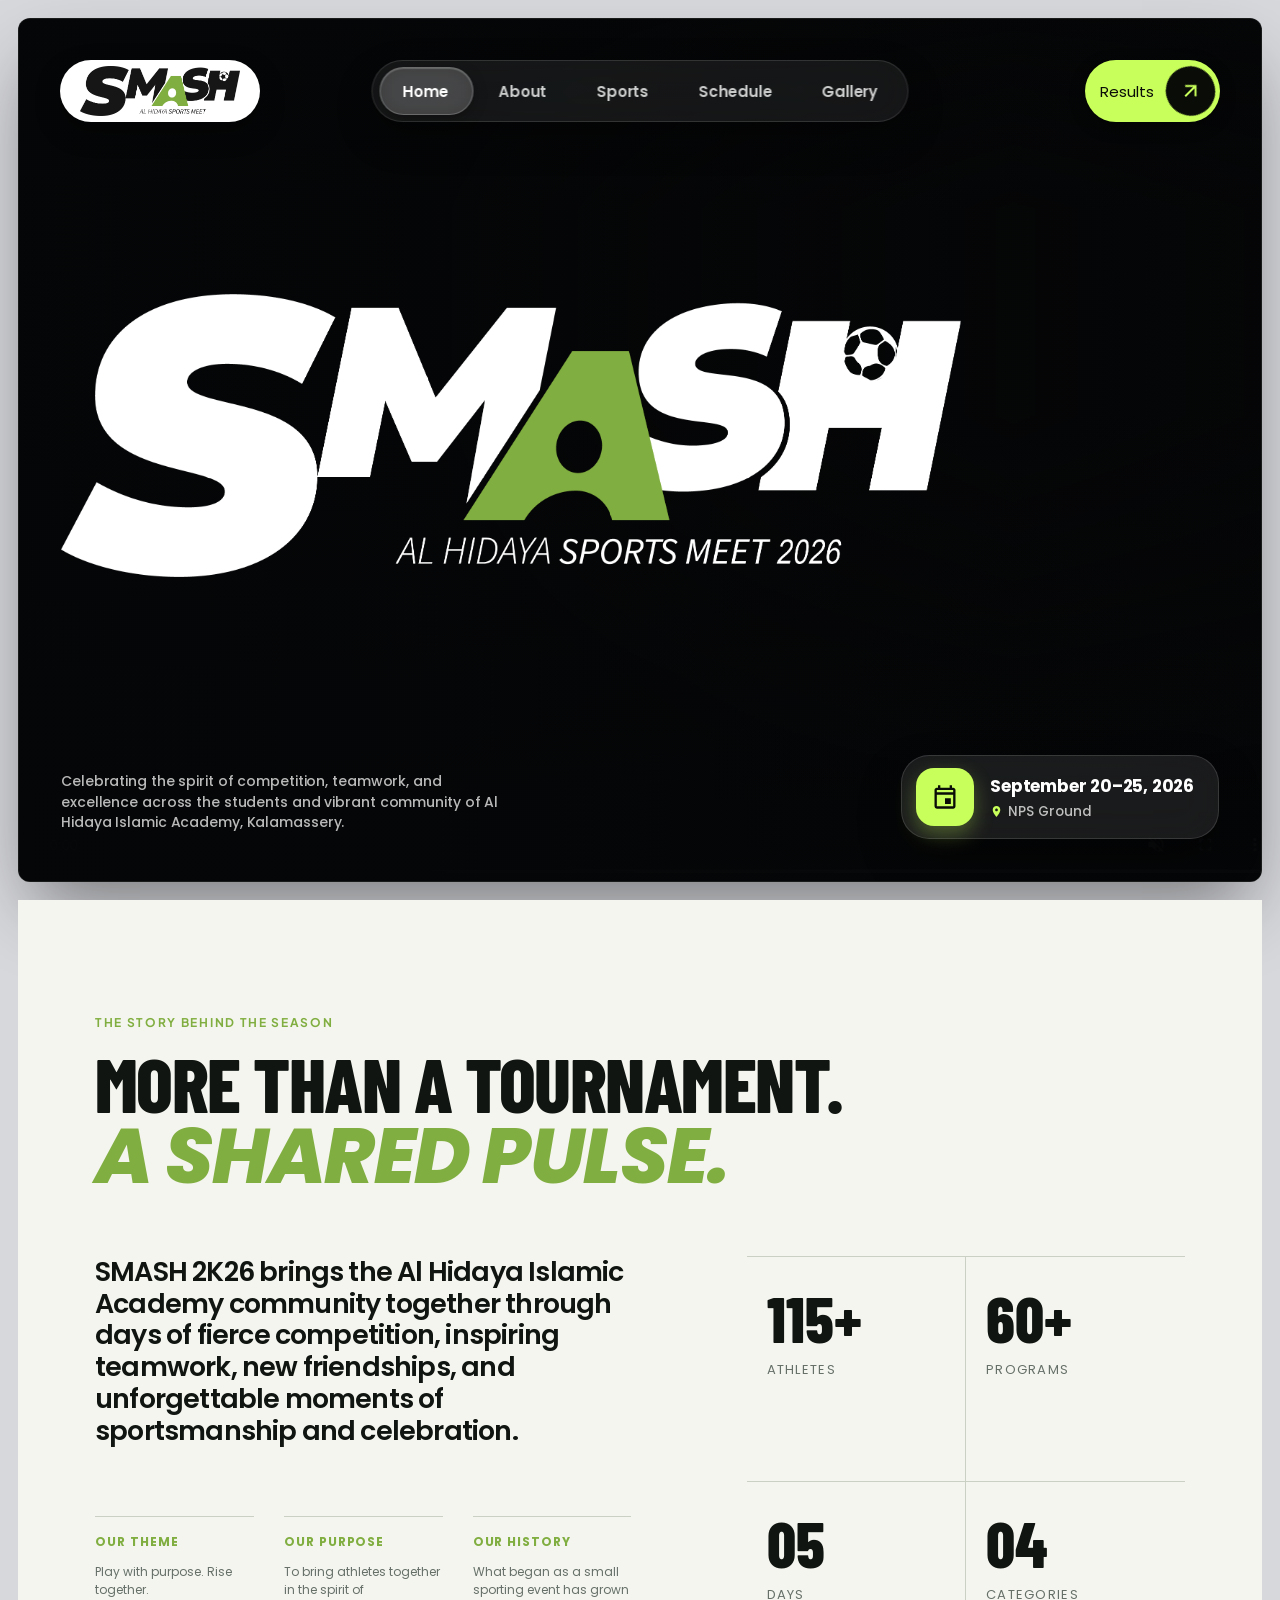
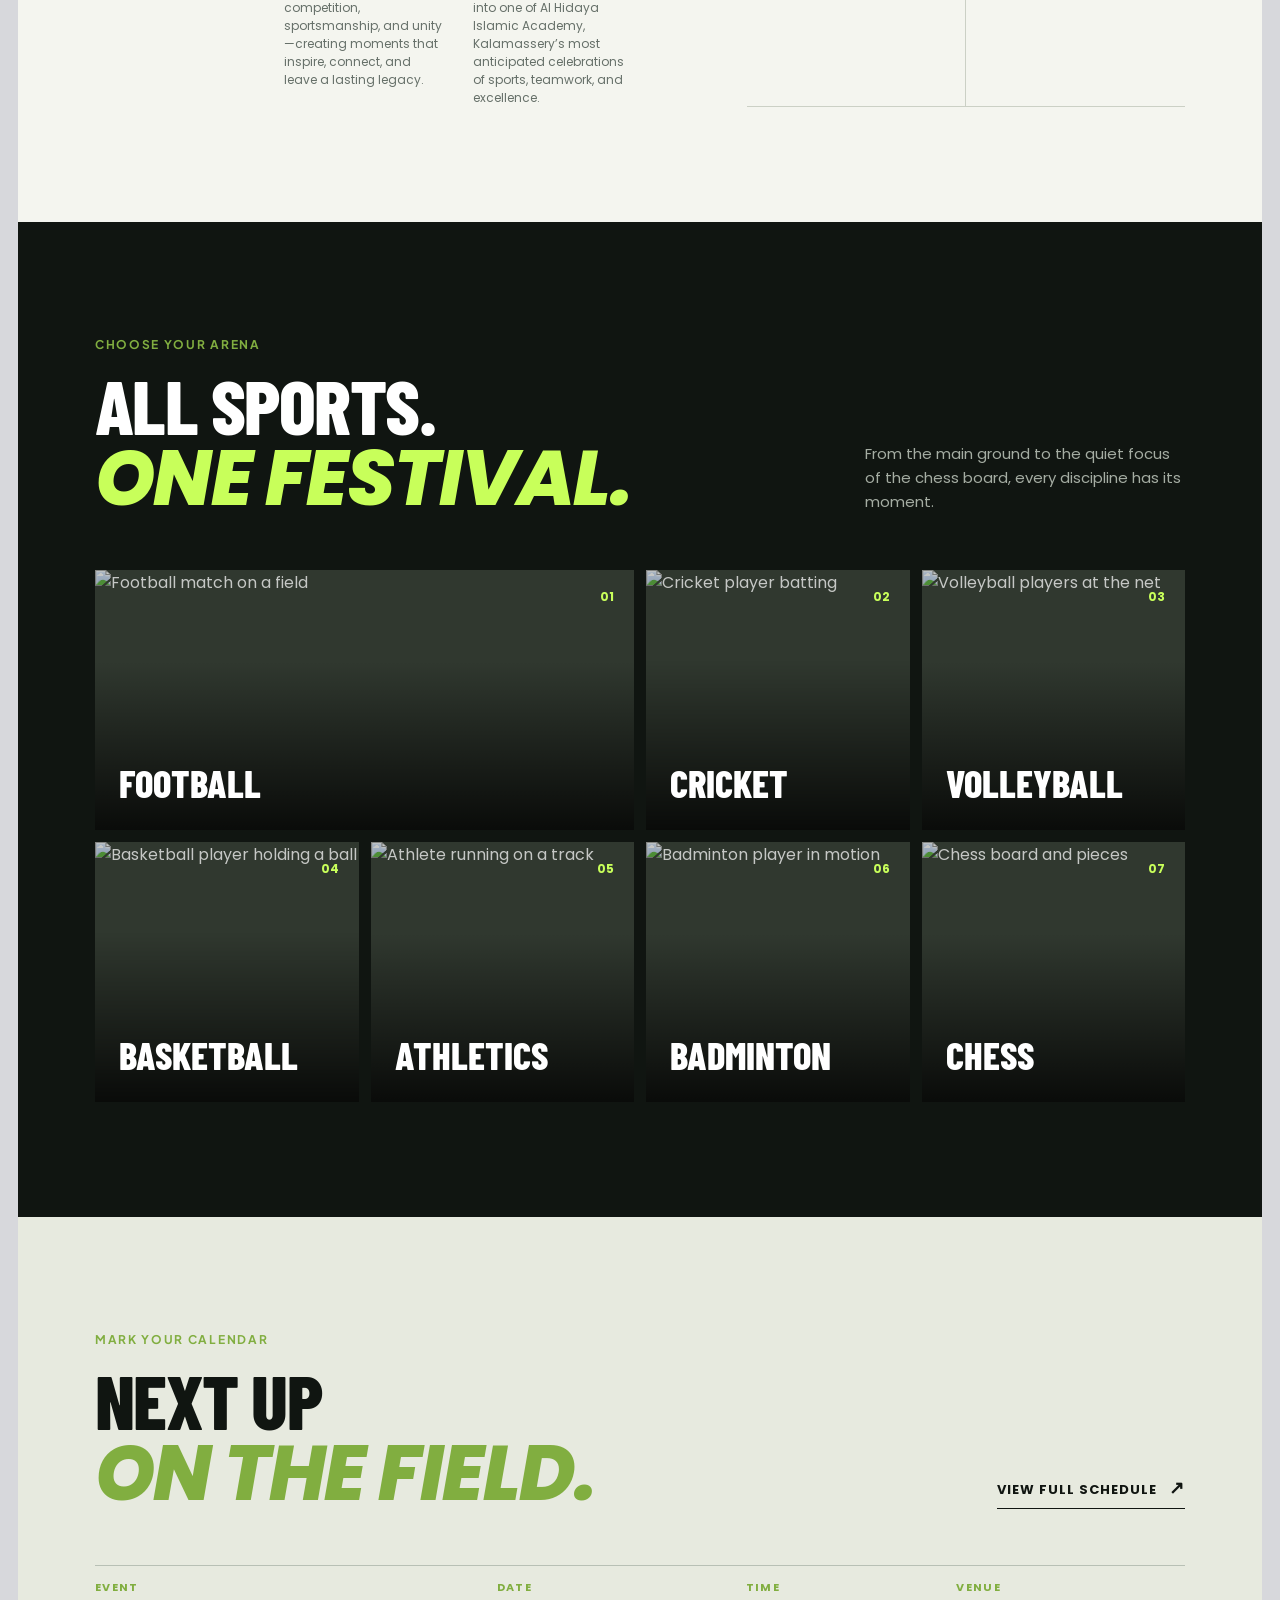
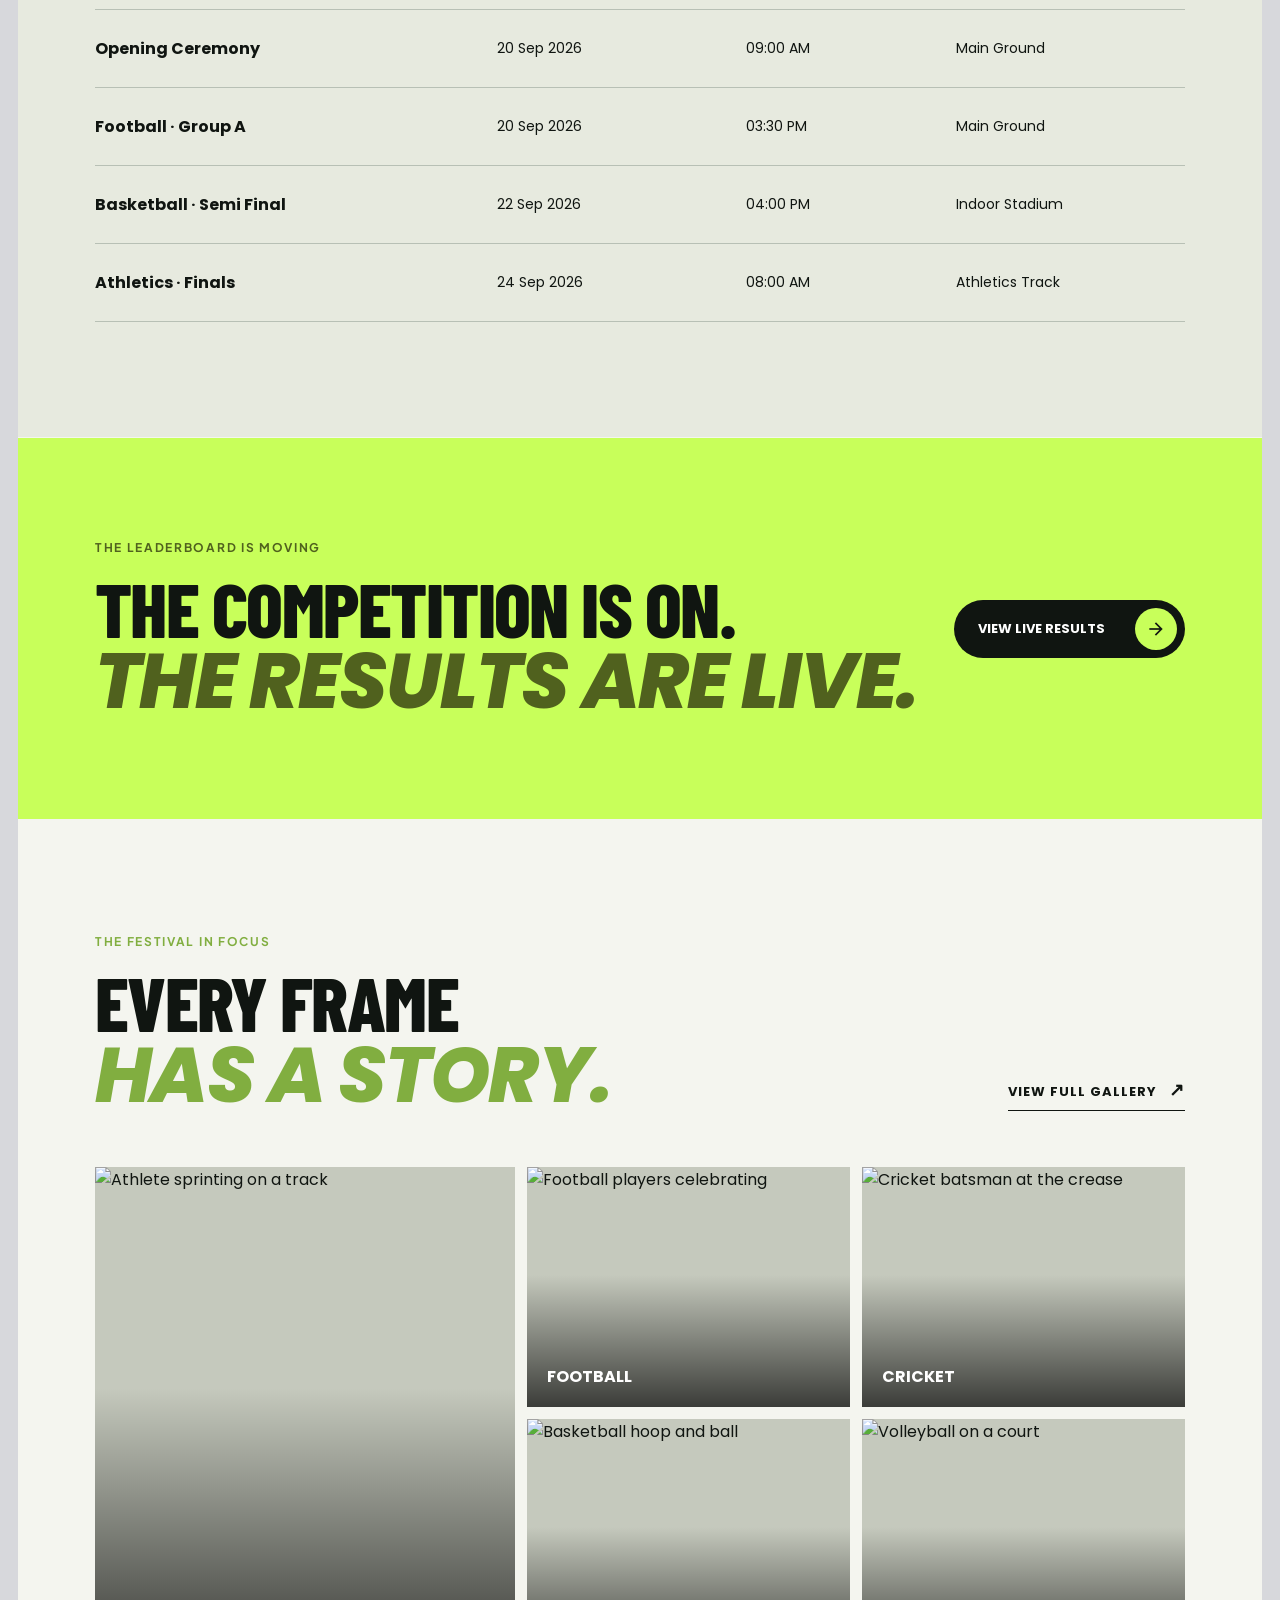
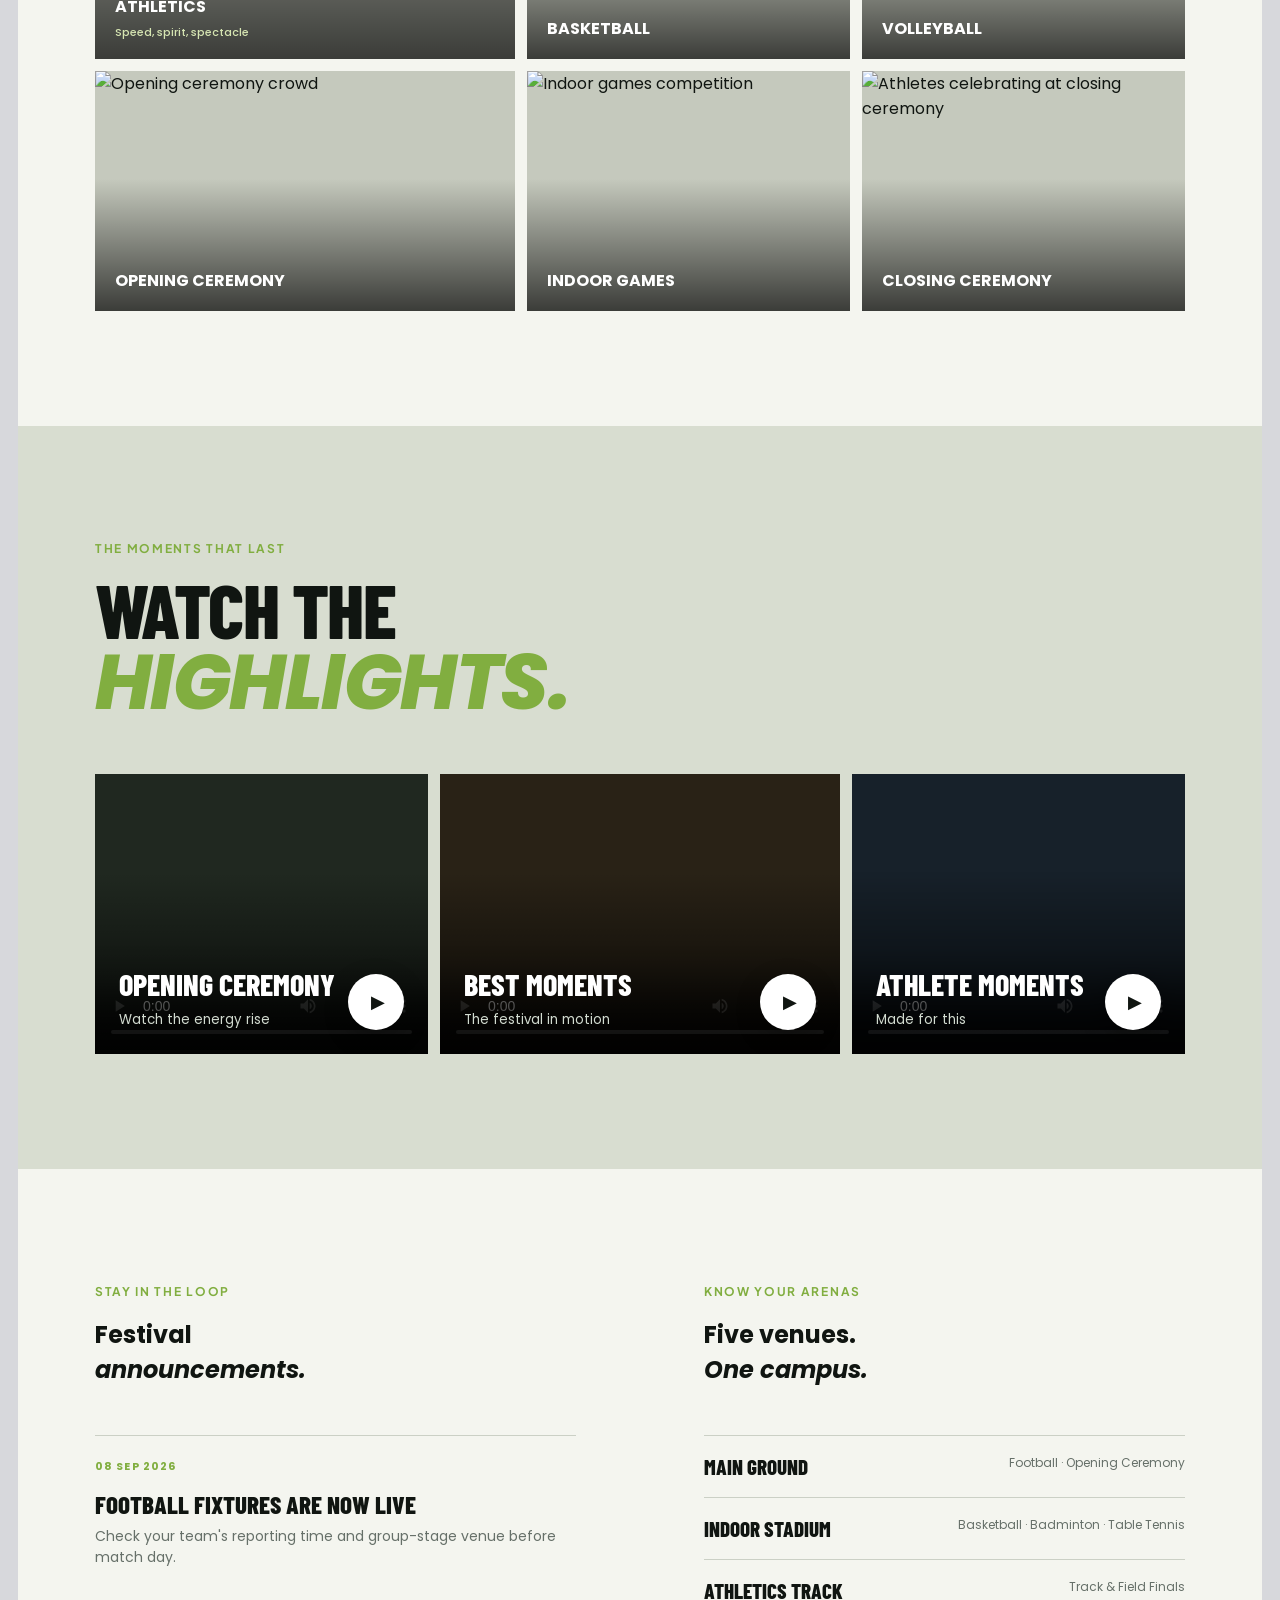
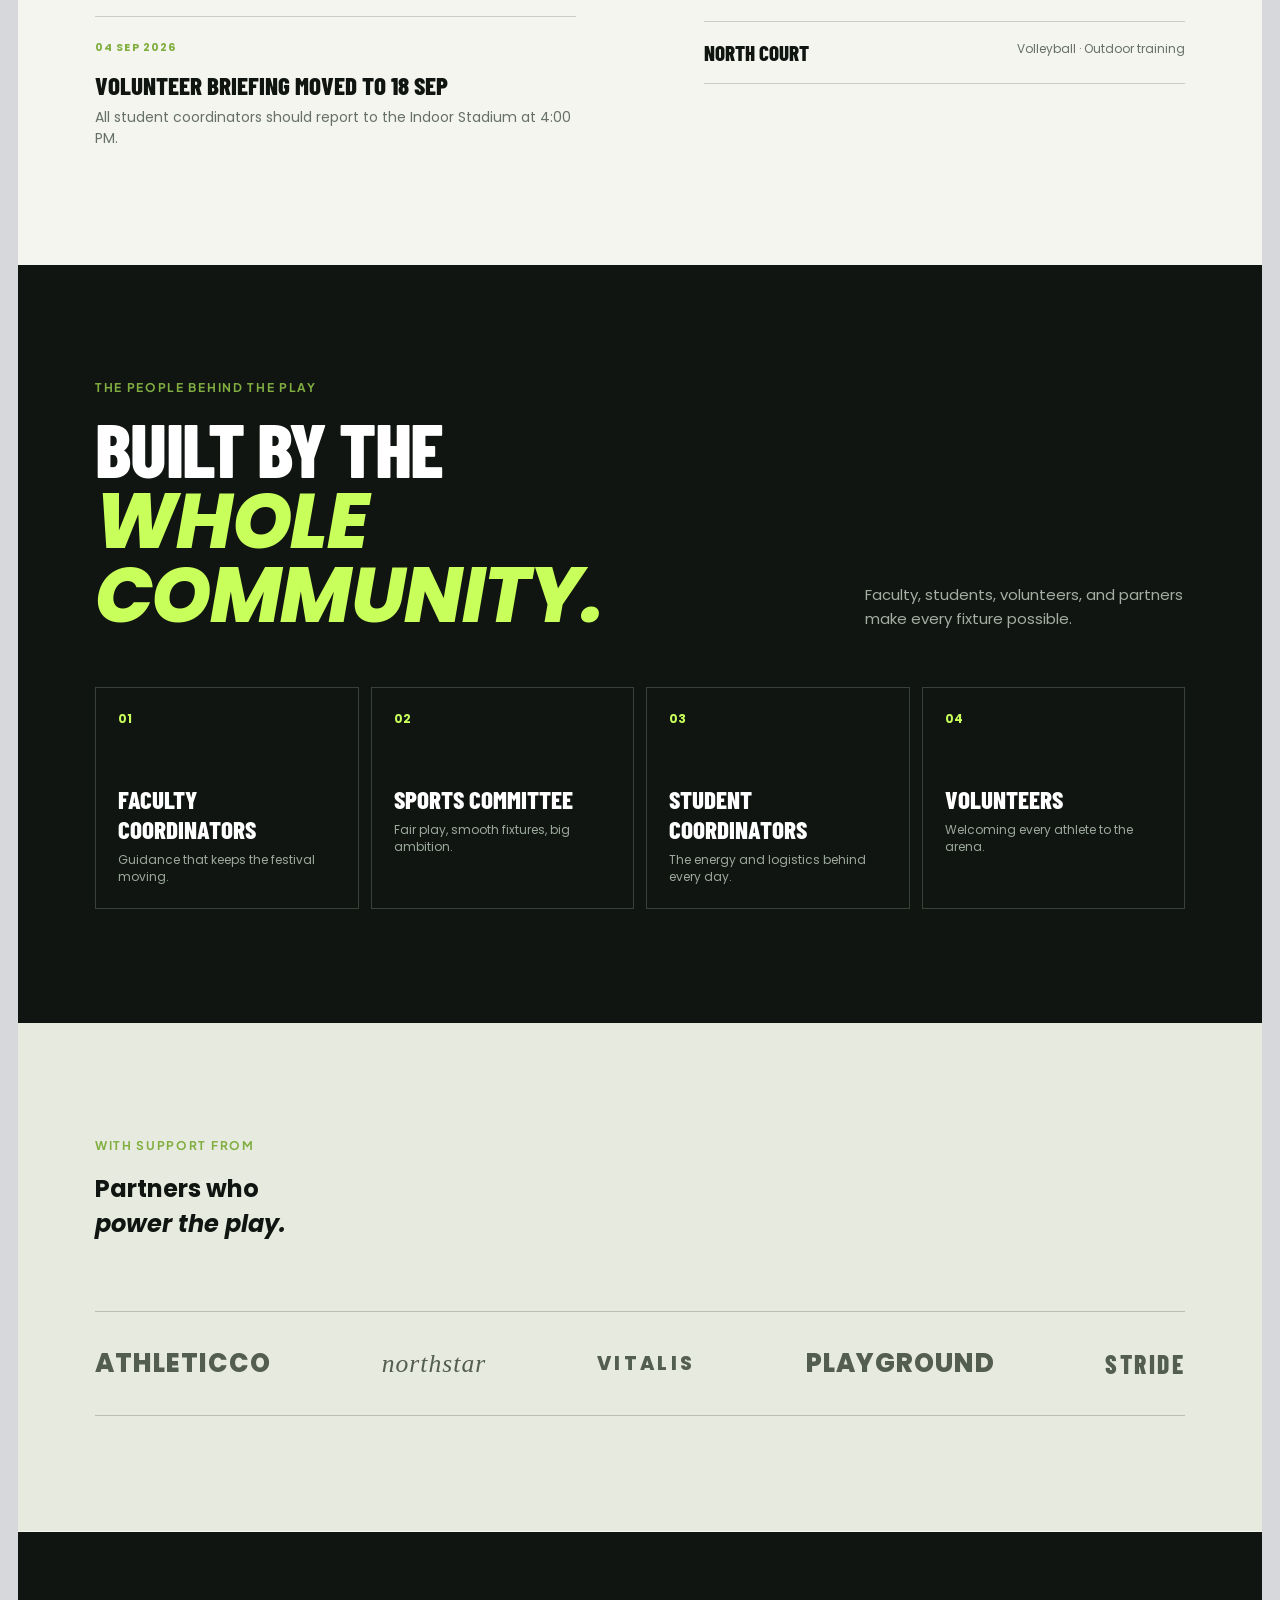
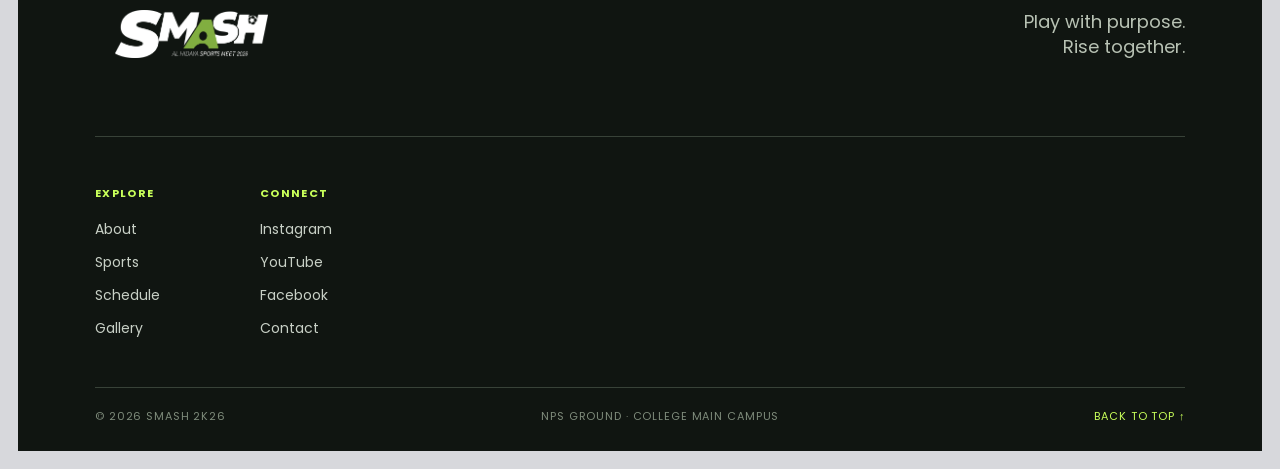
==== index.html @ e59796a3 "Add files via upload" ====
<!DOCTYPE html>
<html lang="en">
<head>
    <meta charset="UTF-8">
    <meta name="viewport" content="width=device-width, initial-scale=1.0">
    <link rel="stylesheet" href="style.css">
        <link rel="icon" type="image/x-icon" href="./favicon.ico">
    <link rel="preconnect" href="https://fonts.googleapis.com">
  <link rel="preconnect" href="https://fonts.gstatic.com" crossorigin>
  <link href="https://fonts.googleapis.com/css2?family=Barlow+Condensed:ital,wght@0,800;0,900;1,900&family=Plus+Jakarta+Sans:wght@400;500;600;700;800&display=swap" rel="stylesheet">
<link rel="preconnect" href="https://fonts.googleapis.com">
<link rel="preconnect" href="https://fonts.gstatic.com" crossorigin>
<link href="https://fonts.googleapis.com/css2?family=Poppins:ital,wght@0,100;0,200;0,300;0,400;0,500;0,600;0,700;0,800;0,900;1,100;1,200;1,300;1,400;1,500;1,600;1,700;1,800;1,900&display=swap" rel="stylesheet">


<link rel="stylesheet" href="https://fonts.googleapis.com/css2?family=Material+Symbols+Outlined:opsz,wght,FILL,GRAD@20..48,100..700,0..1,-50..200&icon_names=arrow_forward" />
    <title>Smash 2k26</title>
</head>
<body>
   <main class="hero-container" id="heroContainer" role="region" aria-label="College Sports Festival Hero">
    
    <!-- Cinematic Full-bleed Athlete Background Layer -->
    <div class="hero-visual" aria-hidden="true">
      <video 
        id="heroAthleteImg"
        class="hero-visual-media" 
        src="./increase_the_quality_of_the_vi.mp4"
        poster="#"
        aria-label="Collegiate athlete focused in competition"
        autoplay
        muted
        loop
        playsinline
        controls
      ></video>
      <div class="hero-scrim"></div>
    </div>

    <!-- Floating Top Header / Navigation -->
    <header class="site-header">
      <!-- Left: Circular Logo Mark with College Sports Badge Image -->
      <a href="#home" class="brand-logo" aria-label="College Sports Festival Home">
        <img 
          class="brand-logo-img" 
          src="./Asset 4.png" 
          alt="College Sports Festival Emblem"
          onerror="this.onerror=null; this.src='https://placehold.co/120x120/050607/c8ff5a?text=SF';"
        >
      </a>

      <!-- Center: Translucent Pill Navigation with Moving Capsule Indicator -->
      <nav class="nav-pill-wrapper" id="navPillWrapper" aria-label="Main Navigation">
        <!-- The capsule indicator that slides smoothly to clicked & hovered links -->
        <div class="nav-slider-indicator" id="navSliderIndicator"></div>
        <ul class="nav-pill-list" id="navPillList">
          <li><a href="#home" class="nav-pill-link active" data-index="0">Home</a></li>
          <li><a href="#about" class="nav-pill-link" data-index="1">About</a></li>
          <li><a href="#sports" class="nav-pill-link" data-index="2">Sports</a></li>
          <li><a href="schedule.html" class="nav-pill-link" data-index="3">Schedule</a></li>
          <li><a href="#gallery" class="nav-pill-link" data-index="4">Gallery</a></li>
        </ul>
      </nav>

      <!-- Right: Action Buttons -->
      <div class="header-actions">
        <!-- Live Results Pill Button -->
 <a href="https://ahiafestsresultengine.vercel.app/" class="results" id="liveResultsBtn" target="_blank" rel="noopener noreferrer">
    Results <div class="icon"> <span class="material-symbols-outlined">
arrow_forward
</span></div>
 </a>

        <!-- Mobile Hamburger Trigger -->
        <button id="mobileMenuBtn" class="mobile-nav-toggle" type="button" aria-label="Open mobile navigation menu" aria-expanded="false" aria-controls="mobileDrawer">
          <svg class="mobile-nav-icon mobile-nav-icon-menu" width="24" height="24" viewBox="0 0 24 24" fill="none" stroke="currentColor" stroke-width="2.2" stroke-linecap="round" aria-hidden="true">
            <line x1="4" y1="7" x2="20" y2="7"></line>
            <line x1="4" y1="12" x2="20" y2="12"></line>
            <line x1="4" y1="17" x2="20" y2="17"></line>
          </svg>
          <svg class="mobile-nav-icon mobile-nav-icon-close" width="24" height="24" viewBox="0 0 24 24" fill="none" stroke="currentColor" stroke-width="2.2" stroke-linecap="round" aria-hidden="true">
            <line x1="5" y1="5" x2="19" y2="19"></line>
            <line x1="19" y1="5" x2="5" y2="19"></line>
          </svg>
        </button>
      </div>
    </header>

    <!-- Middle Hero Content (Dominant Title without eyebrow) -->
    <div class="hero-body">
      <h1 class="hero-title animate-in delay-1" id="heroHeadline">
        <img src="./Asset 3.png" alt="" class="herotitlelogo">
      </h1>
    </div>

    <!-- Bottom Row: Editorial Narrative & Event Card (without countdown) -->
    <footer class="hero-footer">
      <!-- Editorial Narrative -->
      <p class="hero-narrative animate-in delay-2">
         Celebrating the spirit of competition, teamwork, and excellence across the students and vibrant community of Al Hidaya Islamic Academy, Kalamassery.
      </p>

      <!-- Event Date & Location Card -->
      <a href="#schedule" class="event-info-card animate-in delay-3" aria-label="Event Details: September 20 to 25, 2026 at College Main Campus">
        <div class="event-icon-badge" aria-hidden="true">
          <svg viewBox="0 0 24 24">
            <path d="M19 4h-1V2h-2v2H8V2H6v2H5c-1.11 0-1.99.9-1.99 2L3 20a2 2 0 0 0 2 2h14c1.1 0 2-.9 2-2V6c0-1.1-.9-2-2-2zm0 16H5V10h14v10zm0-12H5V6h14v2zm-7 5h5v5h-5z"/>
          </svg>
        </div>
        <div class="event-meta">
          <span class="event-meta-dates">September 20–25, 2026</span>
          <span class="event-meta-venue">
            <svg viewBox="0 0 24 24" aria-hidden="true">
              <path d="M12 2C8.13 2 5 5.13 5 9c0 5.25 7 13 7 13s7-7.75 7-13c0-3.87-3.13-7-7-7zm0 9.5c-1.38 0-2.5-1.12-2.5-2.5s1.12-2.5 2.5-2.5 2.5 1.12 2.5 2.5-1.12 2.5-2.5 2.5z"/>
            </svg>
            NPS Ground
          </span>
        </div>
      </a>
    </footer>
  </main>

  <div class="site-content">
    <section class="about-section content-section" id="about">
      <div class="section-heading"><span class="section-kicker">The story behind the season</span><h2>More than a tournament.<br><em>A shared pulse.</em></h2></div>
      <div class="about-grid"><div class="about-copy"><p class="intro-copy">
        SMASH 2K26 brings the Al Hidaya Islamic Academy community together through days of fierce competition, inspiring teamwork, new friendships, and unforgettable moments of sportsmanship and celebration.</p><div class="about-details"><div><strong>Our theme</strong><p>Play with purpose. Rise together.</p></div><div><strong>Our purpose</strong><p>To bring athletes together in the spirit of competition, sportsmanship, and unity—creating moments that inspire, connect, and leave a lasting legacy.</p></div><div><strong>Our history</strong><p>What began as a small sporting event has grown into one of Al Hidaya Islamic Academy, Kalamassery’s most anticipated celebrations of sports, teamwork, and excellence.</p></div></div></div><div class="stat-grid"><div class="stat-card"><strong>115+</strong><span>Athletes</span></div><div class="stat-card"><strong>60+</strong><span>Programs</span></div><div class="stat-card"><strong>05</strong><span>Days</span></div><div class="stat-card"><strong>04</strong><span>Categories</span></div></div></div>
    </section>

    <section class="sports-section content-section" id="sports"><div class="section-heading section-heading-row"><div><span class="section-kicker">Choose your arena</span><h2>All sports.<br><em>One festival.</em></h2></div><p>From the main ground to the quiet focus of the chess board, every discipline has its moment.</p></div><div class="sports-grid">
      <a class="sport-card sport-card-wide" href="#schedule"><img src="https://images.unsplash.com/photo-1579952363873-27f3bade9f55?q=80&w=1200&auto=format&fit=crop" alt="Football match on a field"><span>Football</span><b>01</b></a><a class="sport-card" href="#schedule"><img src="https://images.unsplash.com/photo-1540747913346-19e32dc3e97e?q=80&w=900&auto=format&fit=crop" alt="Cricket player batting"><span>Cricket</span><b>02</b></a><a class="sport-card" href="#schedule"><img src="https://images.unsplash.com/photo-1547347298-4074fc3086f0?q=80&w=900&auto=format&fit=crop" alt="Volleyball players at the net"><span>Volleyball</span><b>03</b></a><a class="sport-card" href="#schedule"><img src="https://images.unsplash.com/photo-1546519638-68e109498ffc?q=80&w=900&auto=format&fit=crop" alt="Basketball player holding a ball"><span>Basketball</span><b>04</b></a><a class="sport-card" href="#schedule"><img src="https://images.unsplash.com/photo-1552674605-db6ffd4facb5?q=80&w=900&auto=format&fit=crop" alt="Athlete running on a track"><span>Athletics</span><b>05</b></a><a class="sport-card" href="#schedule"><img src="https://images.unsplash.com/photo-1626224583764-f87db24ac4ea?q=80&w=900&auto=format&fit=crop" alt="Badminton player in motion"><span>Badminton</span><b>06</b></a><a class="sport-card" href="#schedule"><img src="https://images.unsplash.com/photo-1586165368502-1bad197a6461?q=80&w=900&auto=format&fit=crop" alt="Chess board and pieces"><span>Chess</span><b>07</b></a></a>
    </div></section>

    <section class="schedule-section content-section" id="schedule"><div class="section-heading section-heading-row"><div><span class="section-kicker">Mark your calendar</span><h2>Next up<br><em>on the field.</em></h2></div><a class="text-link" href="schedule.html">View full schedule <span>↗</span></a></div><div class="schedule-table" id="schedule-table"><div class="schedule-row schedule-head"><span>Event</span><span>Date</span><span>Time</span><span>Venue</span></div><div class="schedule-row"><strong>Opening Ceremony</strong><span>20 Sep 2026</span><span>09:00 AM</span><span>Main Ground</span></div><div class="schedule-row"><strong>Football · Group A</strong><span>20 Sep 2026</span><span>03:30 PM</span><span>Main Ground</span></div><div class="schedule-row"><strong>Basketball · Semi Final</strong><span>22 Sep 2026</span><span>04:00 PM</span><span>Indoor Stadium</span></div><div class="schedule-row"><strong>Athletics · Finals</strong><span>24 Sep 2026</span><span>08:00 AM</span><span>Athletics Track</span></div></div></section>

    <section class="results-cta" id="results"><div><span class="section-kicker">The leaderboard is moving</span><h2>The competition is on.<br><em>The results are live.</em></h2></div><a class="lime-button" href="https://ahiafestsresultengine.vercel.app/" target="_blank" rel="noopener noreferrer">View live results <span class="material-symbols-outlined">
arrow_forward</a></section>

    <section class="gallery-section content-section" id="gallery"><div class="section-heading section-heading-row"><div><span class="section-kicker">The festival in focus</span><h2>Every frame<br><em>has a story.</em></h2></div><a class="text-link" href="#gallery">View full gallery <span>↗</span></a></div><div class="gallery-grid"><figure class="gallery-item gallery-feature"><img src="https://images.unsplash.com/photo-1461896836934-ffe607ba8211?q=80&w=1400&auto=format&fit=crop" alt="Athlete sprinting on a track"><figcaption>Athletics <small>Speed, spirit, spectacle</small></figcaption></figure><figure class="gallery-item"><img src="https://images.unsplash.com/photo-1518609878373-06d740f60d8b?q=80&w=900&auto=format&fit=crop" alt="Football players celebrating"><figcaption>Football</figcaption></figure><figure class="gallery-item"><img src="https://images.unsplash.com/photo-1531415074968-036ba1b575da?q=80&w=900&auto=format&fit=crop" alt="Cricket batsman at the crease"><figcaption>Cricket</figcaption></figure><figure class="gallery-item"><img src="https://images.unsplash.com/photo-1519861531473-9200262188bf?q=80&w=900&auto=format&fit=crop" alt="Basketball hoop and ball"><figcaption>Basketball</figcaption></figure><figure class="gallery-item"><img src="https://images.unsplash.com/photo-1612872087720-bb876e2e67d1?q=80&w=900&auto=format&fit=crop" alt="Volleyball on a court"><figcaption>Volleyball</figcaption></figure><figure class="gallery-item"><img src="https://images.unsplash.com/photo-1546519638-68e109498ffc?q=80&w=900&auto=format&fit=crop" alt="Opening ceremony crowd"><figcaption>Opening Ceremony</figcaption></figure><figure class="gallery-item"><img src="https://images.unsplash.com/photo-1540747913346-19e32dc3e97e?q=80&w=900&auto=format&fit=crop" alt="Indoor games competition"><figcaption>Indoor Games</figcaption></figure><figure class="gallery-item"><img src="https://images.unsplash.com/photo-1521412644187-c49fa049e84d?q=80&w=900&auto=format&fit=crop" alt="Athletes celebrating at closing ceremony"><figcaption>Closing Ceremony</figcaption></figure></div></section>

    <section class="highlights-section content-section" id="highlights"><div class="section-heading"><span class="section-kicker">The moments that last</span><h2>Watch the<br><em>highlights.</em></h2></div><div class="highlight-grid"><article class="highlight-card"><video controls preload="metadata" playsinline poster="https://images.unsplash.com/photo-1461896836934-ffe607ba8211?q=80&w=900&auto=format&fit=crop" aria-label="Opening ceremony highlight video"><source src="https://storage.googleapis.com/coverr-main/mp4/Mt_Baker.mp4" type="video/mp4"></video><button class="highlight-play" type="button" aria-label="Play opening ceremony highlight">▶</button><strong>Opening ceremony</strong><small>Watch the energy rise</small></article><article class="highlight-card highlight-card-tall"><video controls preload="metadata" playsinline poster="https://images.unsplash.com/photo-1579952363873-27f3bade9f55?q=80&w=900&auto=format&fit=crop" aria-label="Best moments highlight video"><source src="https://storage.googleapis.com/coverr-main/mp4/Footboys.mp4" type="video/mp4"></video><button class="highlight-play" type="button" aria-label="Play best moments highlight">▶</button><strong>Best moments</strong><small>The festival in motion</small></article><article class="highlight-card"><video controls preload="metadata" playsinline poster="https://images.unsplash.com/photo-1552674605-db6ffd4facb5?q=80&w=900&auto=format&fit=crop" aria-label="Athlete moments highlight video"><source src="https://storage.googleapis.com/coverr-main/mp4/Footage-of-a-sportsman-running-on-a-treadmill.mp4" type="video/mp4"></video><button class="highlight-play" type="button" aria-label="Play athlete moments highlight">▶</button><strong>Athlete moments</strong><small>Made for this</small></article></div></section>

    <section class="info-section content-section" id="announcements"><div class="info-column"><span class="section-kicker">Stay in the loop</span><h2>Festival<br><em>announcements.</em></h2><div class="announcement"><time>08 SEP 2026</time><strong>Football fixtures are now live</strong><p>Check your team's reporting time and group-stage venue before match day.</p></div><div class="announcement"><time>04 SEP 2026</time><strong>Volunteer briefing moved to 18 Sep</strong><p>All student coordinators should report to the Indoor Stadium at 4:00 PM.</p></div></div><div class="info-column venue-column" id="venues"><span class="section-kicker">Know your arenas</span><h2>Five venues.<br><em>One campus.</em></h2><div class="venue-list"><div><strong>Main Ground</strong><span>Football · Opening Ceremony</span></div><div><strong>Indoor Stadium</strong><span>Basketball · Badminton · Table Tennis</span></div><div><strong>Athletics Track</strong><span>Track & Field Finals</span></div><div><strong>North Court</strong><span>Volleyball · Outdoor training</span></div></div></div></section>

    <section class="community-section content-section" id="committee"><div class="section-heading section-heading-row"><div><span class="section-kicker">The people behind the play</span><h2>Built by the<br><em>whole community.</em></h2></div><p>Faculty, students, volunteers, and partners make every fixture possible.</p></div><div class="people-grid"><div><b>01</b><strong>Faculty coordinators</strong><span>Guidance that keeps the festival moving.</span></div><div><b>02</b><strong>Sports committee</strong><span>Fair play, smooth fixtures, big ambition.</span></div><div><b>03</b><strong>Student coordinators</strong><span>The energy and logistics behind every day.</span></div><div><b>04</b><strong>Volunteers</strong><span>Welcoming every athlete to the arena.</span></div></div></section>

    <section class="partners-section content-section" id="partners"><span class="section-kicker">With support from</span><h2>Partners who<br><em>power the play.</em></h2><div class="partner-row"><span>ATHLETIC<span>CO</span></span><span>northstar</span><span>VITALIS</span><span>PLAYGROUND</span><span>STRIDE</span></div></section>

    <footer class="site-footer" id="contact"><div class="footer-brand"><img src="./Asset 3.png" alt="SMASH 2K26 festival logo"><p>Play with purpose.<br>Rise together.</p></div><div class="footer-links"><div><strong>Explore</strong><a href="#about">About</a><a href="#sports">Sports</a><a href="schedule.html">Schedule</a><a href="#gallery">Gallery</a></div><div><strong>Connect</strong><a href="https://instagram.com" target="_blank" rel="noopener noreferrer">Instagram</a><a href="https://youtube.com" target="_blank" rel="noopener noreferrer">YouTube</a><a href="https://facebook.com" target="_blank" rel="noopener noreferrer">Facebook</a><a href="mailto:hello@smash2k26.edu">Contact</a></div></div><div class="footer-bottom"><span>© 2026 SMASH 2K26</span><span>NPS Ground · College Main Campus</span><a href="#home">Back to top ↑</a></div></footer>
  </div>

  <!-- Mobile Drawer Overlay -->
  <div class="mobile-drawer" id="mobileDrawer" role="dialog" aria-modal="true" aria-label="Mobile Navigation">
    <button class="mobile-drawer-close" id="mobileDrawerClose" aria-label="Close menu">&times;</button>
    <a href="#home" class="mobile-drawer-link">Home</a>
    <a href="#about" class="mobile-drawer-link">About</a>
    <a href="#sports" class="mobile-drawer-link">Sports</a>
    <a href="schedule.html" class="mobile-drawer-link">Schedule</a>
    <a href="#gallery" class="mobile-drawer-link">Gallery</a>
  </div>

  <div class="index-media-modal" id="indexMediaModal" role="dialog" aria-modal="true" aria-label="Media preview" aria-hidden="true">
    <button class="index-media-modal-close" id="indexMediaModalClose" type="button" aria-label="Close media preview">&times;</button>
    <img id="indexMediaModalImage" src="" alt="">
    <video id="indexMediaModalVideo" controls playsinline hidden></video>
  </div>

  <script>


    document.addEventListener('DOMContentLoaded', () => {
      // 1. Fluid Sliding Capsule Navigation Pill
      const navWrapper = document.getElementById('navPillWrapper');
      const navIndicator = document.getElementById('navSliderIndicator');
      const navLinks = document.querySelectorAll('.nav-pill-link');
      let currentActiveLink = document.querySelector('.nav-pill-link.active') || navLinks[0];

      function updateIndicatorPosition(targetEl) {
        if (!navWrapper || !navIndicator || !targetEl) return;
        const wrapperRect = navWrapper.getBoundingClientRect();
        const targetRect = targetEl.getBoundingClientRect();

        const offsetLeft = targetRect.left - wrapperRect.left;
        const targetWidth = targetRect.width;

        navIndicator.style.opacity = '1';
        navIndicator.style.width = `${targetWidth}px`;
        navIndicator.style.transform = `translateX(${offsetLeft}px)`;
      }

      function updateNavSurface() {
        if (!navWrapper) return;

        const navRect = navWrapper.getBoundingClientRect();
        const sections = document.elementsFromPoint(navRect.left + navRect.width / 2, navRect.bottom + 8)
          .map((element) => element.closest('.content-section, .results-cta'))
          .find(Boolean);

        if (!sections) {
          navWrapper.classList.remove('is-light-surface');
          return;
        }

        const background = getComputedStyle(sections).backgroundColor.match(/\d+(?:\.\d+)?/g);
        const luminance = background
          ? (0.2126 * Number(background[0]) + 0.7152 * Number(background[1]) + 0.0722 * Number(background[2])) / 255
          : 0;

        navWrapper.classList.toggle('is-light-surface', luminance > 0.58);
      }

      function updateActiveLinkOnScroll() {
        const scrollAnchor = window.scrollY + window.innerHeight * 0.35;
        let visibleLink = navLinks[0];

        navLinks.forEach((link) => {
          const targetId = link.getAttribute('href');
          if (!targetId || !targetId.startsWith('#')) return;

          const section = document.querySelector(targetId);
          if (section && section.offsetTop <= scrollAnchor) {
            visibleLink = link;
          }
        });

        if (visibleLink === currentActiveLink) return;

        navLinks.forEach((item) => item.classList.remove('active'));
        visibleLink.classList.add('active');
        currentActiveLink = visibleLink;
        updateIndicatorPosition(visibleLink);
      }

      // Initial alignment on page load
      if (currentActiveLink) {
        requestAnimationFrame(() => {
          updateIndicatorPosition(currentActiveLink);
        });
      }

      // Handle click on nav link: moves the hover/capsule indicator to clicked item
      navLinks.forEach(link => {
        link.addEventListener('click', (e) => {
          navLinks.forEach(item => item.classList.remove('active'));
          link.classList.add('active');
          currentActiveLink = link;
          updateIndicatorPosition(link);
        });

        // Interactive hover preview gliding
        link.addEventListener('mouseenter', () => {
          updateIndicatorPosition(link);
        });
      });

      // Smoothly return indicator to clicked active item when mouse leaves the navbar
      if (navWrapper) {
        navWrapper.addEventListener('mouseleave', () => {
          if (currentActiveLink) {
            updateIndicatorPosition(currentActiveLink);
          }
        });
      }

      // Re-calculate on window resize
      window.addEventListener('resize', () => {
        if (currentActiveLink) {
          updateIndicatorPosition(currentActiveLink);
        }
        updateNavSurface();
      });

      window.addEventListener('scroll', () => {
        updateActiveLinkOnScroll();
        updateNavSurface();
      }, { passive: true });
      updateActiveLinkOnScroll();
      updateNavSurface();

      // 2. Subtle Cinematic Mouse Parallax
      const heroContainer = document.getElementById('heroContainer');
      const athleteImg = document.getElementById('heroAthleteImg');
      const headline = document.getElementById('heroHeadline');

      let mouseX = 0, mouseY = 0, targetX = 0, targetY = 0;
      const isReducedMotion = window.matchMedia('(prefers-reduced-motion: reduce)').matches;
      const isTouch = ('ontouchstart' in window) || (navigator.maxTouchPoints > 0);

      if (!isReducedMotion && !isTouch && heroContainer && athleteImg) {
        heroContainer.addEventListener('mousemove', (e) => {
          const rect = heroContainer.getBoundingClientRect();
          targetX = (e.clientX - rect.left) / rect.width - 0.5;
          targetY = (e.clientY - rect.top) / rect.height - 0.5;
        });

        heroContainer.addEventListener('mouseleave', () => {
          targetX = 0;
          targetY = 0;
        });

        function renderParallax() {
          mouseX += (targetX - mouseX) * 0.06;
          mouseY += (targetY - mouseY) * 0.06;

          athleteImg.style.transform = `scale(1.03) translate(${mouseX * 14}px, ${mouseY * 10}px)`;
          if (headline) {
            headline.style.transform = `translate(${-mouseX * 5}px, ${-mouseY * 3}px)`;
          }

          requestAnimationFrame(renderParallax);
        }
        requestAnimationFrame(renderParallax);
      }

      // 3. Action Buttons
      const liveResultsBtn = document.getElementById('liveResultsBtn');
      const arrowActionBtn = document.getElementById('arrowActionBtn');

      function openLiveResults() {
        if (festivalConfig.resultsUrl && festivalConfig.resultsUrl.startsWith('http')) {
          window.open(festivalConfig.resultsUrl, '_blank', 'noopener,noreferrer');
        } else {
          const textSpan = liveResultsBtn.querySelector('span:last-child');
          const original = textSpan.textContent;
          textSpan.textContent = 'Connecting...';
          setTimeout(() => { textSpan.textContent = original; }, 1200);
        }
      }

      if (liveResultsBtn) liveResultsBtn.addEventListener('click', openLiveResults);
      if (arrowActionBtn) arrowActionBtn.addEventListener('click', openLiveResults);

      // 4. Mobile Drawer Toggle
      const mobileBtn = document.getElementById('mobileMenuBtn');
      const mobileDrawer = document.getElementById('mobileDrawer');
      const mobileClose = document.getElementById('mobileDrawerClose');
      const drawerLinks = document.querySelectorAll('.mobile-drawer-link');

      function toggleMobileDrawer(open) {
        if (!mobileDrawer) return;
        mobileBtn?.classList.toggle('is-open', open);
        mobileBtn?.setAttribute('aria-expanded', String(open));
        mobileBtn?.setAttribute('aria-label', open ? 'Close mobile navigation menu' : 'Open mobile navigation menu');
        if (open) {
          mobileDrawer.classList.add('is-open');
          document.body.style.overflow = 'hidden';
        } else {
          mobileDrawer.classList.remove('is-open');
          document.body.style.overflow = '';
        }
      }

      if (mobileBtn) mobileBtn.addEventListener('click', () => toggleMobileDrawer(!mobileDrawer.classList.contains('is-open')));
      if (mobileClose) mobileClose.addEventListener('click', () => toggleMobileDrawer(false));
      drawerLinks.forEach(link => link.addEventListener('click', () => toggleMobileDrawer(false)));

      // 5. Smooth Scroll for anchors
      let scrollAnimationFrame;
      const prefersReducedMotion = window.matchMedia('(prefers-reduced-motion: reduce)').matches;

      function slowlyScrollTo(targetTop, duration = 1400) {
        if (prefersReducedMotion) {
          window.scrollTo(0, targetTop);
          return;
        }

        cancelAnimationFrame(scrollAnimationFrame);
        const startTop = window.scrollY;
        const distance = targetTop - startTop;
        const startTime = performance.now();

        function animateScroll(currentTime) {
          const progress = Math.min((currentTime - startTime) / duration, 1);
          const easedProgress = progress < 0.5
            ? 2 * progress * progress
            : 1 - Math.pow(-2 * progress + 2, 2) / 2;

          window.scrollTo(0, startTop + distance * easedProgress);
          if (progress < 1) {
            scrollAnimationFrame = requestAnimationFrame(animateScroll);
          } else {
            scrollAnimationFrame = null;
          }
        }

        scrollAnimationFrame = requestAnimationFrame(animateScroll);
      }

      class PremiumSmoothScroll {
        constructor() {
          this.current = window.scrollY;
          this.target = window.scrollY;
          this.ease = 0.075;
          this.wheelMultiplier = 0.8;
          this.lastFramePosition = window.scrollY;

          if (!prefersReducedMotion) {
            window.addEventListener('wheel', (event) => {
              if (event.ctrlKey) return;

              event.preventDefault();
              const maxScroll = document.documentElement.scrollHeight - window.innerHeight;
              this.target += event.deltaY * this.wheelMultiplier;
              this.target = Math.max(0, Math.min(this.target, maxScroll));
            }, { passive: false });

            this.animate();
          }
        }

        animate() {
          const actualPosition = window.scrollY;
          if (Math.abs(actualPosition - this.lastFramePosition) > 1) {
            this.current = actualPosition;
            this.target = actualPosition;
          }

          this.current += (this.target - this.current) * this.ease;
          if (Math.abs(this.target - this.current) < 0.1) {
            this.current = this.target;
          }

          window.scrollTo(0, this.current);
          this.lastFramePosition = this.current;
          requestAnimationFrame(() => this.animate());
        }
      }

      new PremiumSmoothScroll();

      const revealSections = document.querySelectorAll('.site-content > section, .site-footer');
      const revealImmediately = window.matchMedia('(prefers-reduced-motion: reduce)').matches;

      revealSections.forEach((section) => {
        section.classList.add('scroll-reveal');
        [...section.children].forEach((child, index) => {
          child.style.setProperty('--reveal-delay', `${index * 90}ms`);
        });
      });

      if (revealImmediately || !('IntersectionObserver' in window)) {
        revealSections.forEach((section) => section.classList.add('is-visible'));
      } else {
        const sectionObserver = new IntersectionObserver((entries, observer) => {
          entries.forEach((entry) => {
            if (!entry.isIntersecting) return;
            entry.target.classList.add('is-visible');
            observer.unobserve(entry.target);
          });
        }, { threshold: 0.12, rootMargin: '0px 0px -8% 0px' });

        revealSections.forEach((section) => sectionObserver.observe(section));
      }

      const fullGalleryLink = document.querySelector('.gallery-section .text-link');
      if (fullGalleryLink) fullGalleryLink.href = 'gallery.html';

      document.querySelectorAll('a[href^="#"]').forEach(anchor => {
        anchor.addEventListener('click', function(e) {
          const targetId = this.getAttribute('href');
          if (!targetId || targetId === '#') return;

          if (targetId === '#home') {
            e.preventDefault();
            cancelAnimationFrame(scrollAnimationFrame);
            scrollAnimationFrame = null;
            slowlyScrollTo(0);
            return;
          }

          const target = document.querySelector(targetId);
          if (!target) return;

          e.preventDefault();
          const targetTop = target.getBoundingClientRect().top + window.scrollY - 104;
          slowlyScrollTo(targetTop);
        });
      });

      const indexMediaModal = document.getElementById('indexMediaModal');
      const indexMediaModalImage = document.getElementById('indexMediaModalImage');
      const indexMediaModalVideo = document.getElementById('indexMediaModalVideo');
      const indexMediaModalClose = document.getElementById('indexMediaModalClose');

      function closeIndexMediaModal() {
        indexMediaModal.classList.remove('is-open');
        indexMediaModal.setAttribute('aria-hidden', 'true');
        indexMediaModalImage.removeAttribute('src');
        indexMediaModalImage.hidden = false;
        indexMediaModalVideo.pause();
        indexMediaModalVideo.removeAttribute('src');
        indexMediaModalVideo.removeAttribute('poster');
        indexMediaModalVideo.load();
        indexMediaModalVideo.hidden = true;
        document.body.style.overflow = '';
      }

      function openIndexMediaModal() {
        indexMediaModal.classList.add('is-open');
        indexMediaModal.setAttribute('aria-hidden', 'false');
        document.body.style.overflow = 'hidden';
      }

      document.querySelectorAll('.gallery-section .gallery-item').forEach((item) => {
        item.addEventListener('click', () => {
          const image = item.querySelector('img');
          if (!image) return;

          indexMediaModalVideo.hidden = true;
          indexMediaModalImage.hidden = false;
          indexMediaModalImage.src = image.currentSrc || image.src;
          indexMediaModalImage.alt = image.alt;
          openIndexMediaModal();
        });
      });

      document.querySelectorAll('.highlight-card').forEach((card) => {
        card.addEventListener('click', (event) => {
          if (event.target.closest('video')) return;
          const video = card.querySelector('video');
          const source = video?.querySelector('source');
          if (!video || !source) return;

          indexMediaModalImage.hidden = true;
          indexMediaModalImage.removeAttribute('src');
          indexMediaModalVideo.hidden = false;
          indexMediaModalVideo.src = source.src;
          indexMediaModalVideo.poster = video.poster;
          openIndexMediaModal();
          indexMediaModalVideo.play().catch(() => {});
        });
      });

      indexMediaModalClose.addEventListener('click', closeIndexMediaModal);
      indexMediaModal.addEventListener('click', (event) => {
        if (event.target === indexMediaModal) closeIndexMediaModal();
      });
      document.addEventListener('keydown', (event) => {
        if (event.key === 'Escape' && indexMediaModal.classList.contains('is-open')) {
          closeIndexMediaModal();
        }
      });
    });
  </script>
</body>
</html>
---- style.css ----
*{
    outline: none;
    font-family: "Poppins", sans-serif;
    border: none;
    padding: 0;
    margin: 0;
    box-sizing: border-box;
    text-decoration: none;
}


:root {
      --canvas-bg: #d7d8dc;
      --hero-bg: #050607;
      --hero-border: rgba(255, 255, 255, 0.08);
      
      --white: #ffffff;
      --text-main: #ffffff;
      --text-muted: rgba(255, 255, 255, 0.72);
      --text-subtle: rgba(255, 255, 255, 0.48);
      
      --glass-nav: rgba(255, 255, 255, 0.07);
      --glass-nav-border: rgba(255, 255, 255, 0.12);
      --nav-pill-active: rgba(255, 255, 255, 0.16);
      --nav-pill-active-border: rgba(255, 255, 255, 0.22);
      
      --glass-card: rgba(255, 255, 255, 0.09);
      --glass-card-border: rgba(255, 255, 255, 0.13);
      --glass-blur: 24px;
      
      --accent-lime: #c8ff5a;
      --accent-lime-hover: #d8ff72;
      --accent-dark: #0a0c08;

      --font-display: 'Barlow Condensed', -apple-system, sans-serif;
      --font-ui: 'Plus Jakarta Sans', -apple-system, BlinkMacSystemFont, 'Segoe UI', Roboto, sans-serif;
      
      --ease-cinematic: cubic-bezier(0.16, 1, 0.3, 1);
      --ease-spring: cubic-bezier(0.34, 1.35, 0.64, 1);
    }

    *, *::before, *::after {
      box-sizing: border-box;
      margin: 0;
      padding: 0;
      -webkit-font-smoothing: antialiased;
      -moz-osx-font-smoothing: grayscale;
    }

    html, body {
      width: 100%;
      min-height: 100vh;
      background-color: var(--canvas-bg);
      font-family: var(--font-ui);
      color: var(--text-main);
      overflow-x: hidden;
    }

    html,
    body,
    .schedule-table {
      scrollbar-width: none;
    }

    html::-webkit-scrollbar,
    body::-webkit-scrollbar,
    .schedule-table::-webkit-scrollbar {
      display: none;
      width: 0;
      height: 0;
    }

    html {
      scroll-behavior: auto;
      scroll-padding-top: 104px;
    }

    body {
      padding: 12px;
      display: flex;
      flex-direction: column;
      align-items: center;
      justify-content: flex-start;
      gap: 18px;
    }

    @media (min-width: 1024px) {
      body {
        padding: 18px;
        min-height: 100vh;
      }
    }

    .hero-container {
      position: relative;
      width: 100%;
      max-width: 1720px;
      min-height: calc(100vh - 24px);
      background-color: var(--hero-bg);
      border-radius: 8px;
      border: 1px solid var(--hero-border);
      overflow: hidden;
      display: flex;
      flex-direction: column;
      justify-content: space-between;
      box-shadow: 0 35px 70px -15px rgba(0, 0, 0, 0.45);
    }

    @media (min-width: 1024px) {
      .hero-container {
        height: calc(100vh - 36px);
        min-height: 720px;
        max-height: 1080px;
        border-radius: 12px;
      }
    }

    /* Background athlete imagery */
    .hero-visual {
      position: absolute;
      inset: 0;
      z-index: 1;
      pointer-events: none;
      overflow: hidden;
    }

    .hero-visual-media {
      width: 100%;
      height: 100%;
      object-fit: cover;
      object-position: 72% 38%;
      transform: scale(1.03);
      transition: transform 1.2s var(--ease-cinematic);
      will-change: transform;
      filter: contrast(1.08) saturate(1.04) brightness(0.92);
    }

    @media (min-width: 1280px) {
      .hero-visual-media {
        object-position: 70% 32%;
      }
    }

    /* Multi-stage cinematic gradients for readability */
    .hero-scrim {
      position: absolute;
      inset: 0;
      z-index: 2;
      pointer-events: none;
      background:
        linear-gradient(90deg, 
          rgba(5, 6, 7, 0.95) 0%, 
          rgba(5, 6, 7, 0.85) 34%, 
          rgba(5, 6, 7, 0.42) 60%, 
          rgba(5, 6, 7, 0.15) 80%,
          rgba(5, 6, 7, 0.35) 100%
        ),
        linear-gradient(0deg, 
          rgba(5, 6, 7, 0.95) 0%, 
          rgba(5, 6, 7, 0.65) 24%, 
          transparent 54%
        ),
        linear-gradient(180deg, 
          rgba(5, 6, 7, 0.65) 0%, 
          transparent 22%
        );
    }

    .site-header {
      position: fixed;
      top: 18px;
      left: 18px;
      right: 18px;
      z-index: 1000;
      display: flex;
      align-items: center;
      justify-content: space-between;
      padding: 0;
      width: auto;
    }

    @media (min-width: 1024px) {
      .site-header {
        top: 60px;
        left: max(60px, calc((100vw - 1720px) / 2 + 42px));
        right: max(60px, calc((100vw - 1720px) / 2 + 42px));
        z-index: 1000;
      }
    }

    /* Left circular brand logo with image */
    .brand-logo {
      display: flex;
      align-items: center;
      justify-content: center;
      width: 200px;
      height: 62px;
      border-radius: 300px;
      background: var(--white);
      text-decoration: none;
      box-shadow: 0 10px 25px rgba(0, 0, 0, 0.35);
      transition: transform 0.35s var(--ease-spring), box-shadow 0.35s ease;
      flex-shrink: 0;
      position: relative;
      z-index: 12;
      overflow: hidden;
      padding: 15px 20px 15px 20px;
    }

    .brand-logo:hover {
      transform: scale(1.06);
      box-shadow: 0 14px 30px rgba(0, 0, 0, 0.45);
    }

    .brand-logo-img {
      width: 180px;
      height: 50px;
      display: block;
    }

    .nav-pill-wrapper {
      display: none;
      position: relative;
    }

    @media (min-width: 900px) {
      .nav-pill-wrapper {
        display: flex;
        align-items: center;
        background: var(--glass-nav);
        backdrop-filter: blur(var(--glass-blur));
        -webkit-backdrop-filter: blur(var(--glass-blur));
        border: 1px solid var(--glass-nav-border);
        border-radius: 9999px;
        padding: 6px;
        height: 62px;
        box-shadow: 0 16px 36px rgba(0, 0, 0, 0.3);
        position: relative;
        isolation: isolate;
      }

      .nav-pill-wrapper {
        position: fixed;
        top: 60px;
        left: 50%;
        z-index: 1000;
        transform: translateX(-50%);
      }
    }

    /* Fluid sliding capsule pill that glides on click/hover */
    .nav-slider-indicator {
      position: absolute;
      top: 6px;
      bottom: 6px;
      left: 0;
      border-radius: 9999px;
      background: var(--nav-pill-active);
      border: 1px solid var(--nav-pill-active-border);
      backdrop-filter: blur(14px);
      box-shadow: 0 4px 14px rgba(0, 0, 0, 0.3), inset 0 1px 1px rgba(255, 255, 255, 0.2);
      transition: transform 0.36s cubic-bezier(0.22, 1, 0.36, 1), 
                  width 0.36s cubic-bezier(0.22, 1, 0.36, 1), 
                  opacity 0.2s ease;
      pointer-events: none;
      z-index: 1;
      opacity: 0;
      transform: translateX(0);
    }

    .nav-pill-list {
      display: flex;
      align-items: center;
      list-style: none;
      gap: 2px;
      position: relative;
      z-index: 2;
    }

    .nav-pill-link {
      display: inline-flex;
      align-items: center;
      justify-content: center;
      padding: 10px 24px;
      color: rgba(255, 255, 255, 0.78);
      font-size: 15px;
      font-weight: 600;
      letter-spacing: -0.2px;
      text-decoration: none;
      border-radius: 9999px;
      transition: color 0.25s ease;
      position: relative;
      cursor: pointer;
      user-select: none;
    }

    .nav-pill-link:hover {
      color: var(--white);
    }

    .nav-pill-link.active {
      color: var(--white);
    }

    .nav-pill-wrapper.is-light-surface .nav-pill-link {
      color: rgba(16, 21, 17, 0.72);
    }

    .nav-pill-wrapper.is-light-surface .nav-pill-link:hover,
    .nav-pill-wrapper.is-light-surface .nav-pill-link.active {
      color: #101511;
    }

    .nav-pill-wrapper.is-light-surface .nav-slider-indicator {
      background: rgba(16, 21, 17, 0.1);
      border-color: rgba(16, 21, 17, 0.18);
      box-shadow: 0 4px 14px rgba(16, 21, 17, 0.12), inset 0 1px 1px rgba(255, 255, 255, 0.45);
    }

    .header-actions {
      display: flex;
      align-items: center;
      gap: 12px;
      z-index: 12;
    }

   .results{
    display: flex;
    align-items: center;
    justify-content: center;
    gap: 12px;
    padding: 5px 5px 5px 15px;
    background: var(--accent-lime);
    border:none;
    height: 62px;
    width: 135px;
    border-radius: 9999px;
    font-size: 15px;
    font-weight: 400;
    color: var(--accent-dark);
    transition:  0.6s ease, transform 0.6s ease;
    cursor: pointer;
    box-shadow: rgba(0, 0, 0, 0.35) 0px 5px 15px;
   }

   .icon{
    display: flex;
    align-items: center;
    justify-content: center;
    width: 50px;
    height: 50px;
    border-radius: 50%;
    background: var(--accent-dark);
    color: var(--accent-lime);
    transform: rotate(-45deg);
    transition: 0.4s ease, transform 0.4s ease;
   }

   .hero-body{
    position: relative;
    z-index: 5;
    top: 230px;
    margin-top: auto;   
    margin-bottom: auto;
   }

   .results:hover{
    background: var(--accent-lime-hover);
   }

   .results:hover .icon{
    transform: rotate(0deg);
   }


.material-symbols-outlined {
  font-variation-settings:
  'FILL' 0,
  'wght' 400,
  'GRAD' 0,
  'opsz' 24
  
}


    .mobile-nav-toggle {
      display: flex;
      align-items: center;
      justify-content: center;
      width: 54px;
      height: 54px;
      border-radius: 50%;
      background: var(--glass-nav);
      backdrop-filter: blur(var(--glass-blur));
      border: 1px solid var(--glass-nav-border);
      color: var(--white);
      cursor: pointer;
      border: none;
      outline: none;
      transition: background 0.2s ease;
    }

    .mobile-nav-icon {
      transition: opacity 0.2s ease, transform 0.2s ease;
    }

    .mobile-nav-icon-close {
      position: absolute;
      opacity: 0;
      transform: rotate(-90deg) scale(.7);
    }

    .mobile-nav-toggle.is-open .mobile-nav-icon-menu {
      opacity: 0;
      transform: rotate(90deg) scale(.7);
    }

    .mobile-nav-toggle.is-open .mobile-nav-icon-close {
      opacity: 1;
      transform: rotate(0) scale(1);
    }

    @media (min-width: 900px) {
      .mobile-nav-toggle {
        display: none;
      }
    }

    .hero-body {
      position: relative;
      z-index: 5;
      padding: 30px 24px 30px 24px;
      width: 100%;
      display: flex;
      flex-direction: column;
      justify-content: center;
      margin-top: auto;
      margin-bottom: auto;
    }

    @media (min-width: 1024px) {
      .hero-body {
        padding: 0 42px;
        margin-top: 5vh;
        margin-bottom: auto;
      }
    }



    .herotitlelogo{
      width: min(900px, 100%);
      height: auto;
        margin-bottom: 10px;
    }



    @media (min-width: 768px) {
      .hero-title span.highlight-italic {
        -webkit-text-stroke: 2.5px rgba(255, 255, 255, 0.95);
      }
    }

    .hero-footer {
      position: relative;
      z-index: 10;
      display: flex;
      flex-direction: column;
      gap: 24px;
      padding: 24px;
      width: 100%;
      align-items: flex-start;
    }

    @media (min-width: 1024px) {
      .hero-footer {
        flex-direction: row;
        align-items: flex-end;
        justify-content: space-between;
        padding: 0 42px 42px 42px;
        gap: 32px;
      }
    }

    .hero-narrative {
      max-width: 440px;
      font-size: clamp(14px, 1.05vw, 17px);
      line-height: 1.48;
      color: var(--text-muted);
      font-weight: 500;
      letter-spacing: -0.1px;
    }

    @media (min-width: 1024px) {
      .hero-narrative {
        margin-bottom: 6px;
      }
    }

    .event-info-card {
      background: var(--glass-card);
      backdrop-filter: blur(var(--glass-blur));
      -webkit-backdrop-filter: blur(var(--glass-blur));
      border: 1px solid var(--glass-card-border);
      border-radius: 28px;
      padding: 12px 24px 12px 14px;
      display: flex;
      align-items: center;
      gap: 16px;
      box-shadow: 0 20px 40px rgba(0, 0, 0, 0.35);
      transition: border-color 0.3s ease, transform 0.3s ease;
      text-decoration: none;
      color: inherit;
    }

    .event-info-card:hover {
      border-color: rgba(200, 255, 90, 0.4);
      transform: translateY(-2px);
    }

    .event-icon-badge {
      width: 58px;
      height: 58px;
      border-radius: 18px;
      background-color: var(--accent-lime);
      color: var(--accent-dark);
      display: flex;
      align-items: center;
      justify-content: center;
      flex-shrink: 0;
      box-shadow: 0 8px 20px rgba(200, 255, 90, 0.3);
      transition: transform 0.3s var(--ease-spring);
    }

    .event-info-card:hover .event-icon-badge {
      transform: scale(1.06) rotate(3deg);
    }

    .event-icon-badge svg {
      width: 28px;
      height: 28px;
      fill: currentColor;
    }

    .event-meta {
      display: flex;
      flex-direction: column;
      gap: 3px;
    }

    .event-meta-dates {
      font-size: 17px;
      font-weight: 700;
      color: var(--white);
      letter-spacing: -0.2px;
    }

    .event-meta-venue {
      font-size: 13.5px;
      color: var(--text-muted);
      font-weight: 500;
      display: flex;
      align-items: center;
      gap: 5px;
    }

    .event-meta-venue svg {
      width: 13px;
      height: 13px;
      fill: var(--accent-lime);
      flex-shrink: 0;
    }

    @keyframes heroFadeIn {
      from {
        opacity: 0;
        transform: translateY(18px);
      }
      to {
        opacity: 1;
        transform: translateY(0);
      }
    }

    .animate-in {
      animation: heroFadeIn 0.9s var(--ease-cinematic) forwards;
    }

    .delay-1 { animation-delay: 0.1s; }
    .delay-2 { animation-delay: 0.25s; }
    .delay-3 { animation-delay: 0.4s; }

    .scroll-reveal {
      opacity: 0;
      filter: blur(4px);
      transform: translate3d(0, 64px, 0) scale(.975);
      transform-origin: center bottom;
      transition: opacity 0.9s var(--ease-cinematic), transform 0.9s var(--ease-cinematic), filter 0.9s ease;
      will-change: opacity, transform, filter;
    }

    .scroll-reveal > * {
      opacity: 0;
      transform: translate3d(0, 26px, 0);
      transition: opacity 0.7s var(--ease-cinematic), transform 0.7s var(--ease-cinematic);
      transition-delay: var(--reveal-delay, 0ms);
      will-change: opacity, transform;
    }

    .scroll-reveal.is-visible {
      opacity: 1;
      filter: blur(0);
      transform: translate3d(0, 0, 0) scale(1);
    }

    .scroll-reveal.is-visible > * {
      opacity: 1;
      transform: translate3d(0, 0, 0);
    }

    /* Mobile Drawer */
    .mobile-drawer {
      position: fixed;
      inset: 0;
      background: rgba(5, 6, 7, 0.96);
      backdrop-filter: blur(28px);
      z-index: 99;
      display: flex;
      flex-direction: column;
      justify-content: center;
      align-items: center;
      gap: 28px;
      opacity: 0;
      pointer-events: none;
      transition: opacity 0.35s var(--ease-cinematic);
    }

    .mobile-drawer.is-open {
      opacity: 1;
      pointer-events: auto;
    }

    .mobile-drawer-close {
      position: absolute;
      top: 32px;
      right: 32px;
      width: 52px;
      height: 52px;
      border-radius: 50%;
      background: rgba(255, 255, 255, 0.1);
      border: 1px solid rgba(255, 255, 255, 0.2);
      color: var(--white);
      font-size: 28px;
      cursor: pointer;
      display: flex;
      align-items: center;
      justify-content: center;
    }

    .mobile-drawer a {
      color: var(--white);
      text-decoration: none;
      font-size: 28px;
      font-weight: 800;
      letter-spacing: -0.5px;
      text-transform: uppercase;
      transition: color 0.2s ease;
    }

    .mobile-drawer a:hover {
      color: var(--accent-lime);
    }

    @media (max-width: 899px) {
      .header-actions .btn-pill-live {
        height: 52px;
        padding: 0 20px;
        font-size: 14px;
      }
      .header-actions .btn-circle-arrow {
        width: 52px;
        height: 52px;
      }
      .brand-logo {
        width: 145px;
        height: 63px;
      }
      .herotitlelogo{
        margin-bottom: -60px;
      }
      .brand-logo-img {
        width: 100%;
        height: auto;
        max-height: 42px;
        object-fit: contain;
      }
      .hero-container {
        min-height: 94vh;
      }
      .hero-body {
        top: 0;
      }
    }

    @media (max-width: 640px) {
      body {
        padding: 8px;
      }
      .hero-container {
        border-radius: 8px;
        min-height: auto;
        padding-bottom: 24px;
        height: 650px;
      }
      .site-header {
        padding: 0;
      }
      .hero-body {
        padding: 42px 18px 24px 18px;
      }
      .hero-title {
        font-size: clamp(54px, 14.5vw, 82px);
        letter-spacing: -0.04em;
      }
      .hero-footer {
        padding: 12px 18px 0 18px;
        gap: 20px;
      }
      .event-info-card {
        width: 100%;
      }
      .hero-visual-media {
        object-position: 78% 28%;
        opacity: 0.88;
      }
    }

    @media (prefers-reduced-motion: reduce) {
      *, *::before, *::after {
        animation-duration: 0.01ms !important;
        transition-duration: 0.01ms !important;
      }

      .scroll-reveal {
        opacity: 1;
        filter: none;
        transform: none;
      }

      .scroll-reveal > * {
        opacity: 1;
        transform: none;
        transition: none;
      }
    }

    .site-content { width: 100%; max-width: 1720px; color: #101511; background: #f4f5ef; }
    .content-section { padding: clamp(72px, 9vw, 150px) clamp(24px, 6vw, 100px); }
    .section-kicker { display: block; margin-bottom: 18px; color: #81ae40; font: 700 12px var(--font-ui); letter-spacing: .14em; text-transform: uppercase; }
    .section-heading h2, .results-cta h2 { font: 800 clamp(42px, 6vw, 88px)/.91 var(--font-display); letter-spacing: -.02em; text-transform: uppercase; }
    .section-heading h2 em, .results-cta h2 em { color: #81ae40; font-style: italic; }
    .section-heading-row { display: flex; align-items: end; justify-content: space-between; gap: 32px; margin-bottom: 56px; }
    .section-heading-row > p { max-width: 320px; color: #667069; font-size: 15px; line-height: 1.6; }
    .about-section { background: #f4f5ef; }
    .about-grid { display: grid; grid-template-columns: 1.1fr .9fr; gap: 9vw; margin-top: 64px; }
    .intro-copy { max-width: 620px; font-size: clamp(22px, 2.1vw, 36px); line-height: 1.18; font-weight: 600; letter-spacing: -.03em; }
    .about-details { display: grid; grid-template-columns: repeat(3, 1fr); gap: 30px; margin-top: 70px; }
    .about-details div { border-top: 1px solid #cbd0c5; padding-top: 16px; }.about-details strong, .about-details p { display: block; font-size: 12px; }.about-details strong { color: #81ae40; text-transform: uppercase; letter-spacing: .08em; }.about-details p { margin-top: 12px; line-height: 1.5; color: #667069; }
    .stat-grid { display: grid; grid-template-columns: 1fr 1fr; border-top: 1px solid #cbd0c5; }.stat-card { min-height: 150px; padding: 22px 20px; border-bottom: 1px solid #cbd0c5; }.stat-card:nth-child(odd) { border-right: 1px solid #cbd0c5; }.stat-card strong { display: block; font: 800 clamp(42px, 5vw, 74px) var(--font-display); }.stat-card span { color: #667069; font-size: 13px; text-transform: uppercase; letter-spacing: .1em; }
    .sports-section { background: #101511; color: white; }.sports-section .section-heading h2 { color: white; }.sports-section .section-heading h2 em { color: var(--accent-lime); }.sports-section .section-heading-row > p { color: #a5ada3; }.sports-grid { display: grid; grid-template-columns: repeat(4, 1fr); gap: 12px; }.sport-card { position: relative; display: flex; align-items: end; min-height: 260px; overflow: hidden; color: white; background: #30382f; }.sport-card-wide { grid-column: span 2; }.sport-card img { position: absolute; inset: 0; width: 100%; height: 100%; object-fit: cover; opacity: .72; transition: transform .6s ease, opacity .4s ease; }.sport-card::after { content: ''; position: absolute; inset: 35% 0 0; background: linear-gradient(transparent, rgba(0,0,0,.8)); }.sport-card:hover img { transform: scale(1.07); opacity: .95; }.sport-card span { position: relative; z-index: 1; padding: 24px; font: 800 clamp(24px, 3vw, 40px) var(--font-display); text-transform: uppercase; }.sport-card b { position: absolute; z-index: 1; top: 18px; right: 20px; color: var(--accent-lime); font-size: 12px; }
    .schedule-section { background: #e7eadf; }.schedule-table { border-top: 1px solid #b8c0b5; }.schedule-row { display: grid; grid-template-columns: 2fr 1.2fr 1fr 1.2fr; gap: 20px; align-items: center; min-height: 78px; border-bottom: 1px solid #b8c0b5; font-size: 14px; }.schedule-row strong { font-size: 16px; }.schedule-head { min-height: 44px; color: #81ae40; font-size: 11px; font-weight: 700; letter-spacing: .12em; text-transform: uppercase; }.text-link { color: #101511; border-bottom: 1px solid #101511; padding-bottom: 7px; font-size: 13px; font-weight: 700; text-transform: uppercase; letter-spacing: .08em; }.text-link span { font-size: 18px; margin-left: 8px; }
    .results-cta { display: flex; align-items: center; justify-content: space-between; gap: 32px; padding: clamp(64px, 8vw, 120px) clamp(24px, 6vw, 100px); background: #c8ff5a; }.results-cta .section-kicker { color: #50611e; }.results-cta h2 em { color: #50611e; }.lime-button { display: inline-flex; align-items: center; gap: 30px; padding: 8px 8px 8px 24px; color: white; background: #101511; border-radius: 999px; font-size: 13px; font-weight: 700; text-transform: uppercase; white-space: nowrap; }.lime-button span { display: grid; width: 42px; height: 42px; place-items: center; border-radius: 50%; color: #101511; background: #c8ff5a; font-size: 20px; }
    .gallery-section { background: #f4f5ef; }.gallery-grid { display: grid; grid-template-columns: 1.3fr 1fr 1fr; grid-auto-rows: 240px; gap: 12px; }.gallery-item { position: relative; overflow: hidden; margin: 0; background: #c5c9bd; cursor: zoom-in; }.gallery-feature { grid-row: span 2; }.gallery-item img { width: 100%; height: 100%; object-fit: cover; transition: transform .6s ease; }.gallery-item:hover img { transform: scale(1.06); }.gallery-item::after { content: ''; position: absolute; inset: 45% 0 0; background: linear-gradient(transparent, rgba(0,0,0,.7)); }.gallery-item figcaption { position: absolute; z-index: 1; right: 20px; bottom: 18px; left: 20px; color: white; font-weight: 700; text-transform: uppercase; }.gallery-item small { display: block; margin-top: 5px; color: #d6e5b2; font-size: 11px; font-weight: 500; text-transform: none; }
    .index-media-modal { position: fixed; inset: 0; z-index: 2000; display: grid; place-items: center; padding: 70px 24px 24px; background: rgba(5, 6, 7, .94); opacity: 0; pointer-events: none; transition: opacity .3s ease; }
    .index-media-modal.is-open { opacity: 1; pointer-events: auto; }
    .index-media-modal img, .index-media-modal video { display: block; width: min(1100px, 100%); max-height: 82vh; object-fit: contain; box-shadow: 0 25px 80px rgba(0,0,0,.55); }
    .index-media-modal [hidden] { display: none !important; }
    .index-media-modal-close { position: absolute; top: 26px; right: 30px; display: grid; width: 48px; height: 48px; place-items: center; border: 1px solid rgba(255,255,255,.25); border-radius: 50%; color: #fff; background: rgba(255,255,255,.08); font-size: 30px; cursor: pointer; }
    .highlights-section { background: #d8ddd0; }.highlight-grid { display: grid; grid-template-columns: 1fr 1.2fr 1fr; gap: 12px; margin-top: 56px; }.highlight-card { position: relative; display: flex; min-height: 280px; padding: 24px; flex-direction: column; justify-content: flex-end; color: white; background: #202820; overflow: hidden; cursor: pointer; }.highlight-card:nth-child(2) { background: #292216; }.highlight-card:nth-child(3) { background: #17212a; }.highlight-card video { position: absolute; inset: 0; z-index: 0; width: 100%; height: 100%; object-fit: cover; opacity: .78; pointer-events: none; }.highlight-card::after { content: ''; position: absolute; inset: 35% 0 0; z-index: 1; background: linear-gradient(transparent, rgba(0,0,0,.82)); pointer-events: none; }.highlight-play { position: absolute; bottom: 24px; right: 24px; z-index: 3; display: grid; width: 56px; height: 56px; place-items: center; padding: 0 0 0 3px; border: 0; border-radius: 50%; color: #101511; background: #fff; font-size: 18px; line-height: 1; cursor: pointer; box-shadow: 0 8px 24px rgba(0,0,0,.3); transition: transform .3s var(--ease-spring), background .3s ease; }.highlight-card:hover .highlight-play, .highlight-play:focus-visible { transform: scale(1.1); background: var(--accent-lime); }.highlight-card strong, .highlight-card small { position: relative; z-index: 2; }.highlight-card strong { font: 800 30px var(--font-display); text-transform: uppercase; }.highlight-card small { margin-top: 8px; color: #d2dbd0; }
    .info-section { display: grid; grid-template-columns: 1fr 1fr; gap: 10vw; background: #f4f5ef; }.announcement { margin-top: 48px; padding-top: 16px; border-top: 1px solid #cbd0c5; }.announcement time { color: #81ae40; font-size: 11px; font-weight: 700; letter-spacing: .1em; }.announcement strong { display: block; margin-top: 12px; font: 800 25px var(--font-display); text-transform: uppercase; }.announcement p { margin-top: 7px; color: #667069; font-size: 14px; line-height: 1.5; }.venue-list { margin-top: 48px; border-top: 1px solid #cbd0c5; }.venue-list div { display: flex; justify-content: space-between; gap: 16px; padding: 18px 0; border-bottom: 1px solid #cbd0c5; }.venue-list strong { font: 800 21px var(--font-display); text-transform: uppercase; }.venue-list span { color: #667069; font-size: 12px; text-align: right; }
    .community-section { background: #101511; color: white; }.community-section .section-heading h2 { color: white; }.community-section .section-heading h2 em { color: var(--accent-lime); }.community-section .section-heading-row > p { color: #a5ada3; }.people-grid { display: grid; grid-template-columns: repeat(4, 1fr); gap: 12px; margin-top: 56px; }.people-grid div { min-height: 190px; padding: 22px; border: 1px solid #384238; }.people-grid b { display: block; color: var(--accent-lime); font-size: 12px; }.people-grid strong { display: block; margin-top: 56px; font: 800 25px var(--font-display); text-transform: uppercase; }.people-grid span { display: block; margin-top: 8px; color: #9da89d; font-size: 12px; line-height: 1.4; }
    .partners-section { background: #e7eadf; }.partner-row { display: flex; justify-content: space-between; align-items: center; gap: 30px; margin-top: 70px; padding: 32px 0; border-top: 1px solid #b8c0b5; border-bottom: 1px solid #b8c0b5; color: #535e51; font-size: clamp(18px, 2vw, 30px); font-weight: 800; letter-spacing: .04em; }.partner-row span:nth-child(2) { font-family: Georgia, serif; font-style: italic; font-weight: 400; }.partner-row span:nth-child(3) { font-size: .75em; letter-spacing: .18em; }.partner-row span:nth-child(5) { font-family: var(--font-display); letter-spacing: .1em; }
    .site-footer { padding: 70px clamp(24px, 6vw, 100px) 26px; color: white; background: #101511; }.footer-brand { display: flex; align-items: center; justify-content: space-between; padding-bottom: 70px; border-bottom: 1px solid #384238; }.footer-brand img { max-width: 240px; height: 64px; object-fit: contain; padding: 8px 20px; }.footer-brand p { color: #b8c2b4; font-size: 18px; line-height: 1.4; text-align: right; }.footer-links { display: flex; gap: 100px; padding: 48px 0; }.footer-links div { display: flex; flex-direction: column; gap: 12px; }.footer-links strong { margin-bottom: 5px; color: var(--accent-lime); font-size: 11px; letter-spacing: .12em; text-transform: uppercase; }.footer-links a { color: #c8d0c6; font-size: 14px; }.footer-bottom { display: flex; justify-content: space-between; gap: 20px; padding-top: 20px; color: #7e8b7b; border-top: 1px solid #384238; font-size: 11px; text-transform: uppercase; letter-spacing: .08em; }.footer-bottom a { color: var(--accent-lime); }
    @media (min-width: 761px) and (max-width: 1023px) { .content-section { padding: 88px 44px; }.sports-grid, .gallery-grid { grid-template-columns: 1fr 1fr; }.sport-card-wide { grid-column: span 2; }.gallery-feature { grid-row: span 2; }.highlight-grid, .people-grid { grid-template-columns: 1fr 1fr; }.highlight-card-tall { grid-row: span 2; }.info-section { grid-template-columns: 1fr; gap: 64px; }.partner-row { align-items: flex-start; flex-wrap: wrap; justify-content: flex-start; } }
    @media (max-width: 760px) { .content-section { padding: 74px 18px; }.about-grid, .info-section { grid-template-columns: 1fr; gap: 54px; }.about-details { grid-template-columns: 1fr; gap: 22px; margin-top: 42px; }.section-heading-row, .results-cta, .footer-brand { align-items: flex-start; flex-direction: column; }.sports-grid { grid-template-columns: 1fr 1fr; }.sport-card-wide { grid-column: span 2; }.sport-card { min-height: 190px; }.gallery-grid { grid-template-columns: 1fr 1fr; grid-auto-rows: 180px; }.gallery-feature { grid-row: span 2; }.highlight-grid, .people-grid { grid-template-columns: 1fr; }.highlight-card, .highlight-card-tall { min-height: 220px; }.schedule-table { overflow-x: auto; }.schedule-row { min-width: 650px; }.schedule-head { min-height: 42px; }.partner-row { align-items: flex-start; flex-wrap: wrap; justify-content: flex-start; }.footer-brand p { text-align: left; }.footer-links { gap: 54px; }.footer-bottom { align-items: flex-start; flex-direction: column; } }
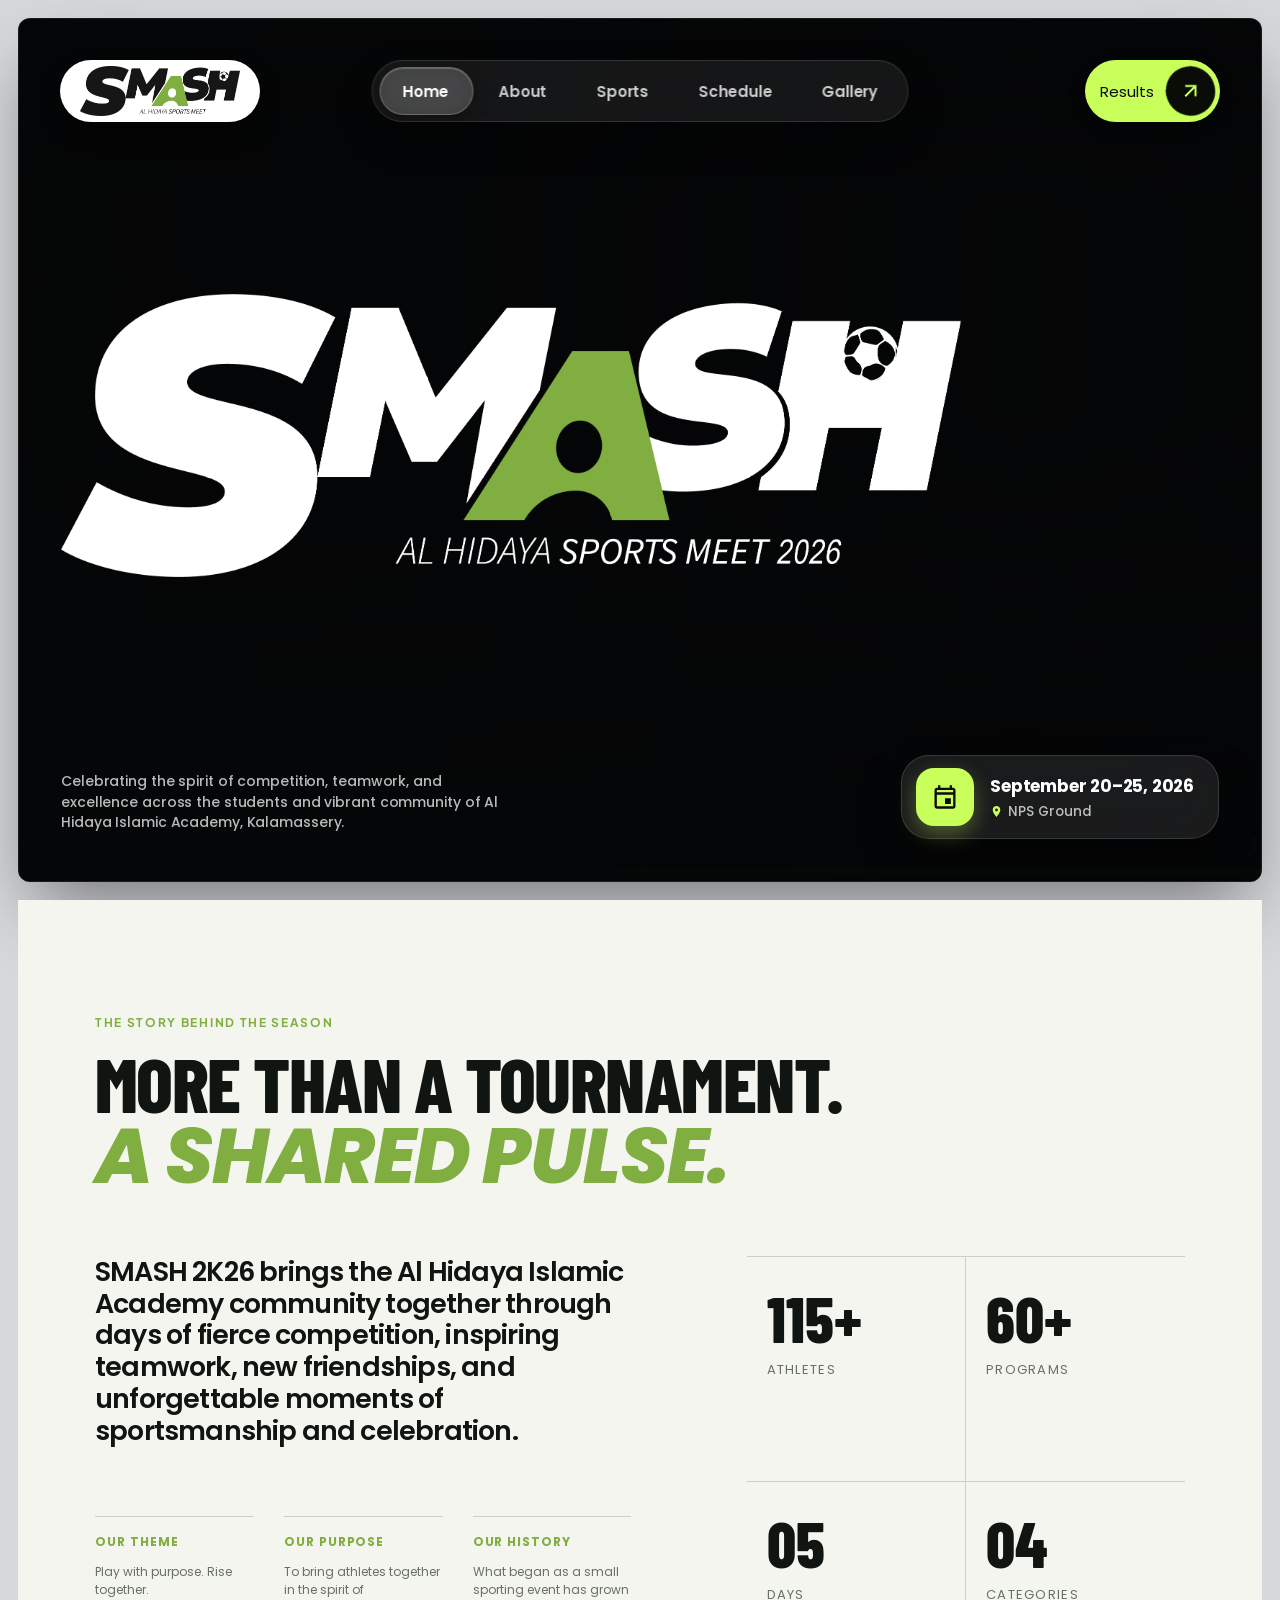
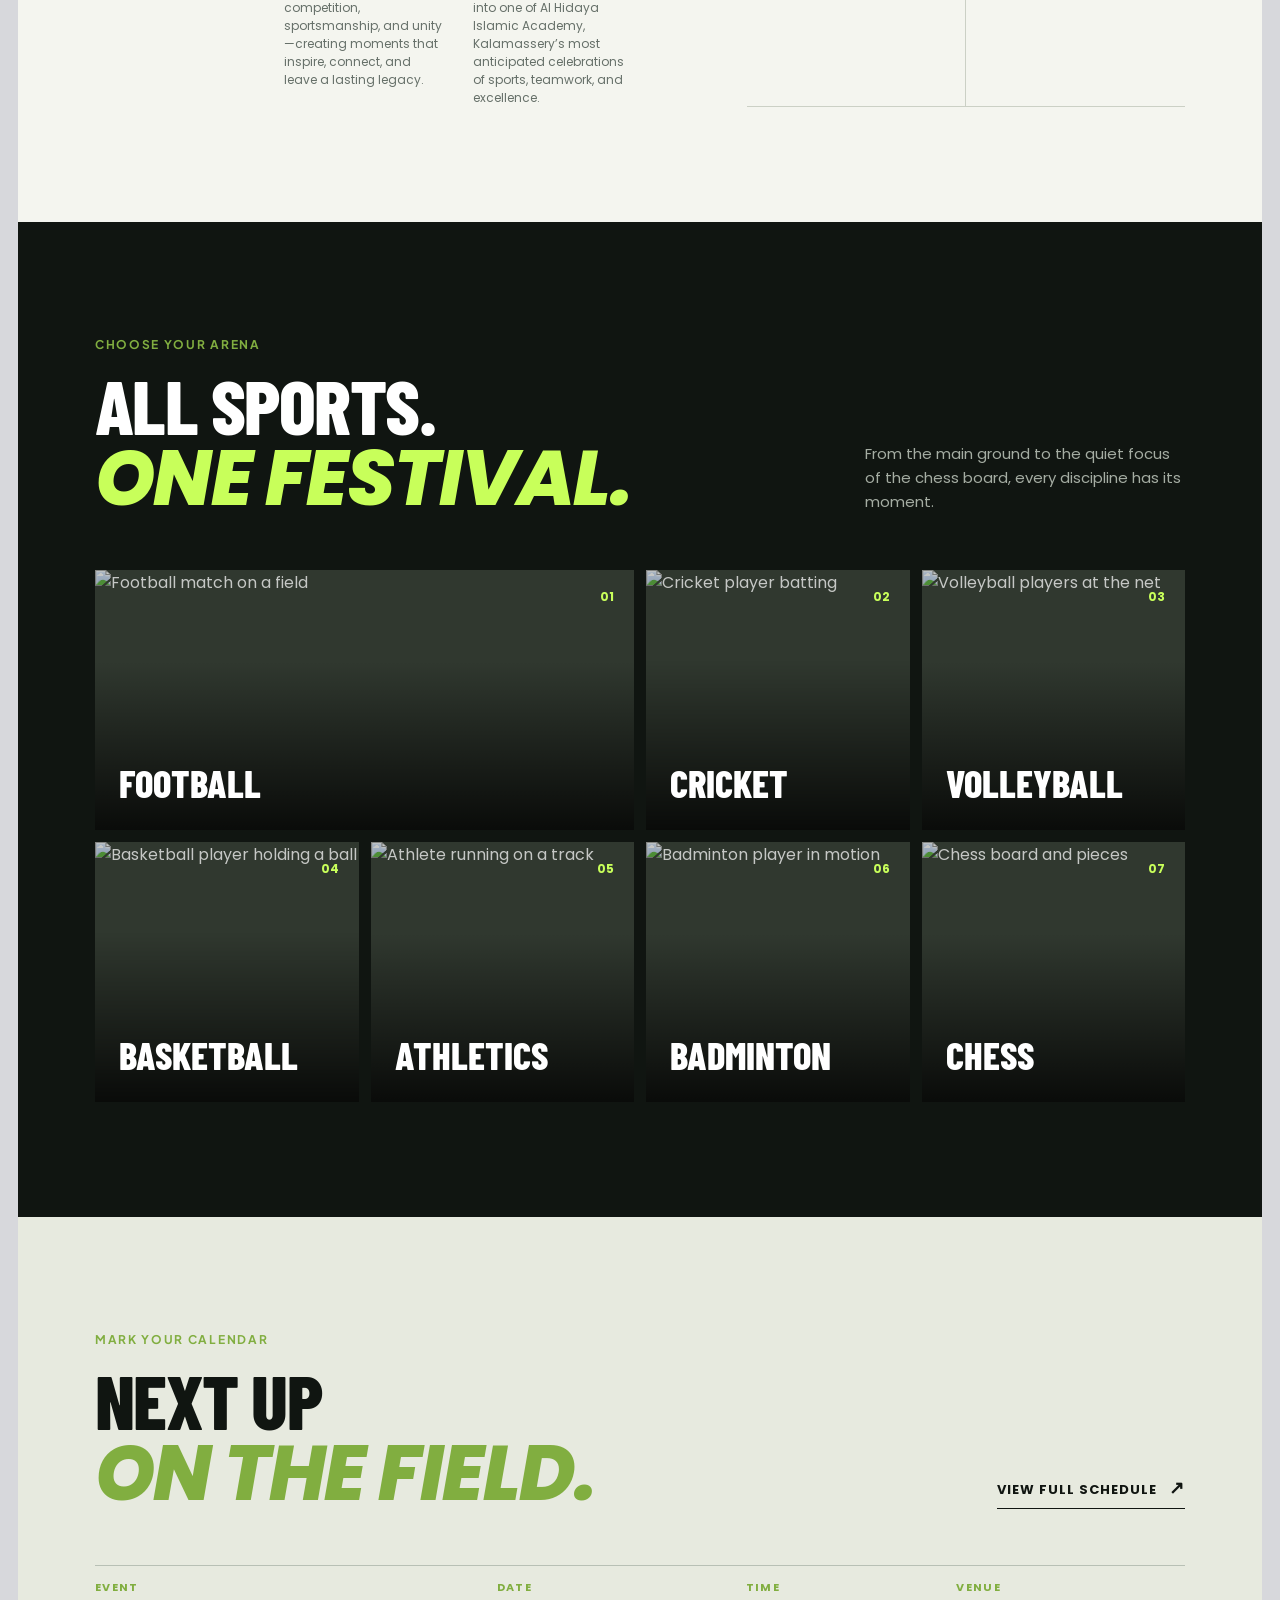
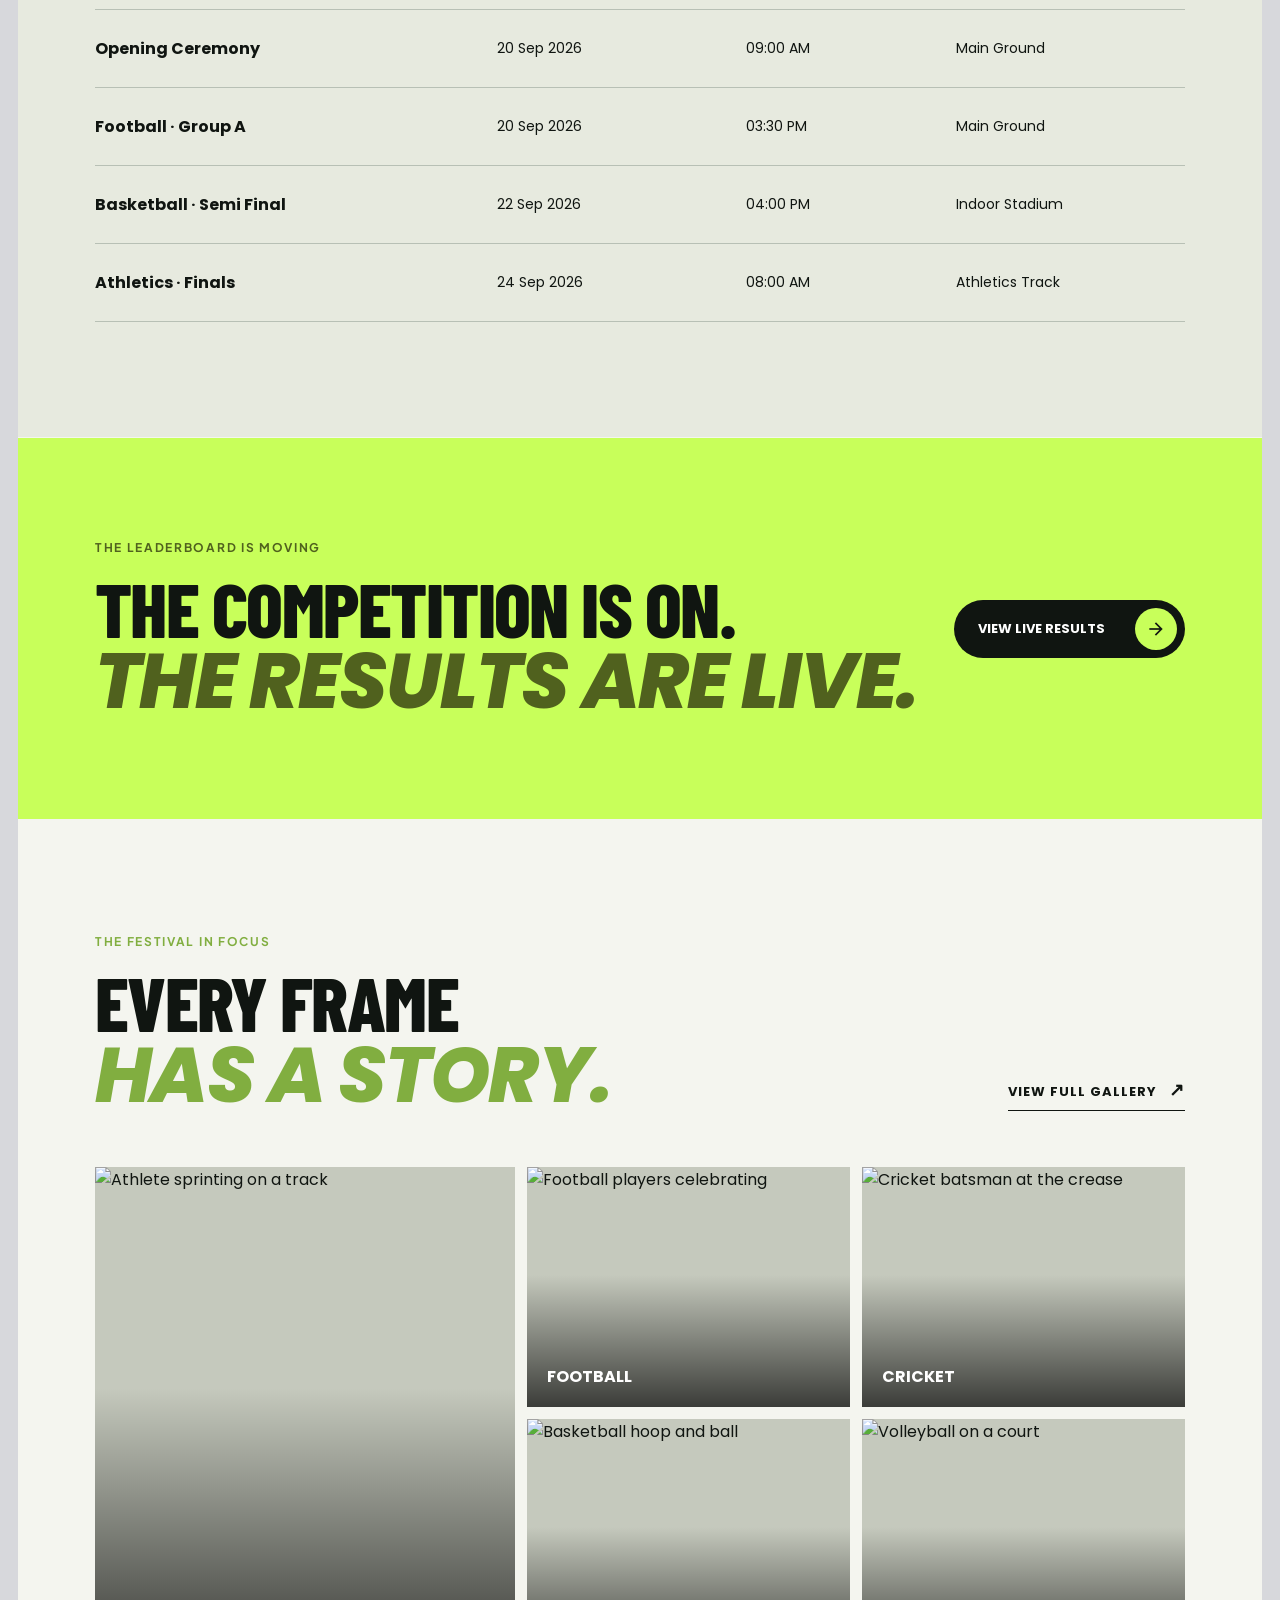
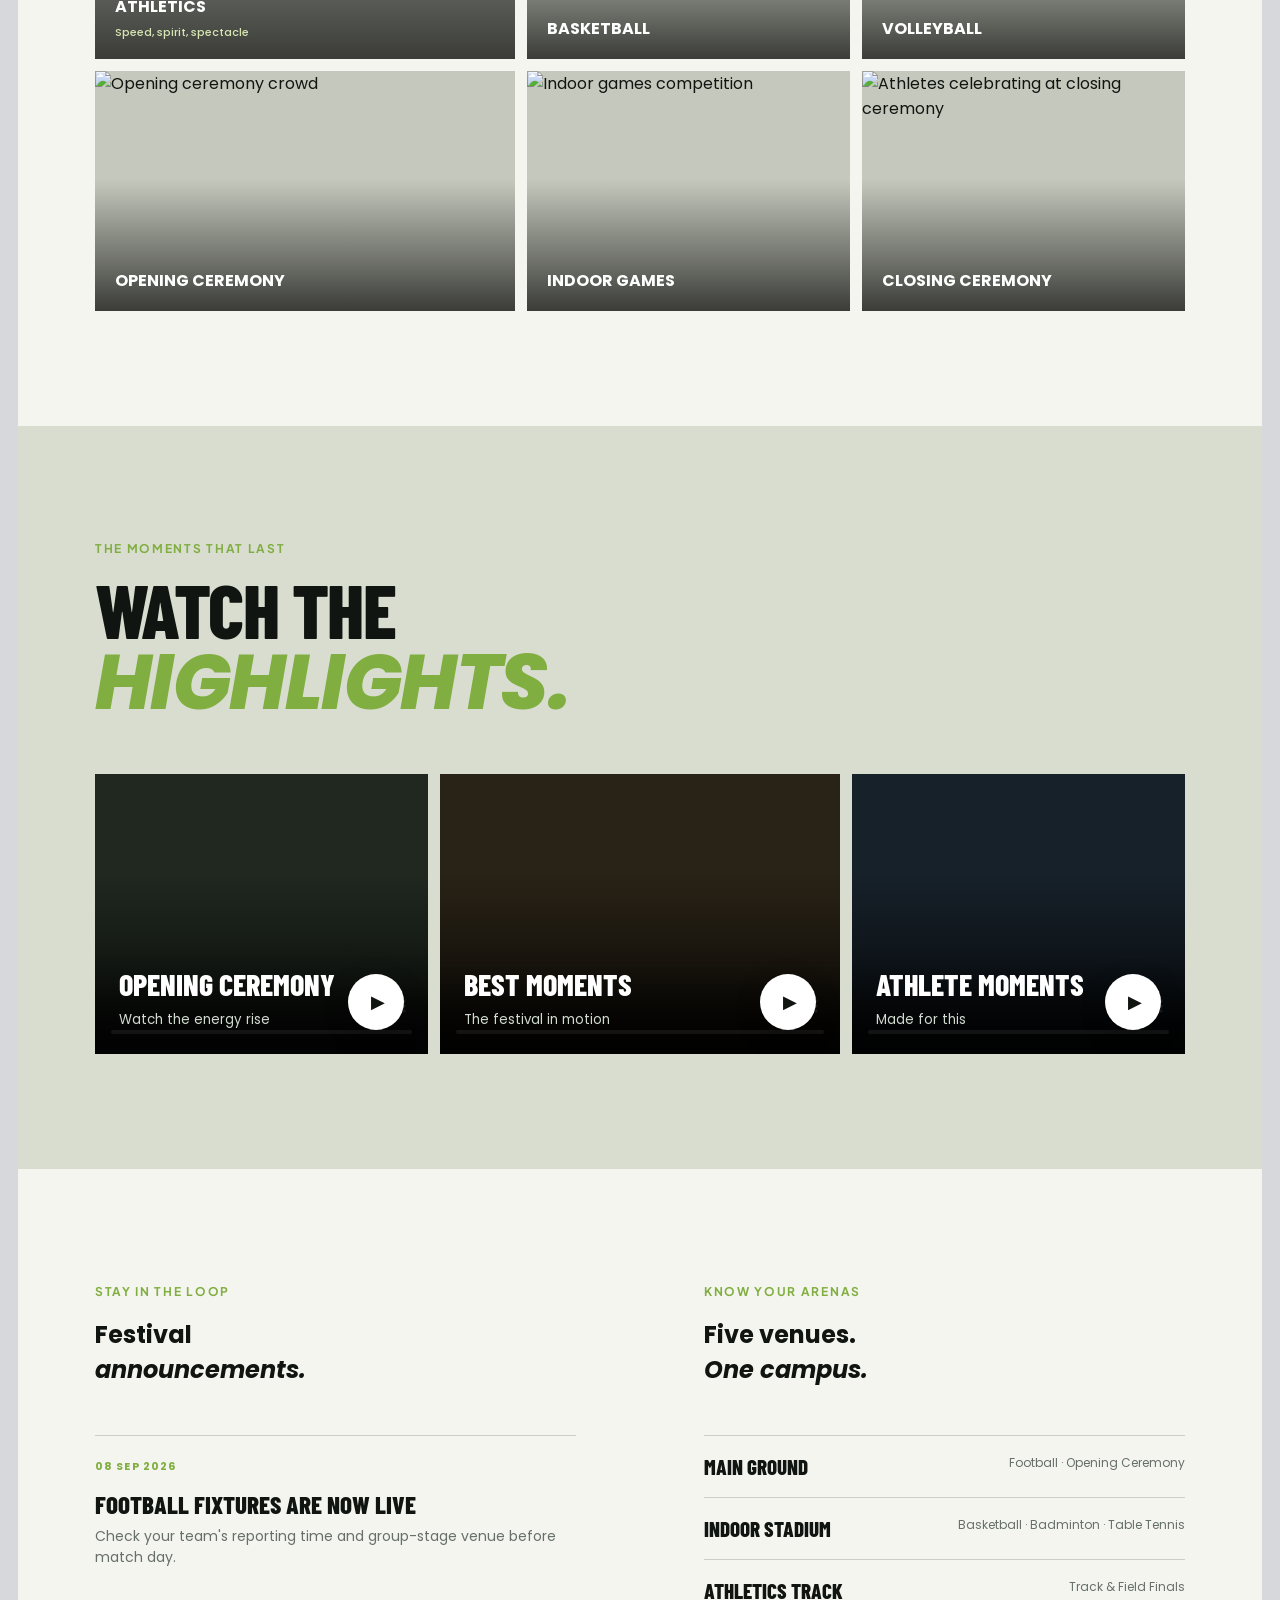
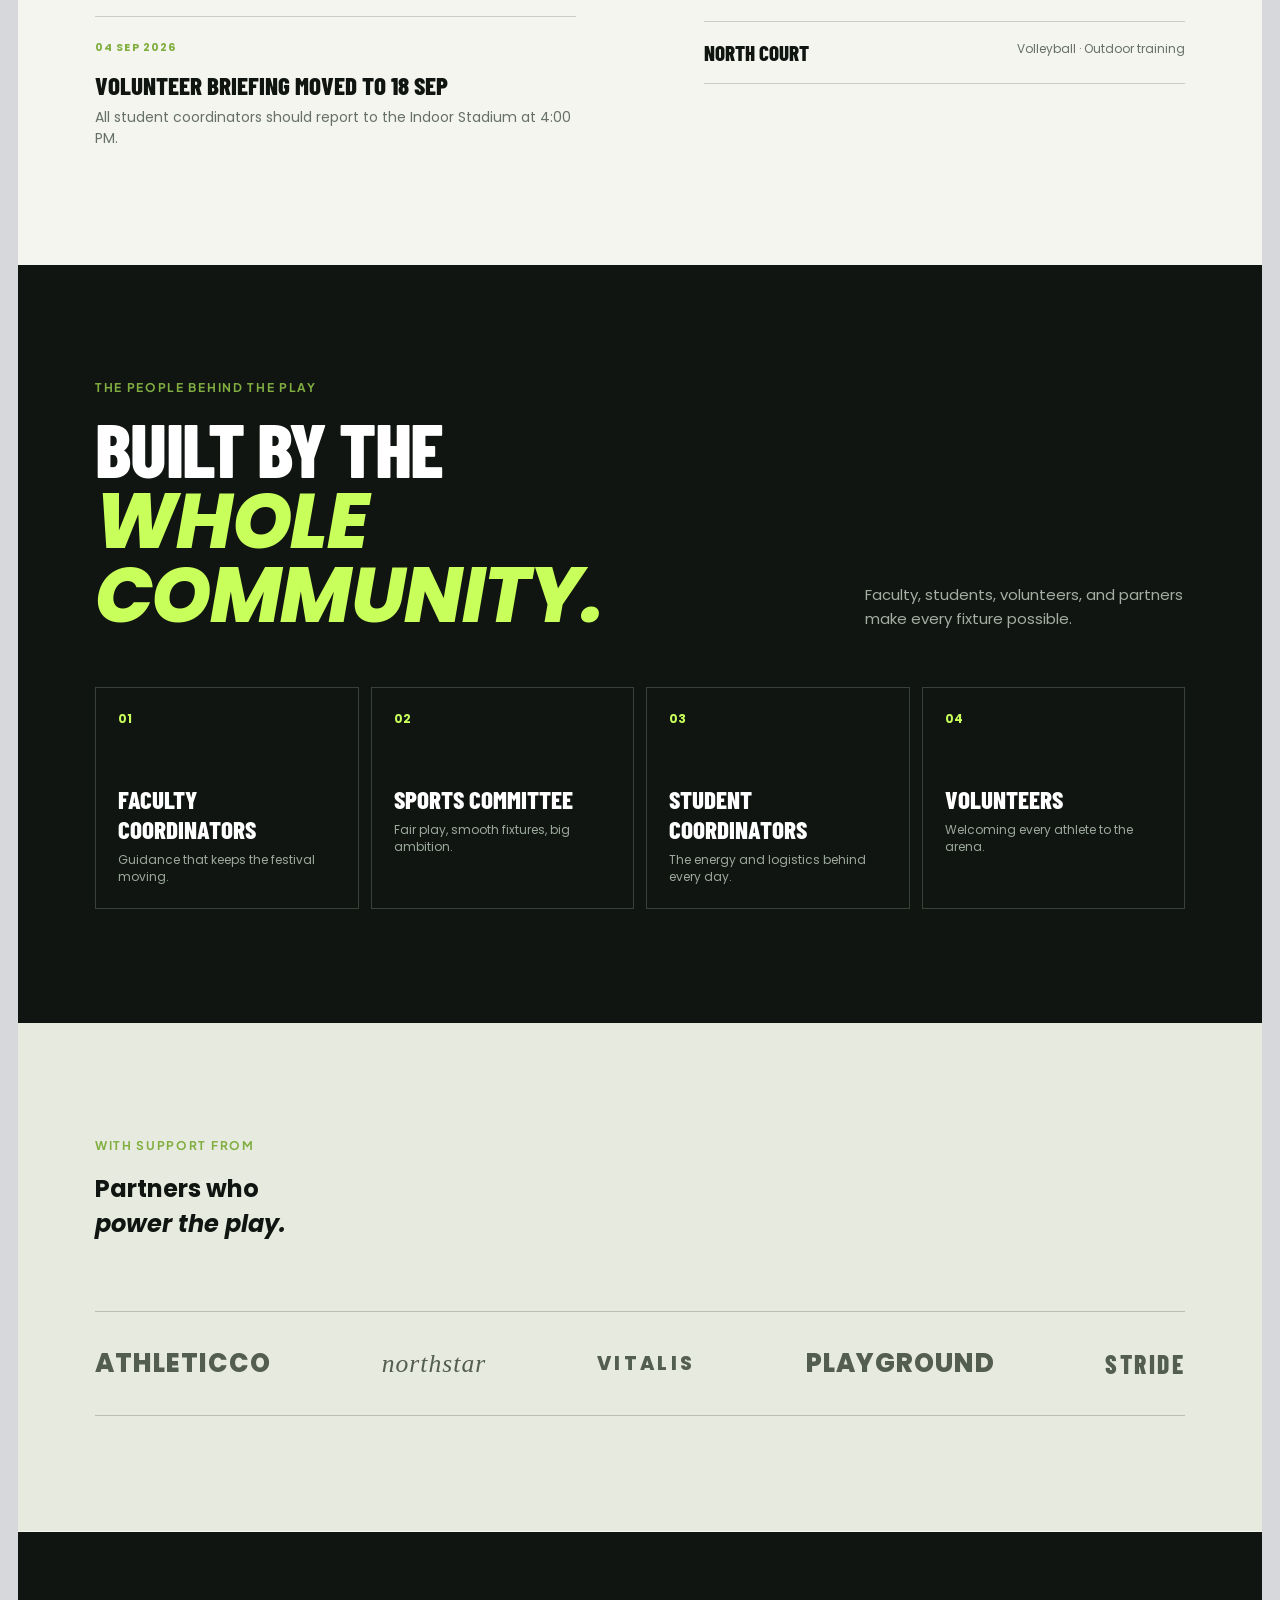
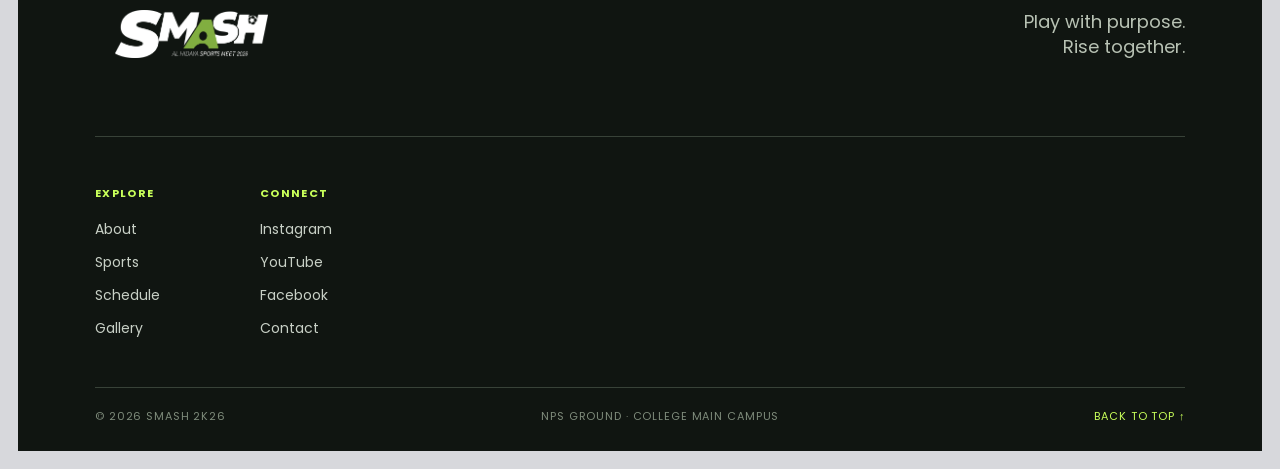
==== commit 40421f39: "index" ====
--- a/index.html
+++ b/index.html
@@ -64,7 +64,7 @@
       <!-- Right: Action Buttons -->
       <div class="header-actions">
         <!-- Live Results Pill Button -->
- <a href="https://ahiafestsresultengine.vercel.app/" class="results" id="liveResultsBtn" target="_blank" rel="noopener noreferrer">
+ <a href="https://ahiafestresultengine-wheat.vercel.app/" class="results" id="liveResultsBtn" target="_blank" rel="noopener noreferrer">
     Results <div class="icon"> <span class="material-symbols-outlined">
 arrow_forward
 </span></div>
@@ -132,7 +132,7 @@
 
     <section class="schedule-section content-section" id="schedule"><div class="section-heading section-heading-row"><div><span class="section-kicker">Mark your calendar</span><h2>Next up<br><em>on the field.</em></h2></div><a class="text-link" href="schedule.html">View full schedule <span>↗</span></a></div><div class="schedule-table" id="schedule-table"><div class="schedule-row schedule-head"><span>Event</span><span>Date</span><span>Time</span><span>Venue</span></div><div class="schedule-row"><strong>Opening Ceremony</strong><span>20 Sep 2026</span><span>09:00 AM</span><span>Main Ground</span></div><div class="schedule-row"><strong>Football · Group A</strong><span>20 Sep 2026</span><span>03:30 PM</span><span>Main Ground</span></div><div class="schedule-row"><strong>Basketball · Semi Final</strong><span>22 Sep 2026</span><span>04:00 PM</span><span>Indoor Stadium</span></div><div class="schedule-row"><strong>Athletics · Finals</strong><span>24 Sep 2026</span><span>08:00 AM</span><span>Athletics Track</span></div></div></section>
 
-    <section class="results-cta" id="results"><div><span class="section-kicker">The leaderboard is moving</span><h2>The competition is on.<br><em>The results are live.</em></h2></div><a class="lime-button" href="https://ahiafestsresultengine.vercel.app/" target="_blank" rel="noopener noreferrer">View live results <span class="material-symbols-outlined">
+    <section class="results-cta" id="results"><div><span class="section-kicker">The leaderboard is moving</span><h2>The competition is on.<br><em>The results are live.</em></h2></div><a class="lime-button" href="https://ahiafestresultengine-wheat.vercel.app/" target="_blank" rel="noopener noreferrer">View live results <span class="material-symbols-outlined">
 arrow_forward</a></section>
 
     <section class="gallery-section content-section" id="gallery"><div class="section-heading section-heading-row"><div><span class="section-kicker">The festival in focus</span><h2>Every frame<br><em>has a story.</em></h2></div><a class="text-link" href="#gallery">View full gallery <span>↗</span></a></div><div class="gallery-grid"><figure class="gallery-item gallery-feature"><img src="https://images.unsplash.com/photo-1461896836934-ffe607ba8211?q=80&w=1400&auto=format&fit=crop" alt="Athlete sprinting on a track"><figcaption>Athletics <small>Speed, spirit, spectacle</small></figcaption></figure><figure class="gallery-item"><img src="https://images.unsplash.com/photo-1518609878373-06d740f60d8b?q=80&w=900&auto=format&fit=crop" alt="Football players celebrating"><figcaption>Football</figcaption></figure><figure class="gallery-item"><img src="https://images.unsplash.com/photo-1531415074968-036ba1b575da?q=80&w=900&auto=format&fit=crop" alt="Cricket batsman at the crease"><figcaption>Cricket</figcaption></figure><figure class="gallery-item"><img src="https://images.unsplash.com/photo-1519861531473-9200262188bf?q=80&w=900&auto=format&fit=crop" alt="Basketball hoop and ball"><figcaption>Basketball</figcaption></figure><figure class="gallery-item"><img src="https://images.unsplash.com/photo-1612872087720-bb876e2e67d1?q=80&w=900&auto=format&fit=crop" alt="Volleyball on a court"><figcaption>Volleyball</figcaption></figure><figure class="gallery-item"><img src="https://images.unsplash.com/photo-1546519638-68e109498ffc?q=80&w=900&auto=format&fit=crop" alt="Opening ceremony crowd"><figcaption>Opening Ceremony</figcaption></figure><figure class="gallery-item"><img src="https://images.unsplash.com/photo-1540747913346-19e32dc3e97e?q=80&w=900&auto=format&fit=crop" alt="Indoor games competition"><figcaption>Indoor Games</figcaption></figure><figure class="gallery-item"><img src="https://images.unsplash.com/photo-1521412644187-c49fa049e84d?q=80&w=900&auto=format&fit=crop" alt="Athletes celebrating at closing ceremony"><figcaption>Closing Ceremony</figcaption></figure></div></section>
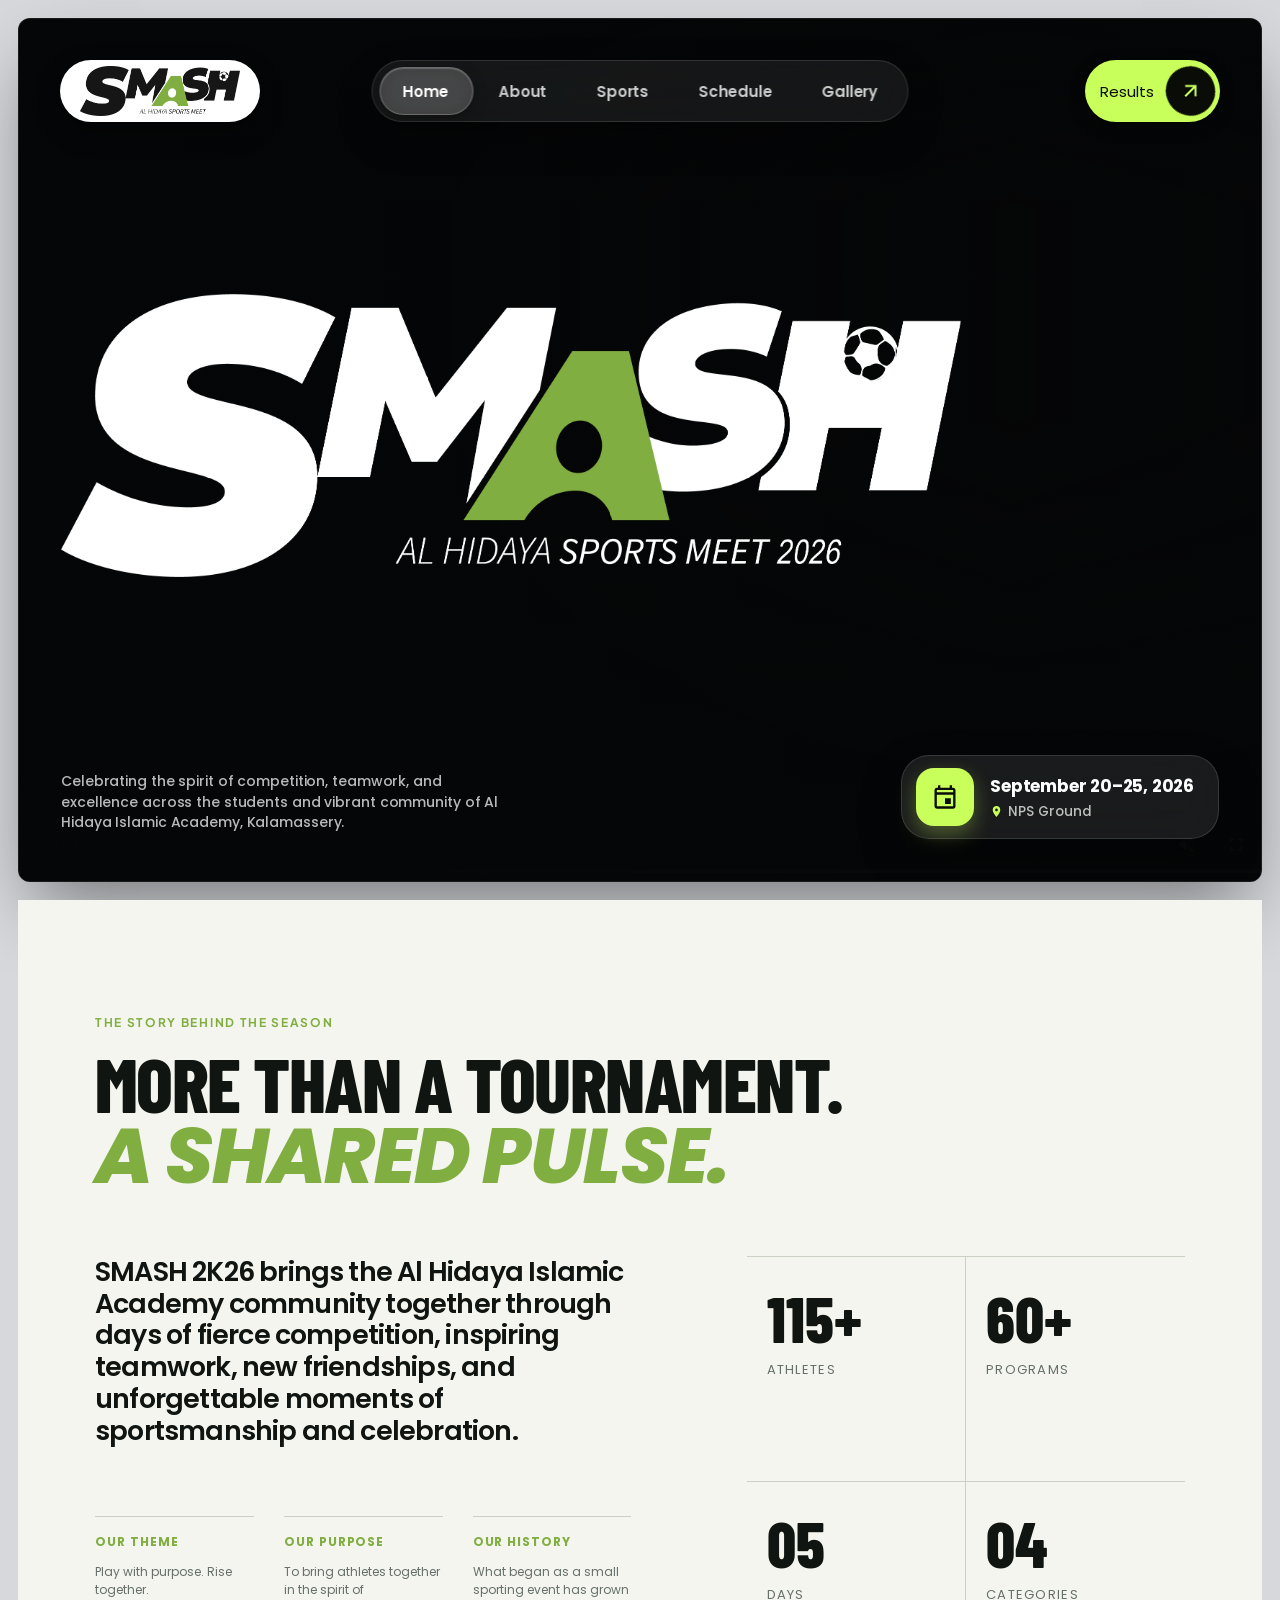
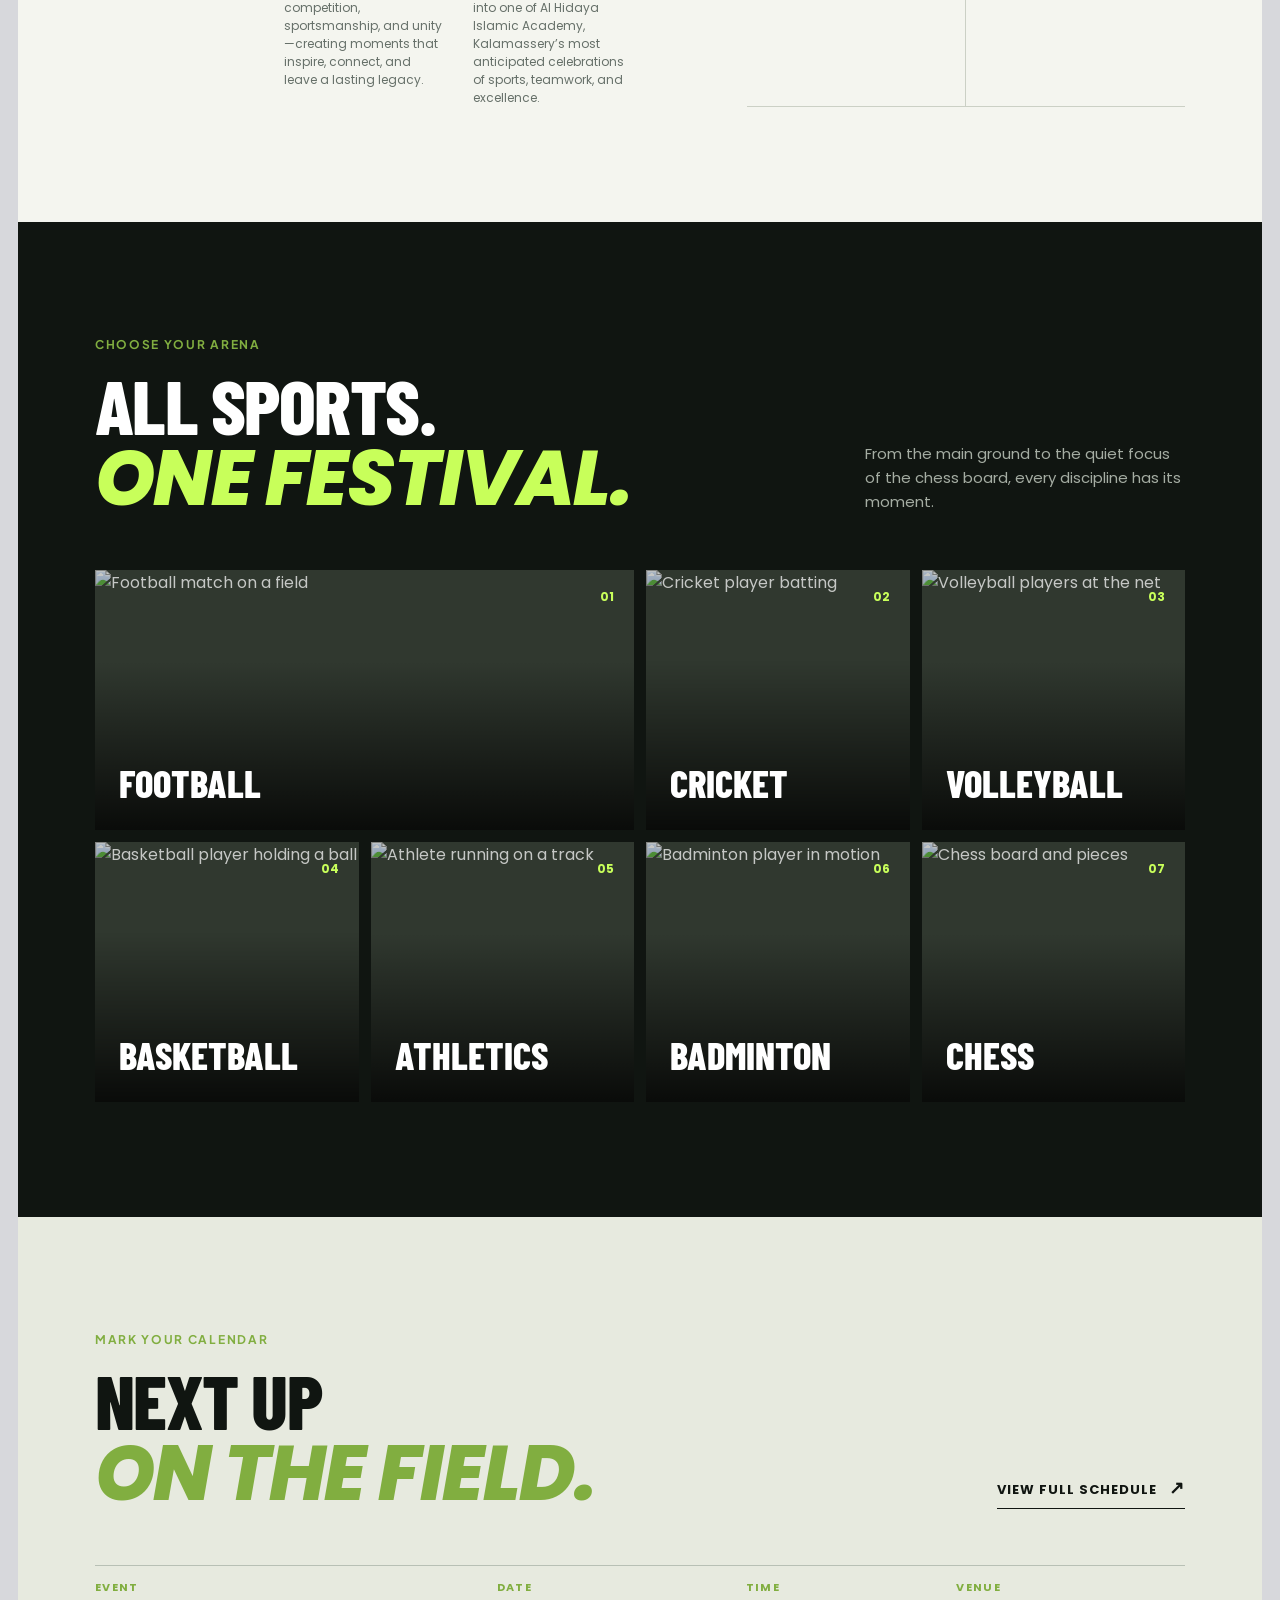
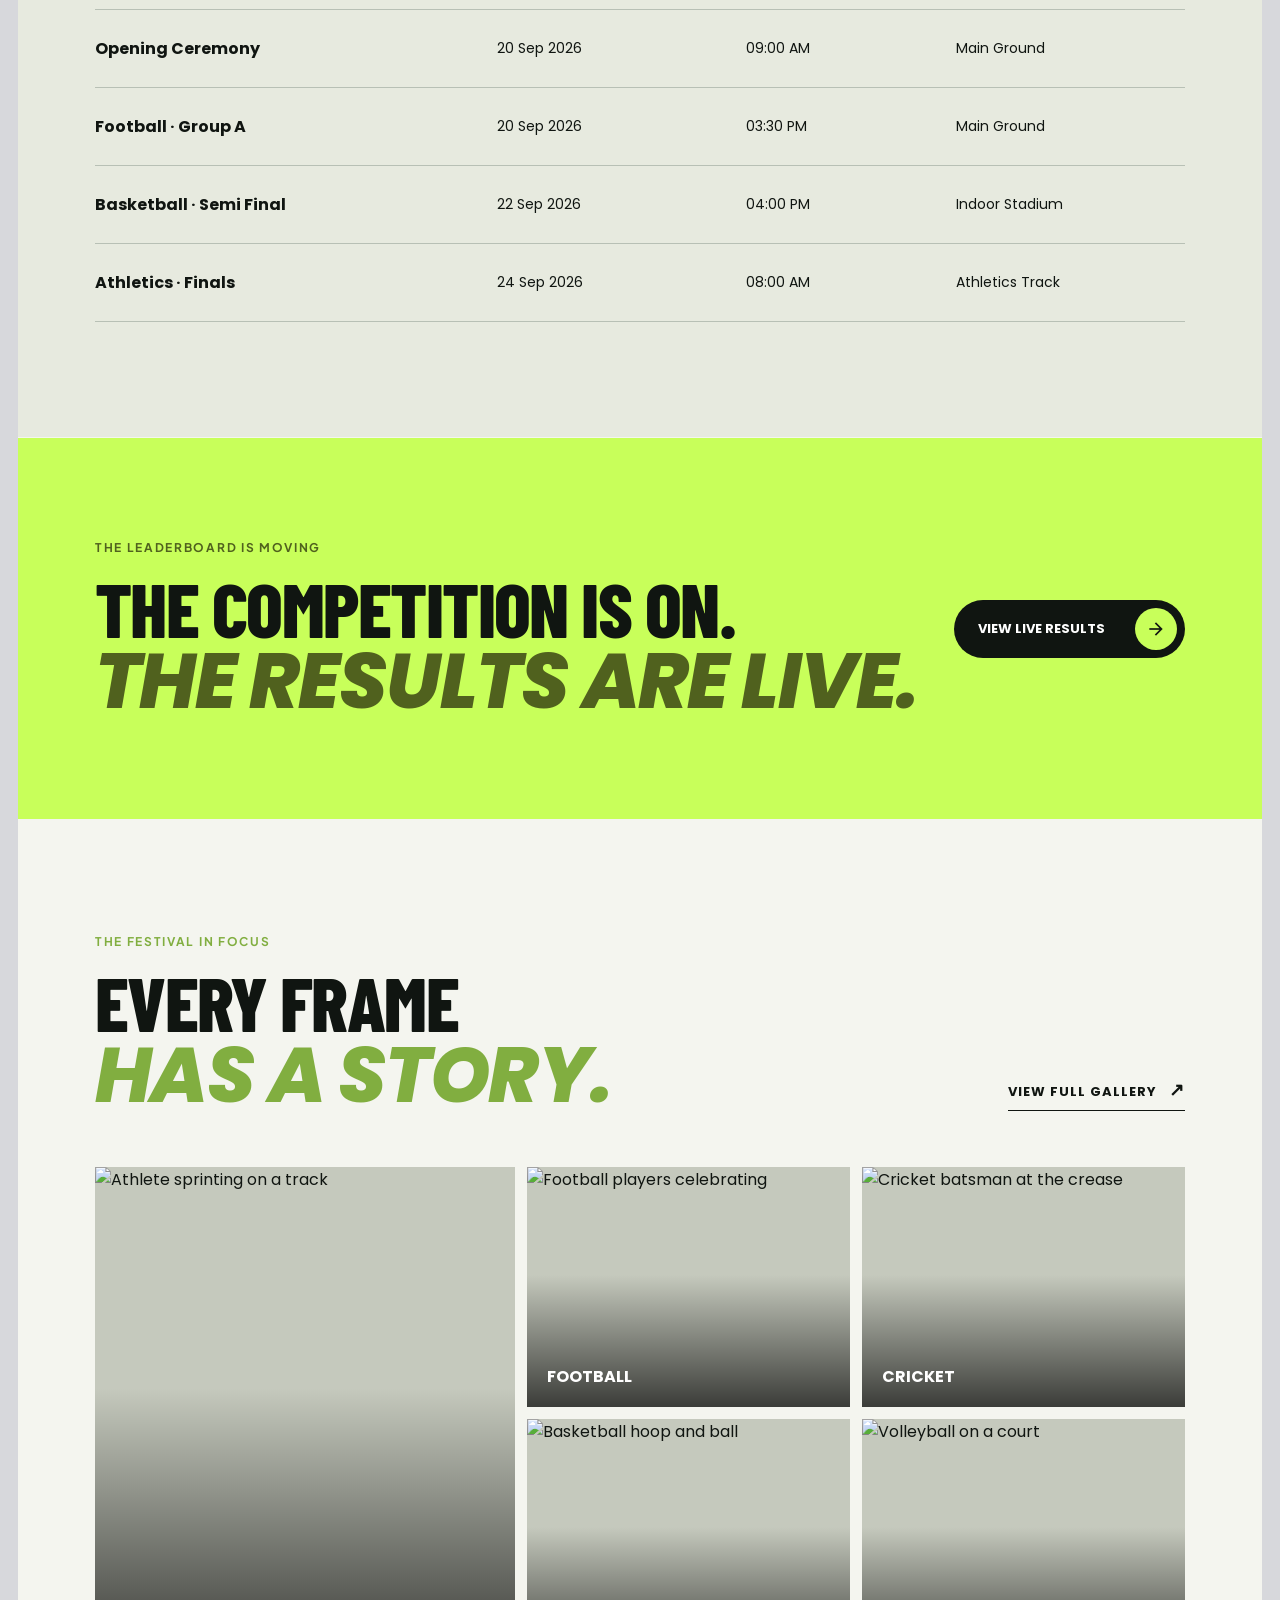
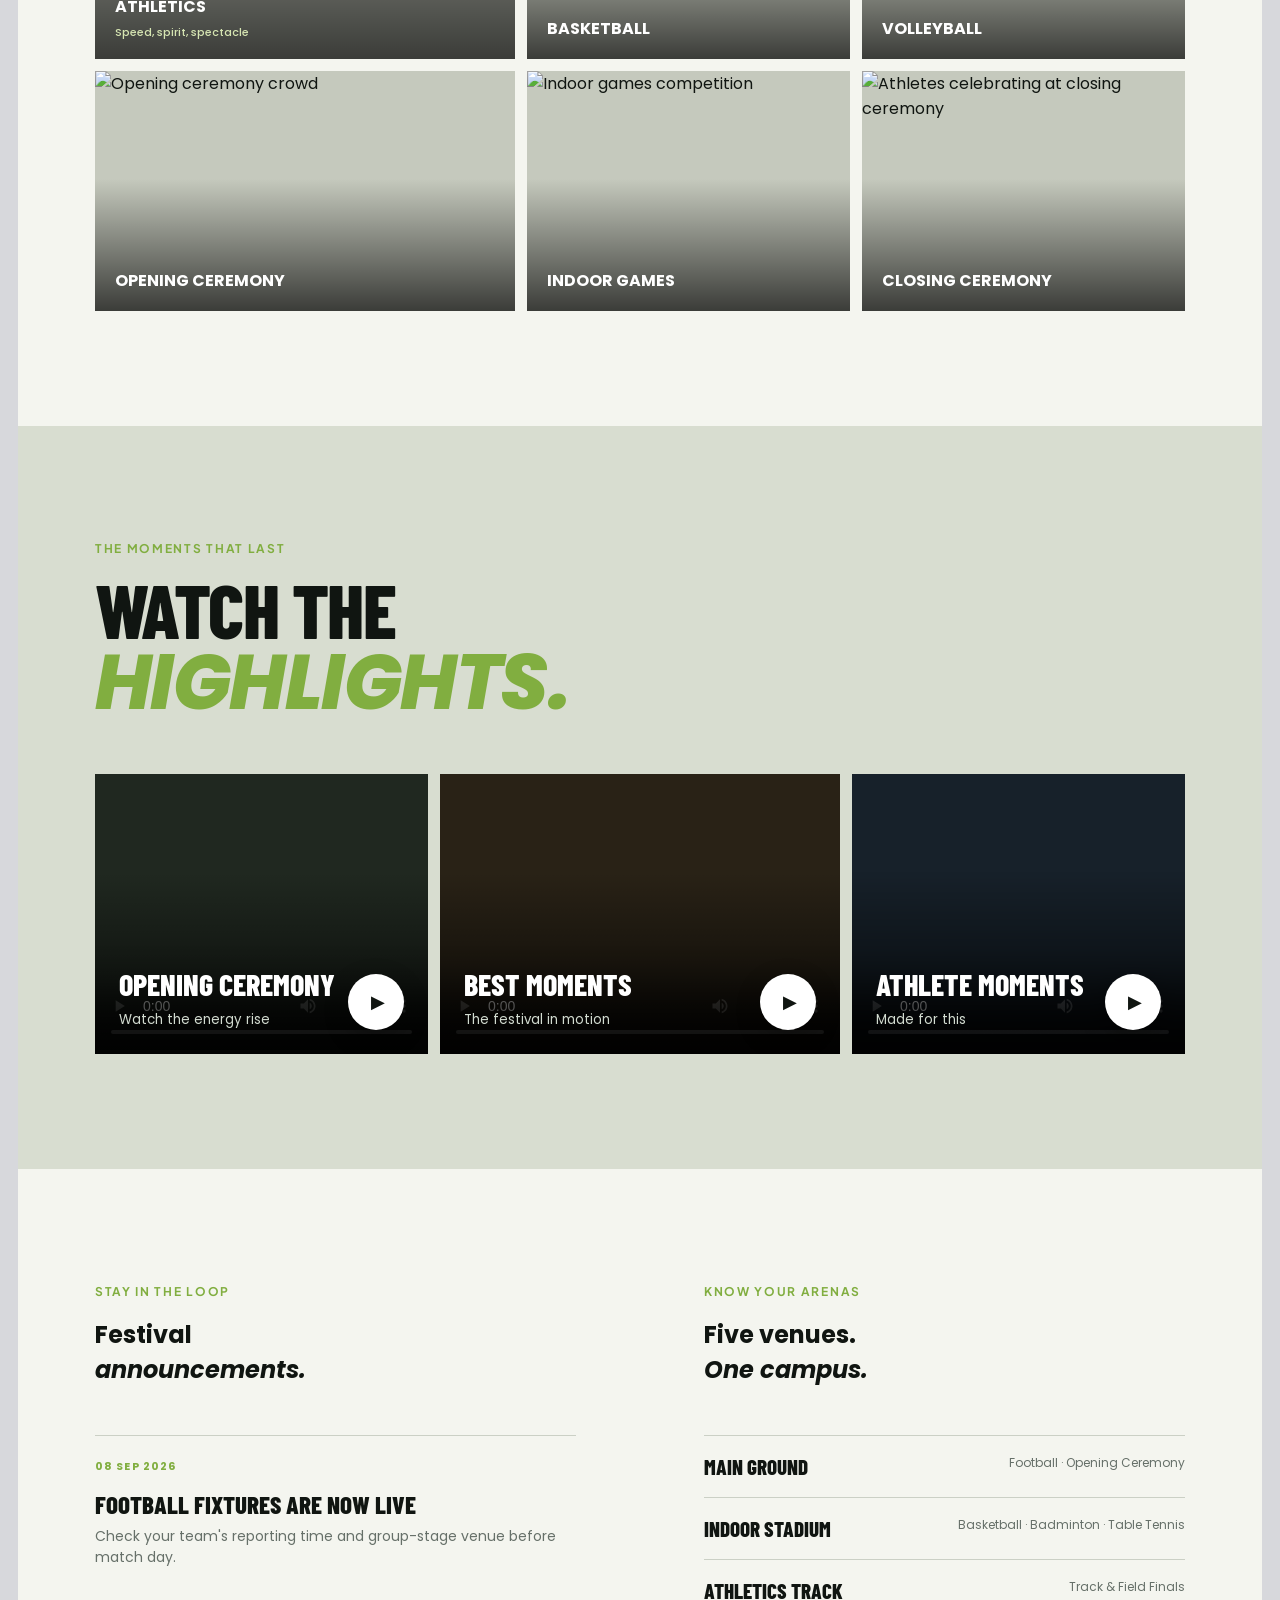
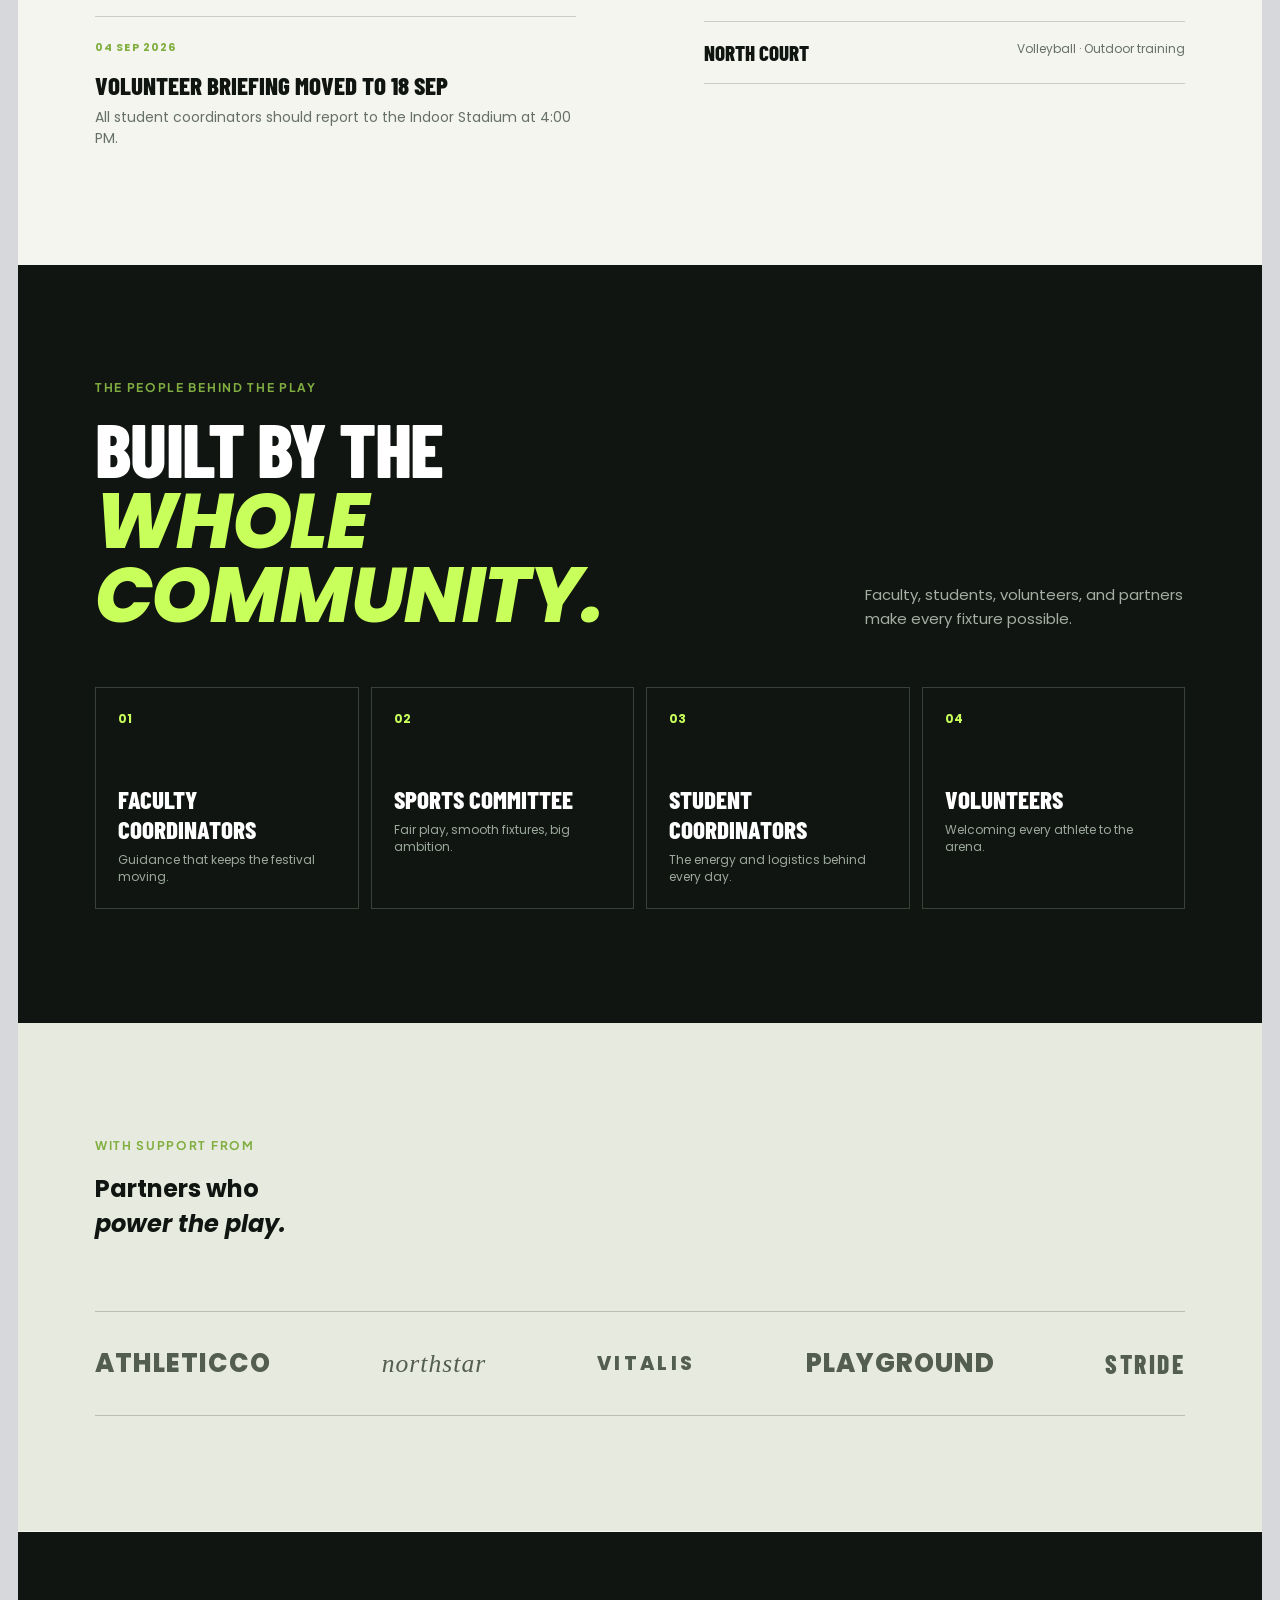
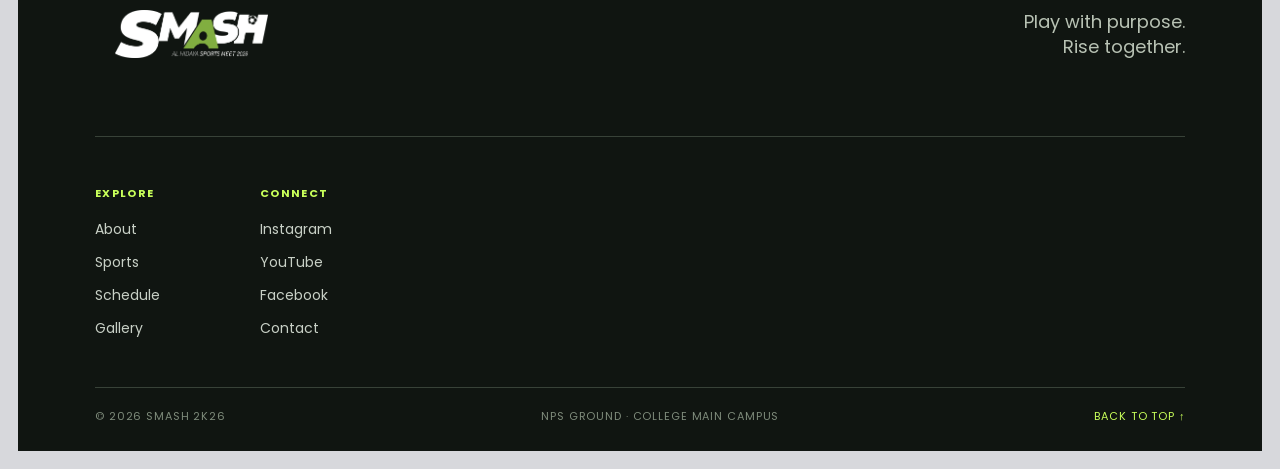
==== commit 689d8019: "index" ====
--- a/index.html
+++ b/index.html
@@ -3,6 +3,16 @@
 <head>
     <meta charset="UTF-8">
     <meta name="viewport" content="width=device-width, initial-scale=1.0">
+    
+<title>SMASH AHIA 2K26 | Al Hidaya Islamic Academy</title>
+
+<meta name="description" content="SMASH AHIA 2K26 is the sports fest of Al Hidaya Islamic Academy, Kalamassery. Explore sports events, schedules, results, and celebrate the spirit of competition.">
+
+<meta name="keywords" content="SMASH AHIA, SMASH 2K26, AHIA Sports Fest, Al Hidaya Islamic Academy, Kalamassery Sports Fest">
+
+<meta property="og:title" content="SMASH AHIA 2K26 | Sports Fest">
+<meta property="og:description" content="Celebrating sportsmanship, teamwork, and excellence at Al Hidaya Islamic Academy, Kalamassery.">
+<meta property="og:type" content="website">
     <link rel="stylesheet" href="style.css">
         <link rel="icon" type="image/x-icon" href="./favicon.ico">
     <link rel="preconnect" href="https://fonts.googleapis.com">
@@ -14,7 +24,6 @@
 
 
 <link rel="stylesheet" href="https://fonts.googleapis.com/css2?family=Material+Symbols+Outlined:opsz,wght,FILL,GRAD@20..48,100..700,0..1,-50..200&icon_names=arrow_forward" />
-    <title>Smash 2k26</title>
 </head>
 <body>
    <main class="hero-container" id="heroContainer" role="region" aria-label="College Sports Festival Hero">
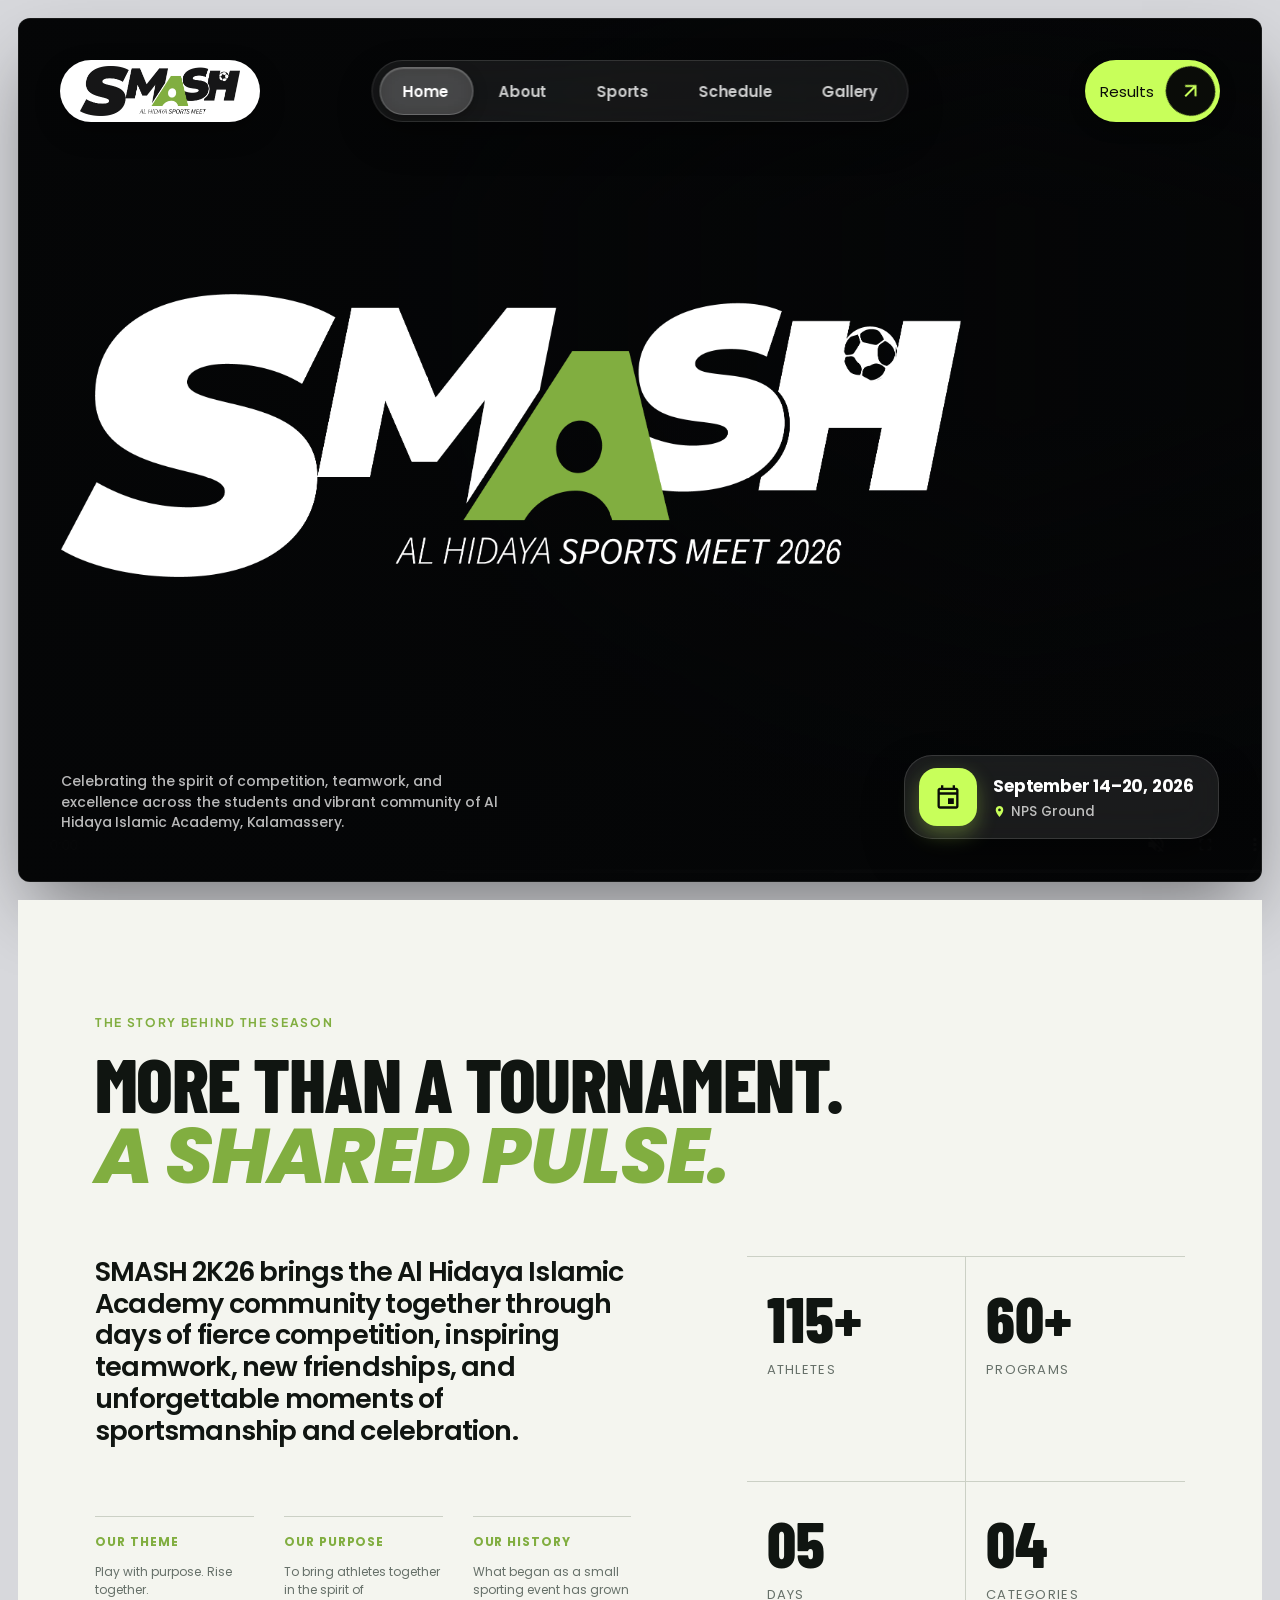
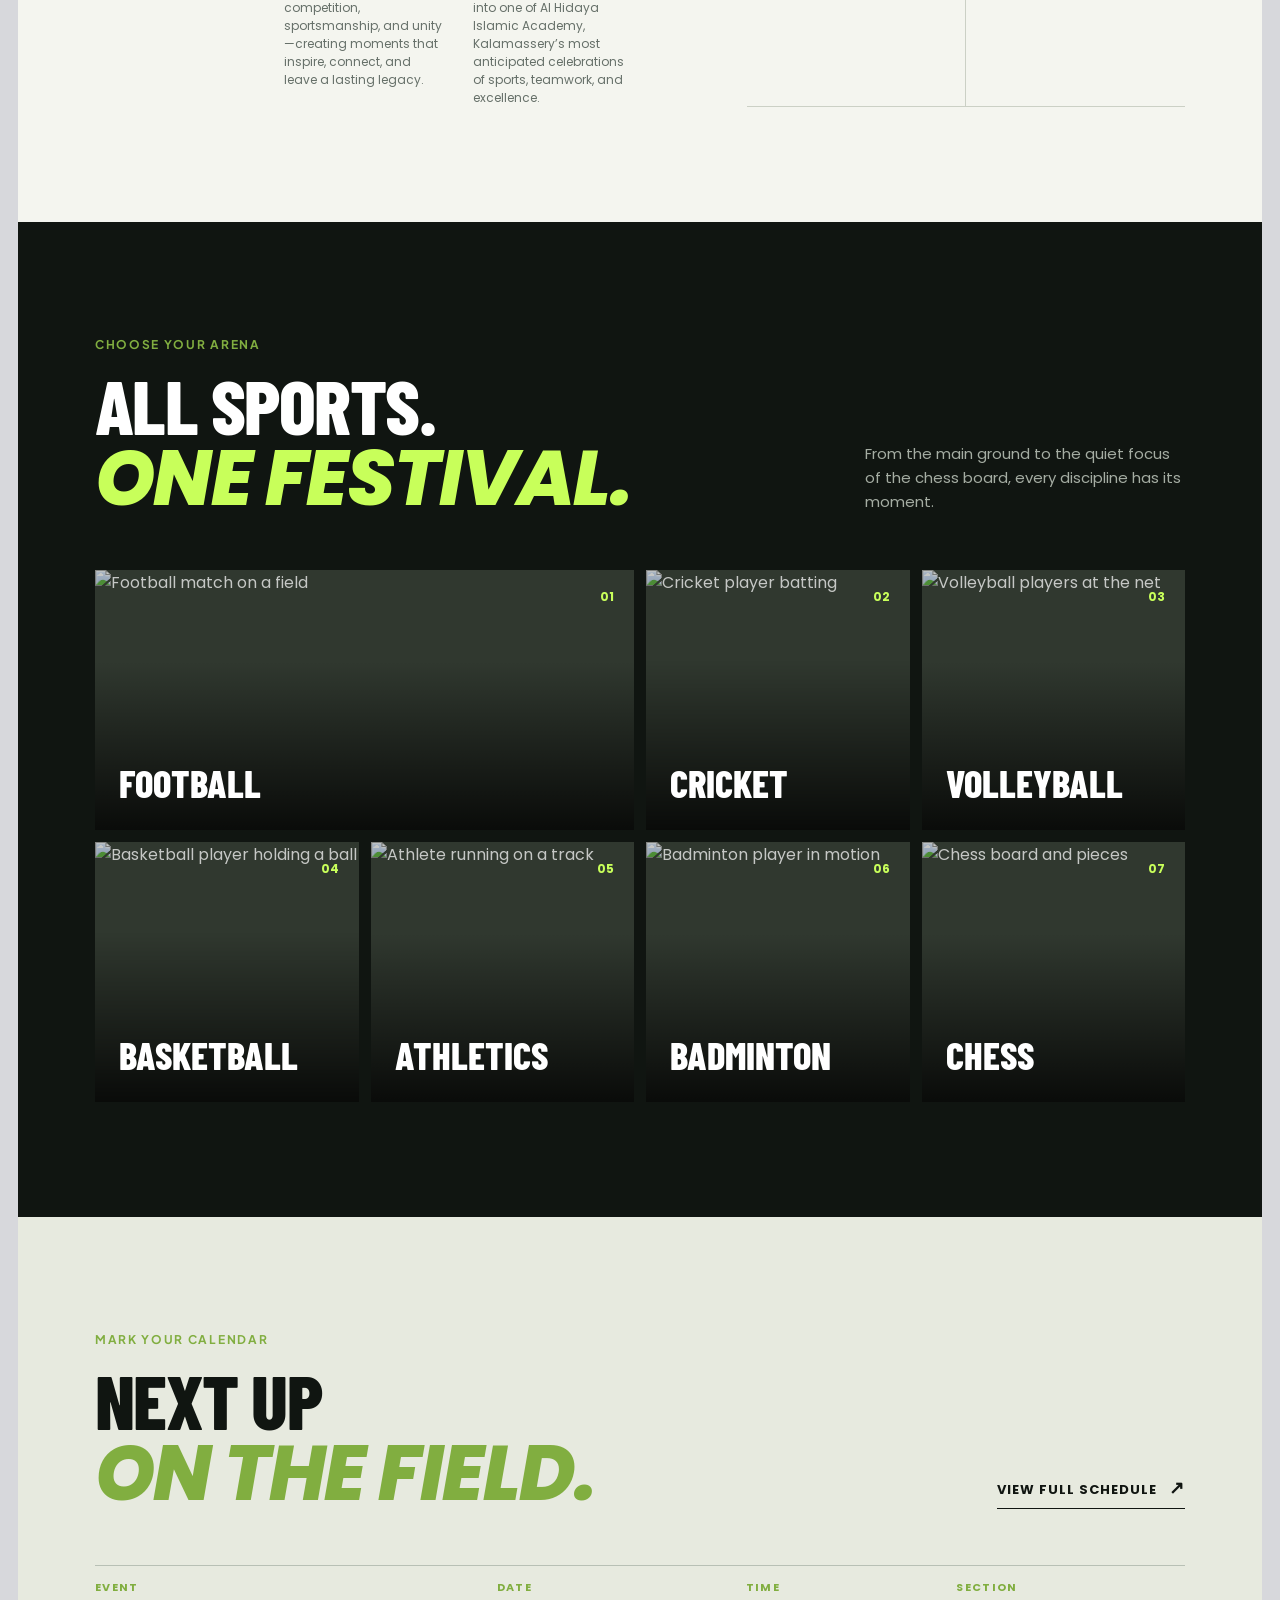
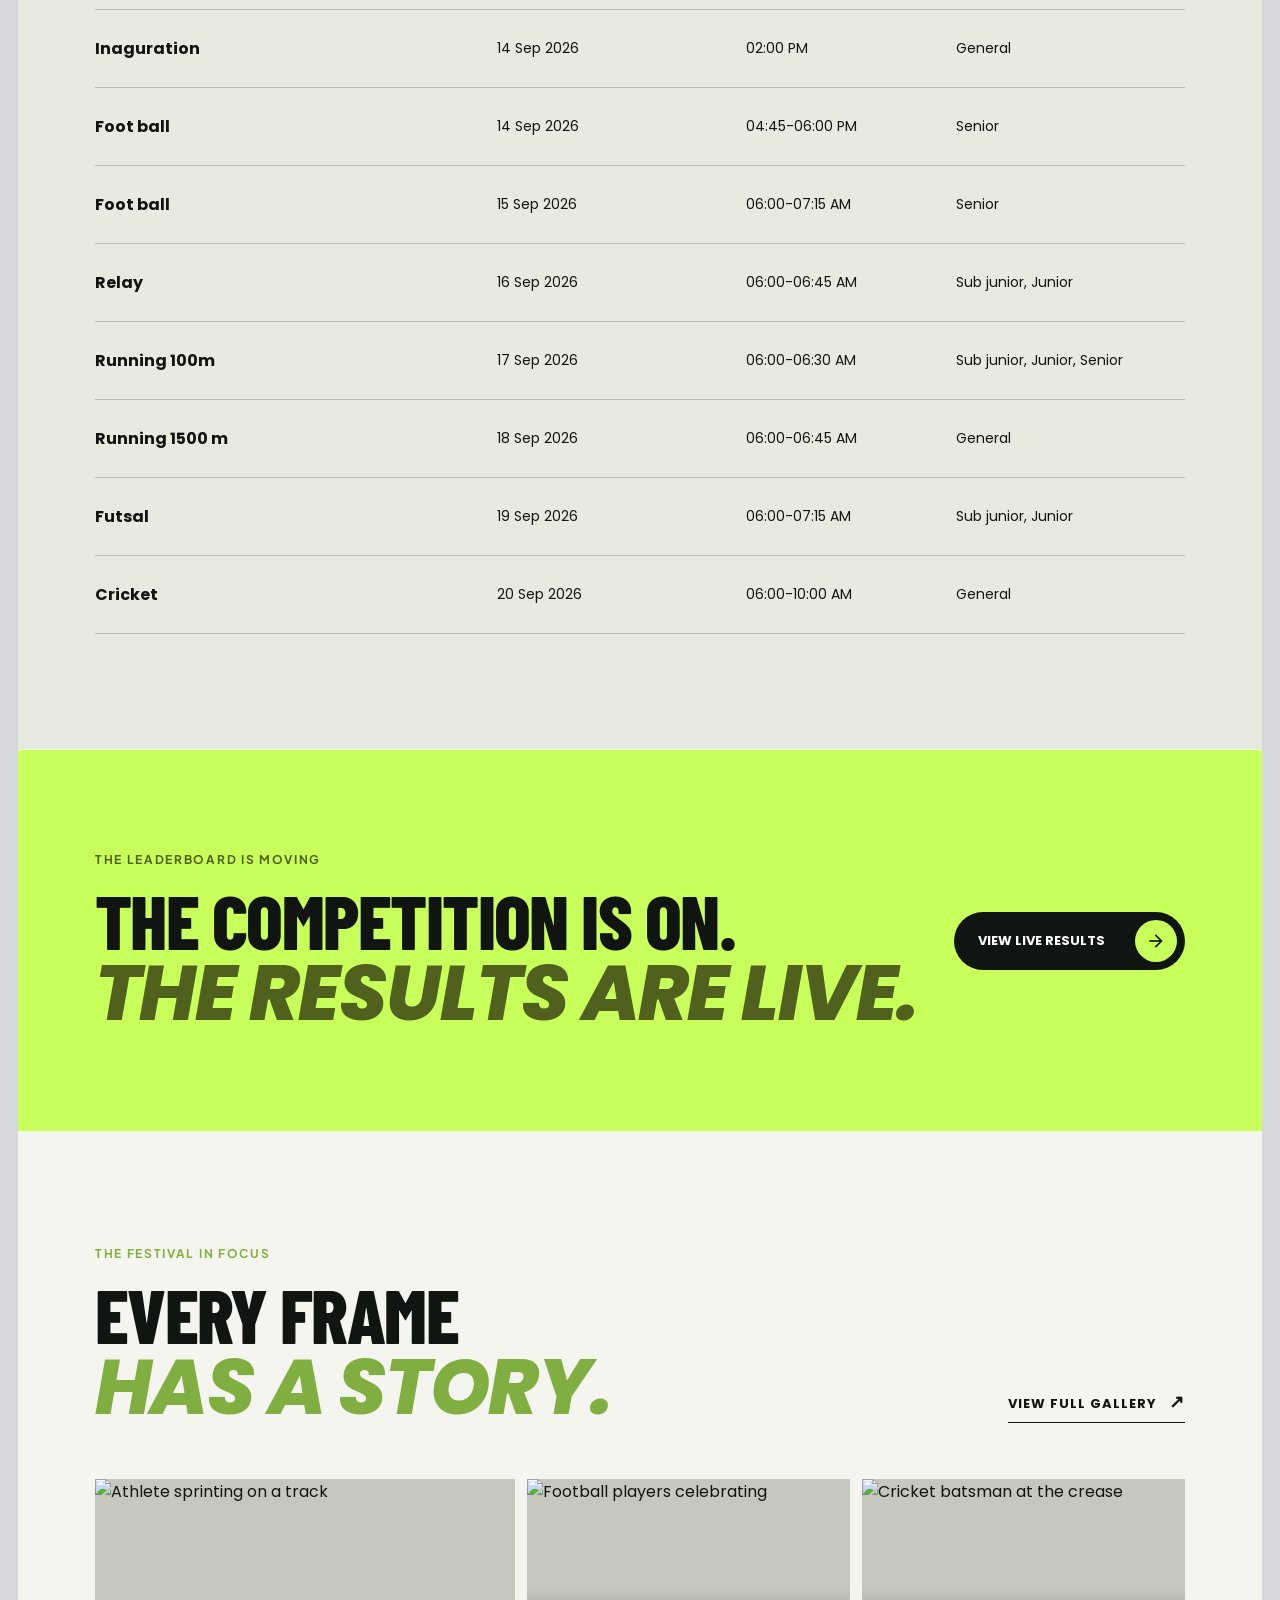
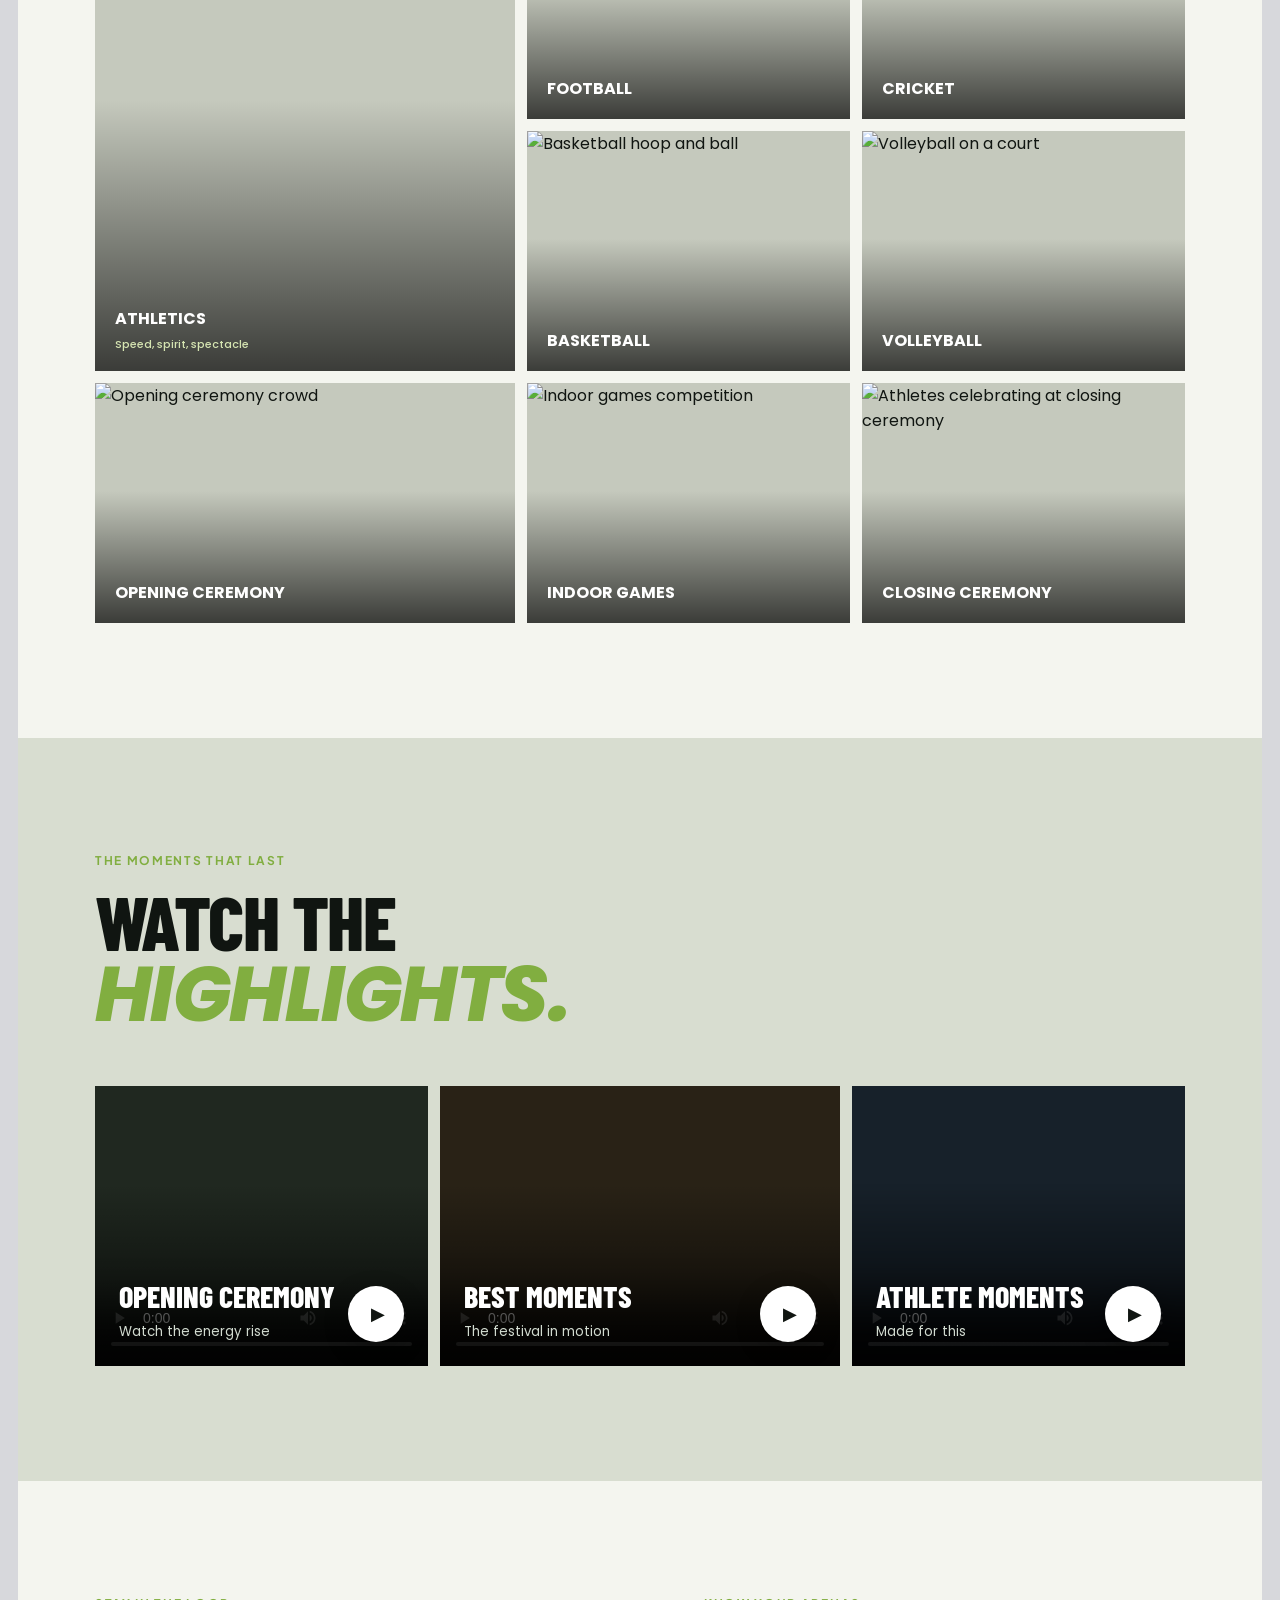
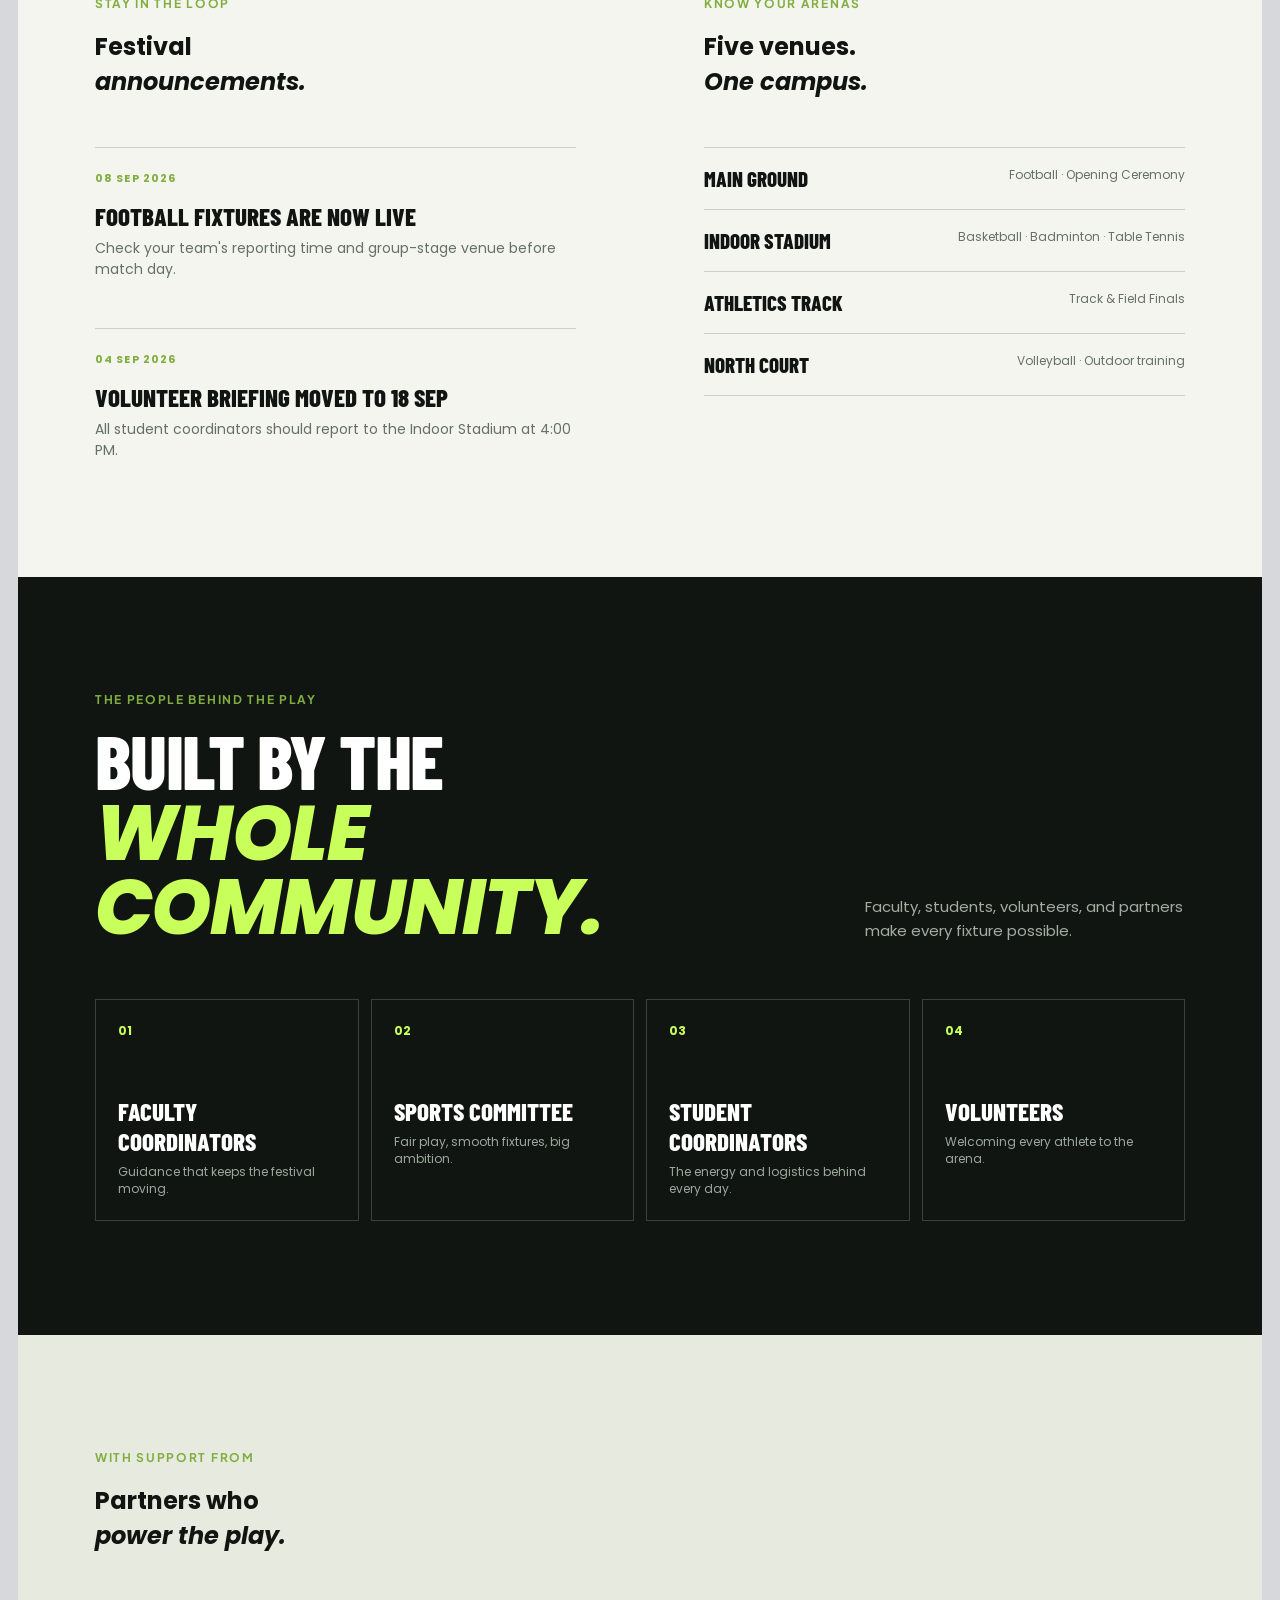
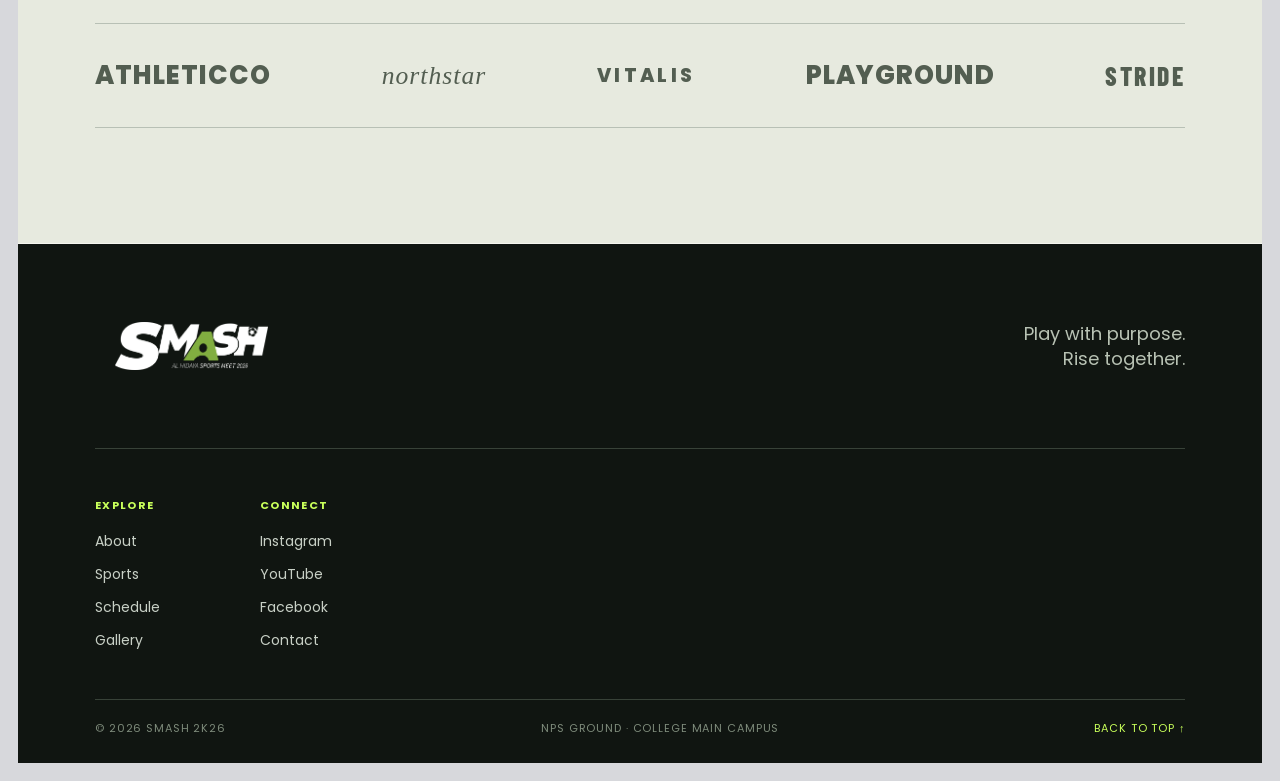
==== commit b86da96e: "index" ====
--- a/index.html
+++ b/index.html
@@ -116,7 +116,7 @@
           </svg>
         </div>
         <div class="event-meta">
-          <span class="event-meta-dates">September 20–25, 2026</span>
+          <span class="event-meta-dates">September 14–20, 2026</span>
           <span class="event-meta-venue">
             <svg viewBox="0 0 24 24" aria-hidden="true">
               <path d="M12 2C8.13 2 5 5.13 5 9c0 5.25 7 13 7 13s7-7.75 7-13c0-3.87-3.13-7-7-7zm0 9.5c-1.38 0-2.5-1.12-2.5-2.5s1.12-2.5 2.5-2.5 2.5 1.12 2.5 2.5-1.12 2.5-2.5 2.5z"/>
@@ -139,7 +139,7 @@
       <a class="sport-card sport-card-wide" href="#schedule"><img src="https://images.unsplash.com/photo-1579952363873-27f3bade9f55?q=80&w=1200&auto=format&fit=crop" alt="Football match on a field"><span>Football</span><b>01</b></a><a class="sport-card" href="#schedule"><img src="https://images.unsplash.com/photo-1540747913346-19e32dc3e97e?q=80&w=900&auto=format&fit=crop" alt="Cricket player batting"><span>Cricket</span><b>02</b></a><a class="sport-card" href="#schedule"><img src="https://images.unsplash.com/photo-1547347298-4074fc3086f0?q=80&w=900&auto=format&fit=crop" alt="Volleyball players at the net"><span>Volleyball</span><b>03</b></a><a class="sport-card" href="#schedule"><img src="https://images.unsplash.com/photo-1546519638-68e109498ffc?q=80&w=900&auto=format&fit=crop" alt="Basketball player holding a ball"><span>Basketball</span><b>04</b></a><a class="sport-card" href="#schedule"><img src="https://images.unsplash.com/photo-1552674605-db6ffd4facb5?q=80&w=900&auto=format&fit=crop" alt="Athlete running on a track"><span>Athletics</span><b>05</b></a><a class="sport-card" href="#schedule"><img src="https://images.unsplash.com/photo-1626224583764-f87db24ac4ea?q=80&w=900&auto=format&fit=crop" alt="Badminton player in motion"><span>Badminton</span><b>06</b></a><a class="sport-card" href="#schedule"><img src="https://images.unsplash.com/photo-1586165368502-1bad197a6461?q=80&w=900&auto=format&fit=crop" alt="Chess board and pieces"><span>Chess</span><b>07</b></a></a>
     </div></section>
 
-    <section class="schedule-section content-section" id="schedule"><div class="section-heading section-heading-row"><div><span class="section-kicker">Mark your calendar</span><h2>Next up<br><em>on the field.</em></h2></div><a class="text-link" href="schedule.html">View full schedule <span>↗</span></a></div><div class="schedule-table" id="schedule-table"><div class="schedule-row schedule-head"><span>Event</span><span>Date</span><span>Time</span><span>Venue</span></div><div class="schedule-row"><strong>Opening Ceremony</strong><span>20 Sep 2026</span><span>09:00 AM</span><span>Main Ground</span></div><div class="schedule-row"><strong>Football · Group A</strong><span>20 Sep 2026</span><span>03:30 PM</span><span>Main Ground</span></div><div class="schedule-row"><strong>Basketball · Semi Final</strong><span>22 Sep 2026</span><span>04:00 PM</span><span>Indoor Stadium</span></div><div class="schedule-row"><strong>Athletics · Finals</strong><span>24 Sep 2026</span><span>08:00 AM</span><span>Athletics Track</span></div></div></section>
+    <section class="schedule-section content-section" id="schedule"><div class="section-heading section-heading-row"><div><span class="section-kicker">Mark your calendar</span><h2>Next up<br><em>on the field.</em></h2></div><a class="text-link" href="schedule.html">View full schedule <span>↗</span></a></div><div class="schedule-table" id="schedule-table"><div class="schedule-row schedule-head"><span>Event</span><span>Date</span><span>Time</span><span>Section</span></div><div class="schedule-row"><strong>Inaguration</strong><span>14 Sep 2026</span><span>02:00 PM</span><span>General</span></div><div class="schedule-row"><strong>Foot ball</strong><span>14 Sep 2026</span><span>04:45-06:00 PM</span><span>Senior</span></div><div class="schedule-row"><strong>Foot ball</strong><span>15 Sep 2026</span><span>06:00-07:15 AM</span><span>Senior</span></div><div class="schedule-row"><strong>Relay</strong><span>16 Sep 2026</span><span>06:00-06:45 AM</span><span>Sub junior, Junior</span></div><div class="schedule-row"><strong>Running 100m</strong><span>17 Sep 2026</span><span>06:00-06:30 AM</span><span>Sub junior, Junior, Senior</span></div><div class="schedule-row"><strong>Running 1500 m</strong><span>18 Sep 2026</span><span>06:00-06:45 AM</span><span>General</span></div><div class="schedule-row"><strong>Futsal</strong><span>19 Sep 2026</span><span>06:00-07:15 AM</span><span>Sub junior, Junior</span></div><div class="schedule-row"><strong>Cricket</strong><span>20 Sep 2026</span><span>06:00-10:00 AM</span><span>General</span></div></div></section>
 
     <section class="results-cta" id="results"><div><span class="section-kicker">The leaderboard is moving</span><h2>The competition is on.<br><em>The results are live.</em></h2></div><a class="lime-button" href="https://ahiafestresultengine-wheat.vercel.app/" target="_blank" rel="noopener noreferrer">View live results <span class="material-symbols-outlined">
 arrow_forward</a></section>
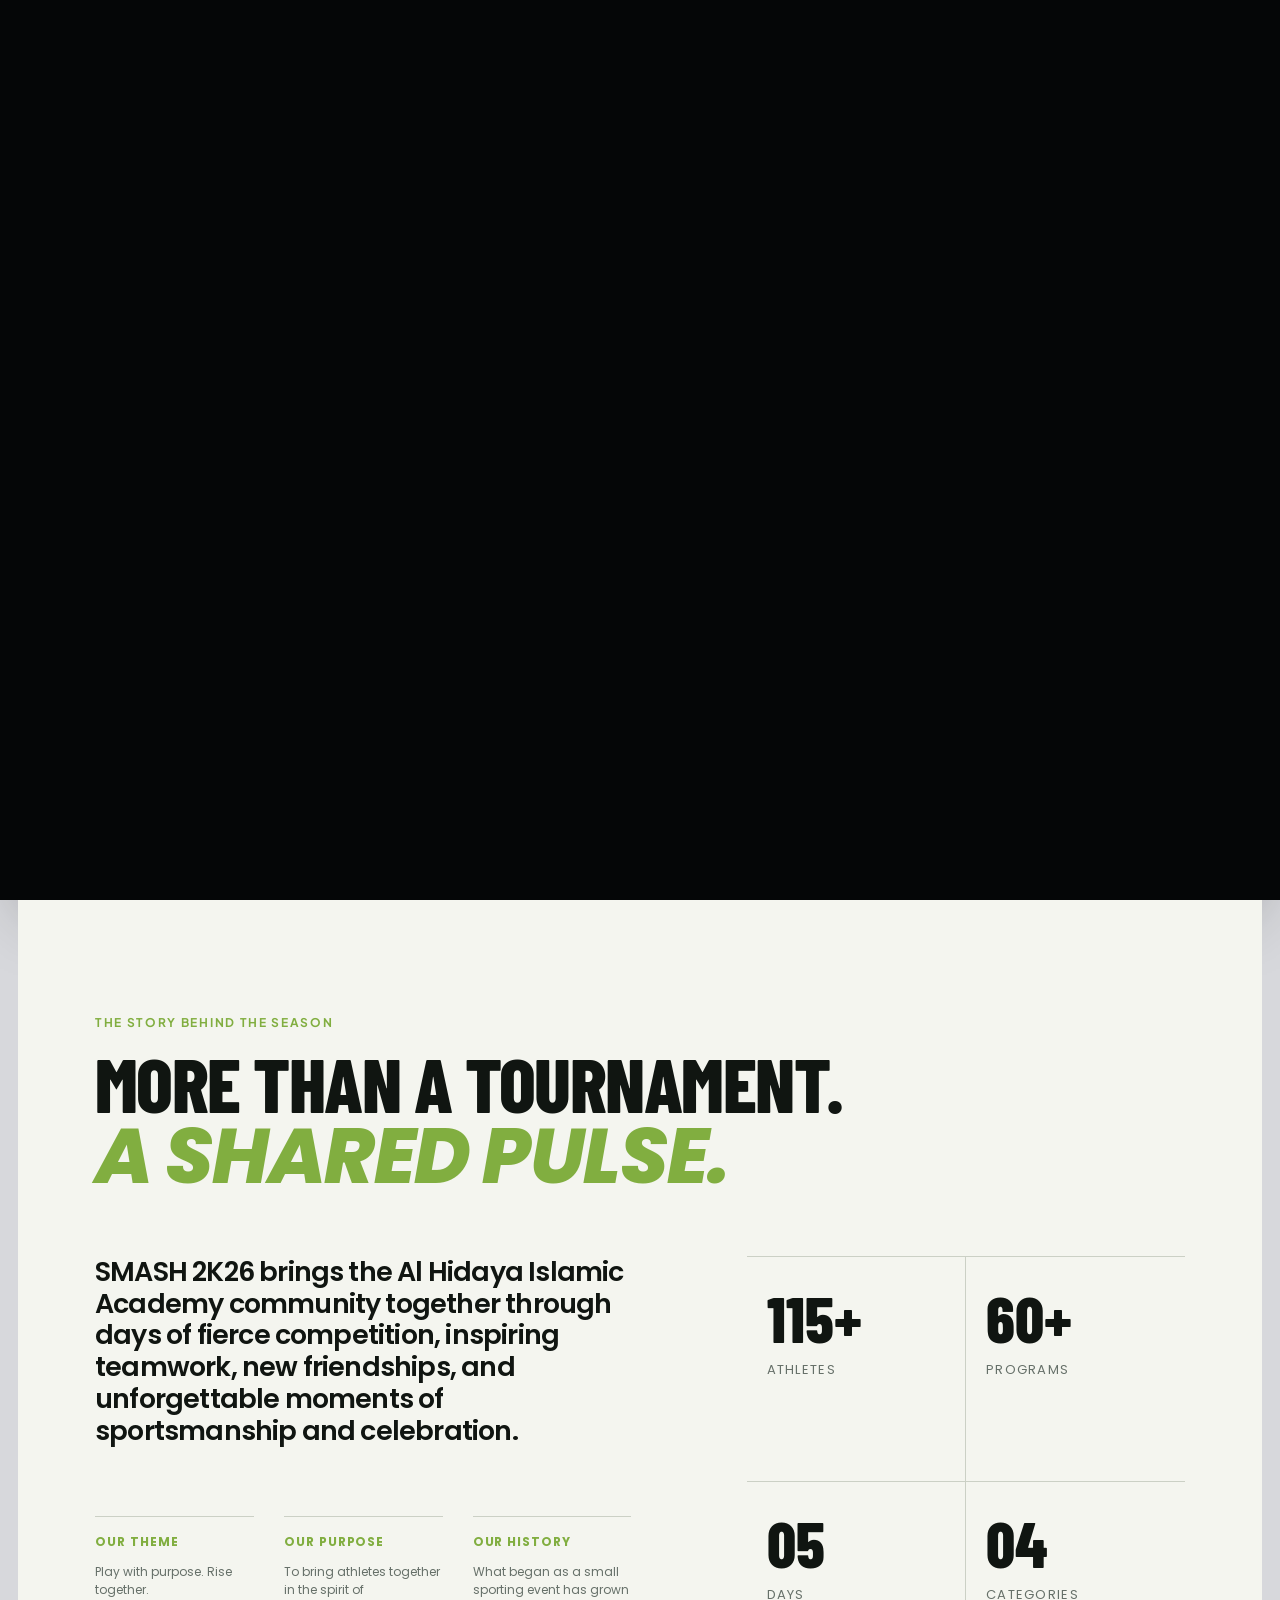
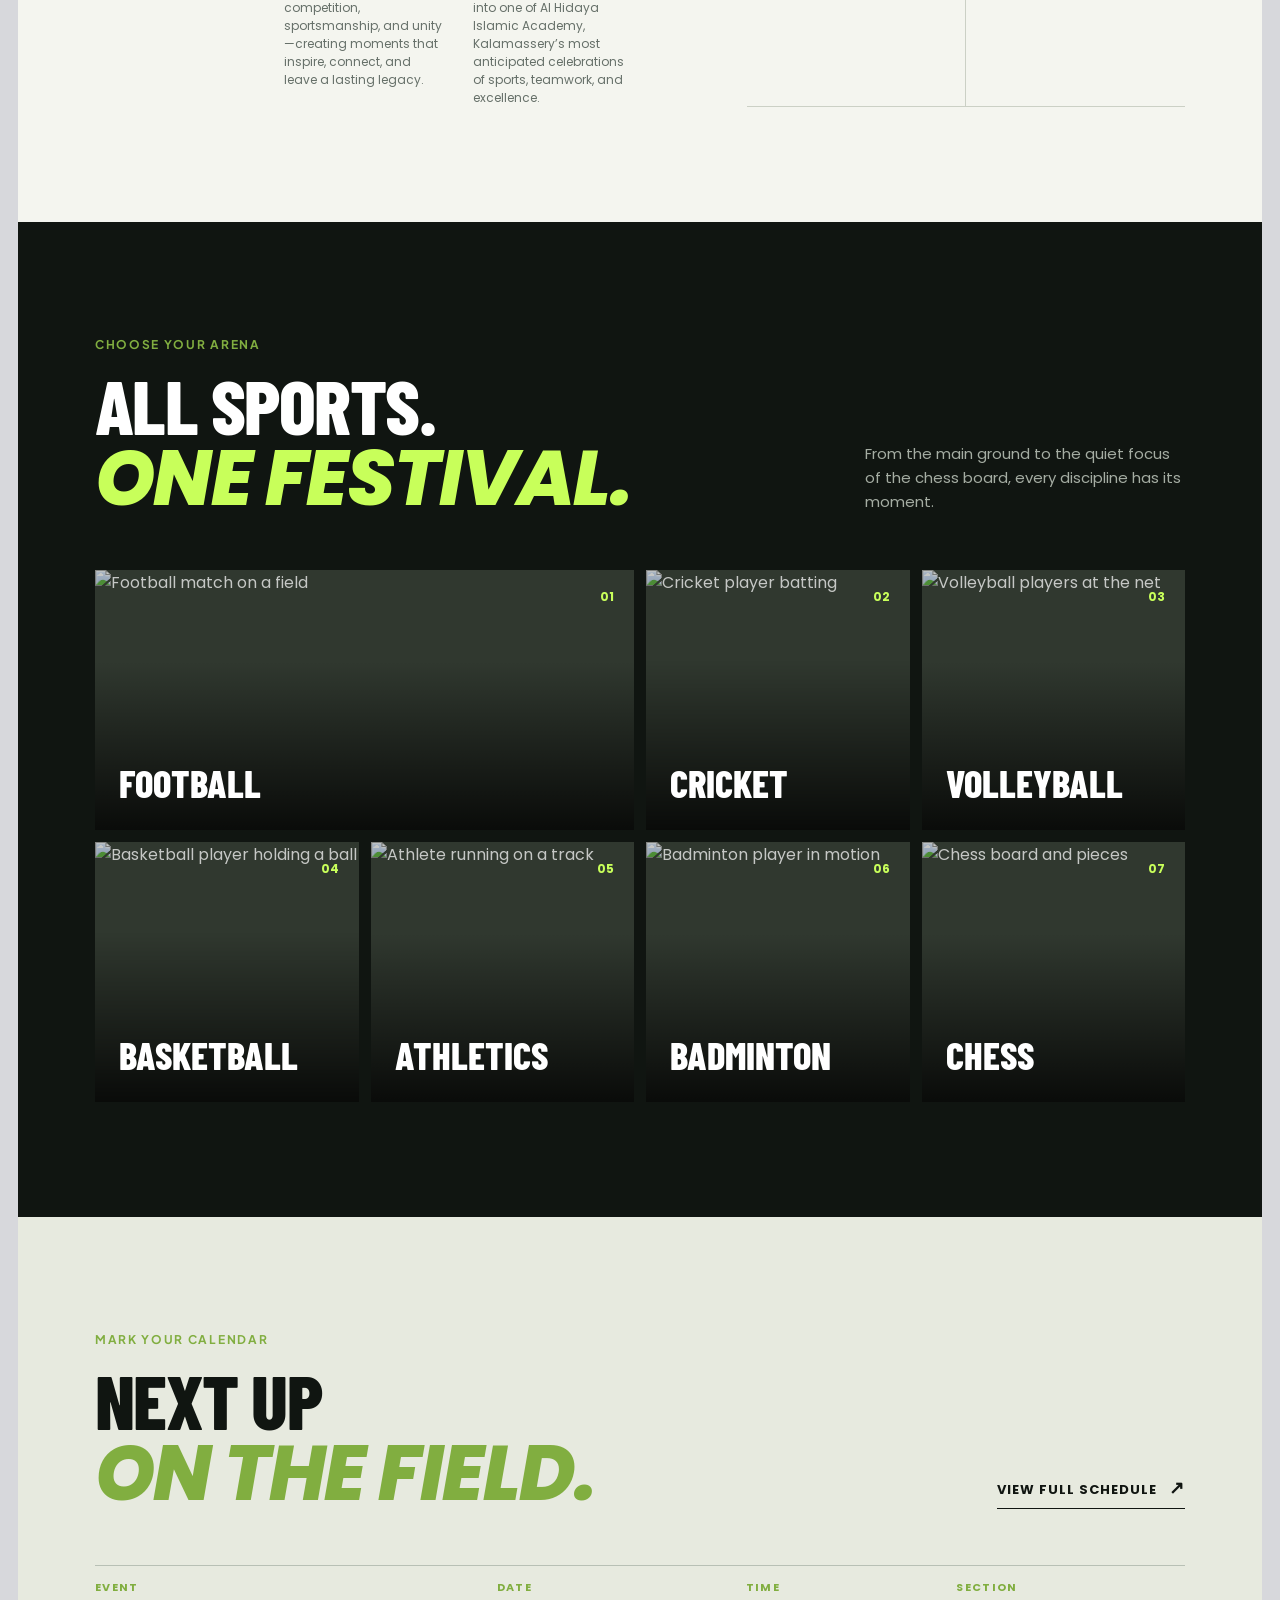
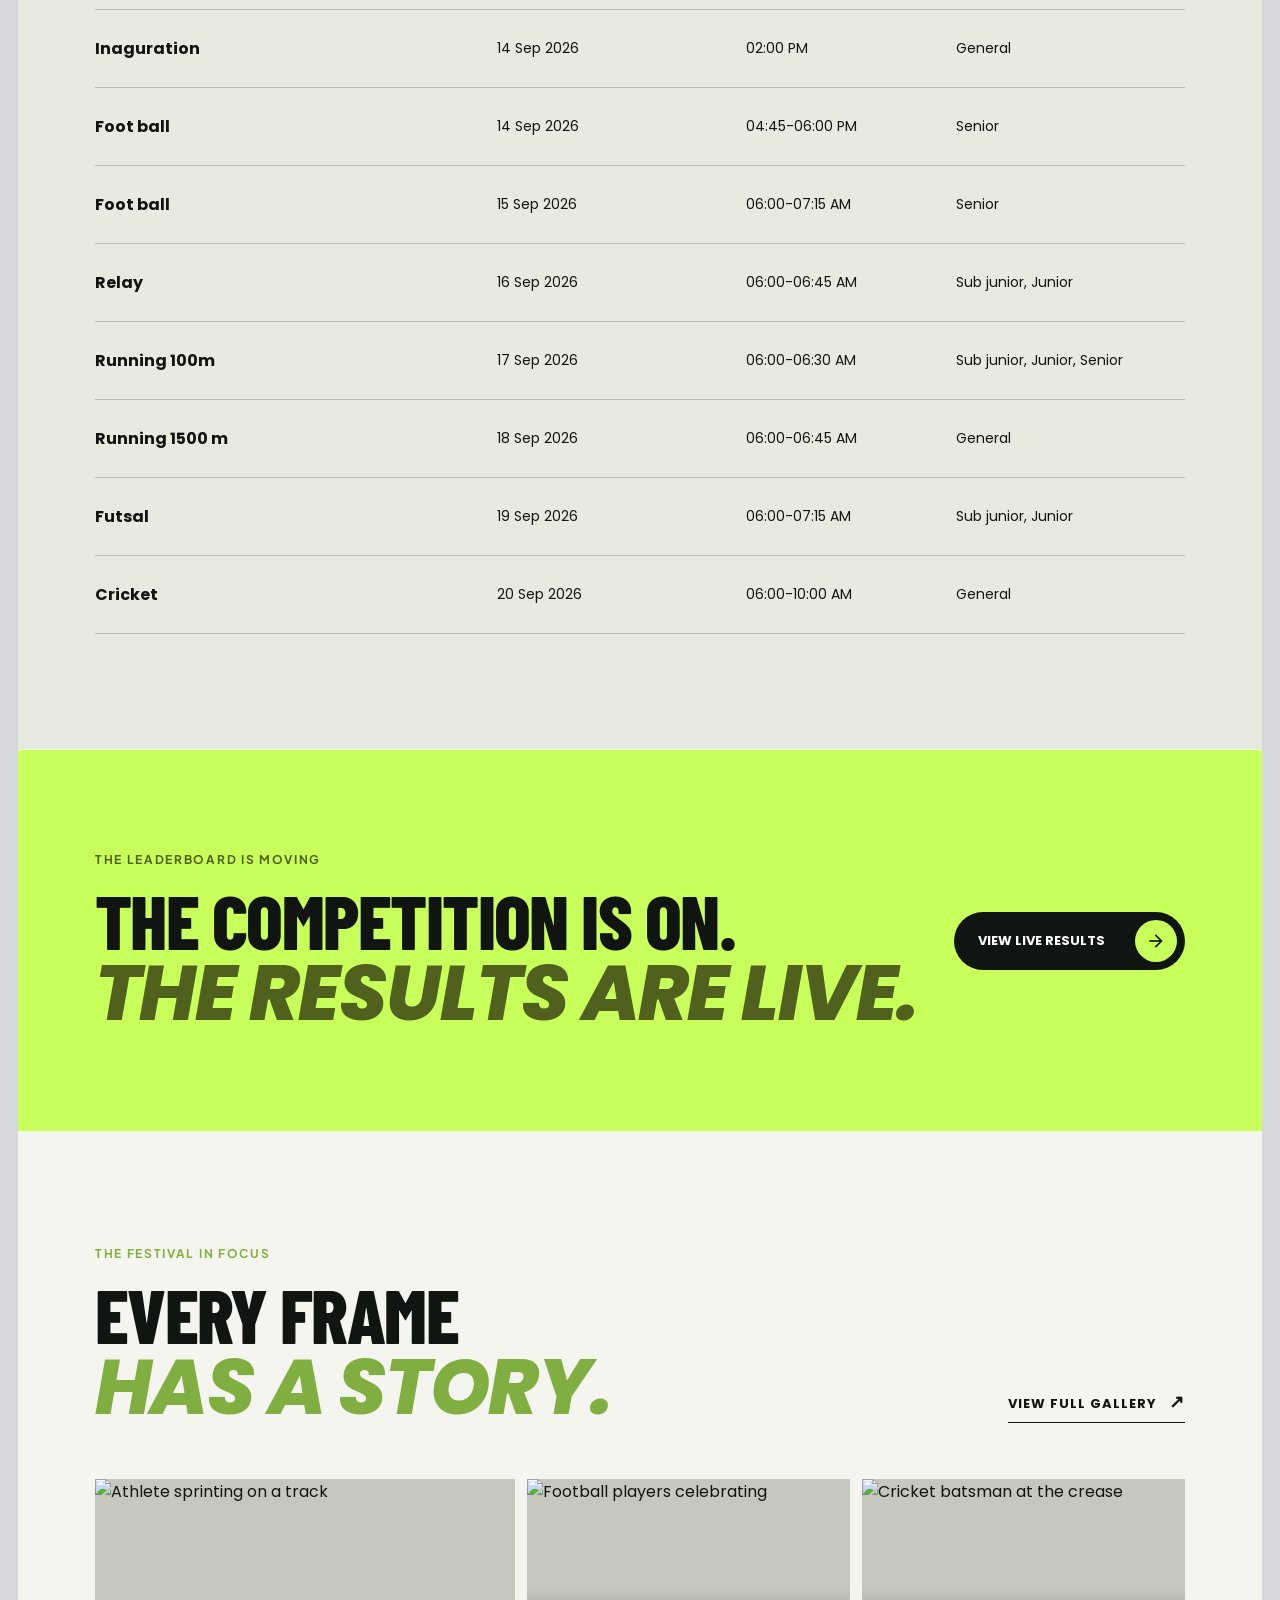
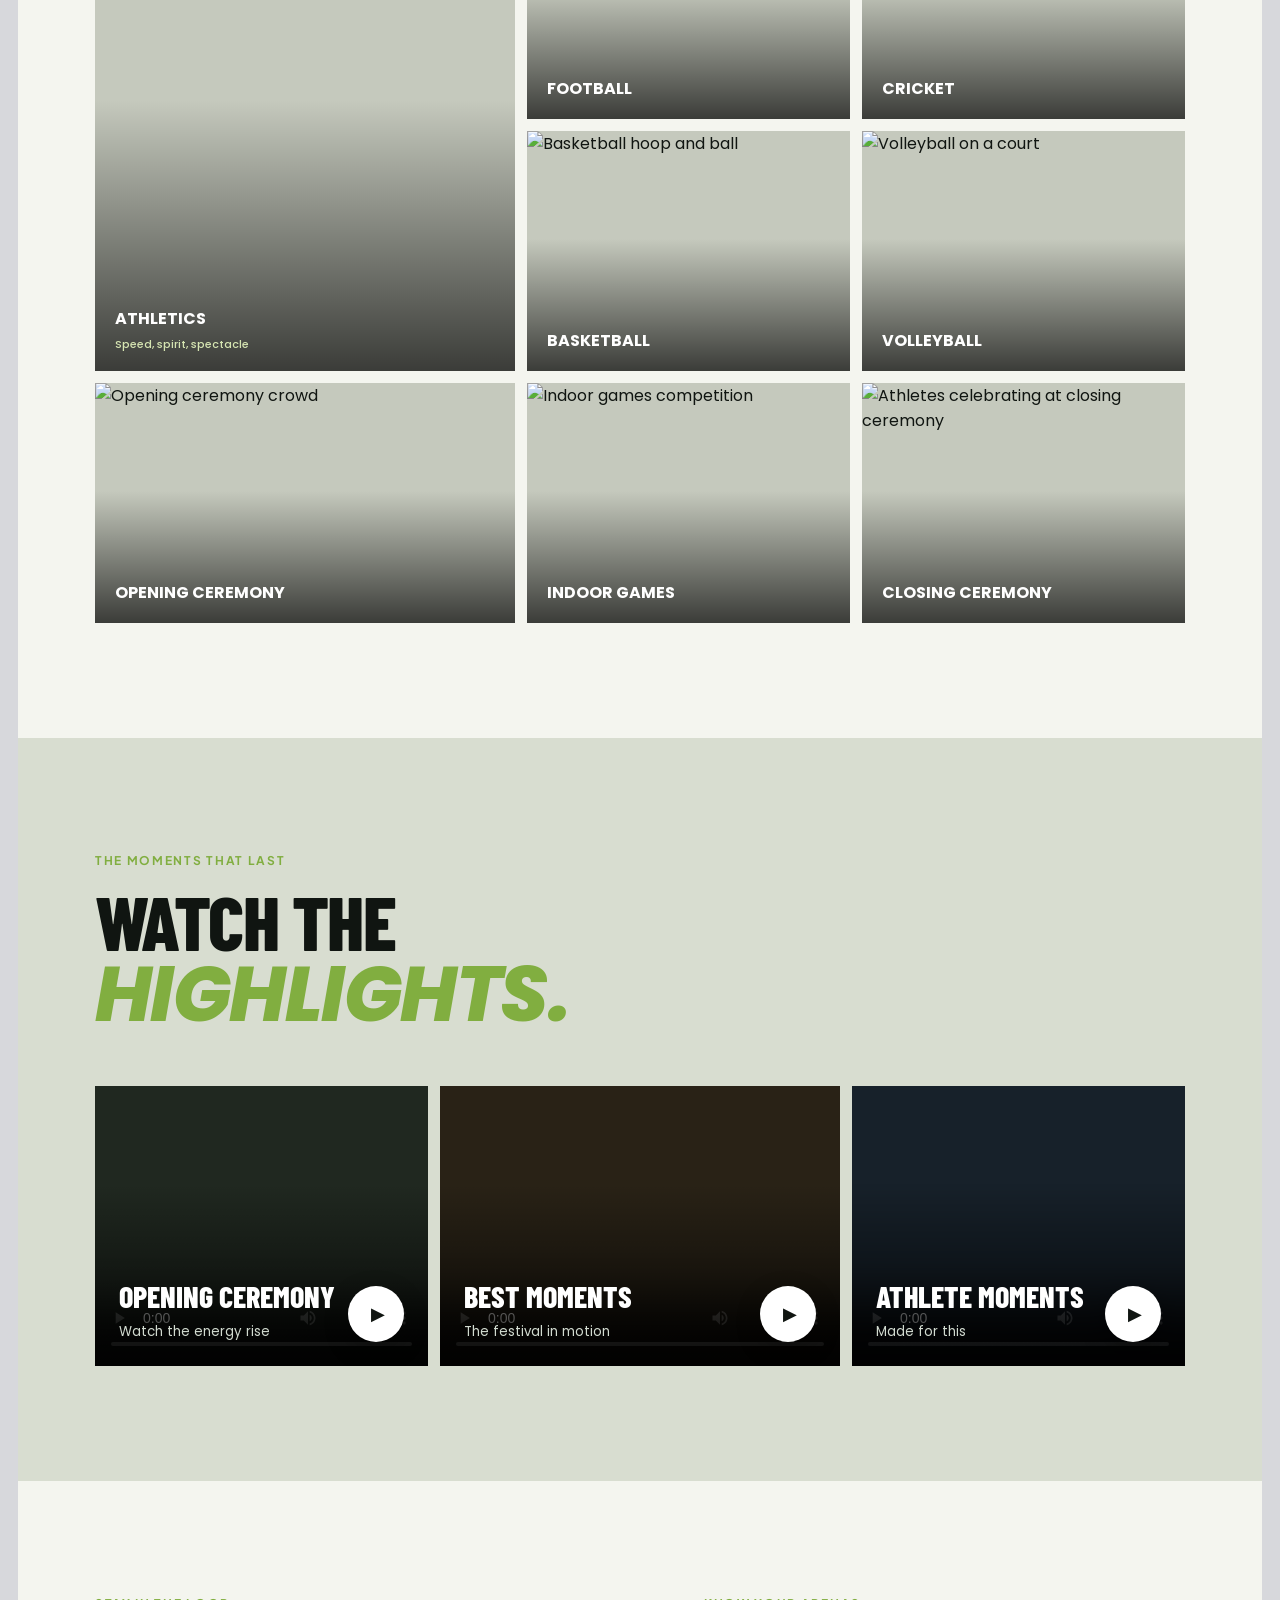
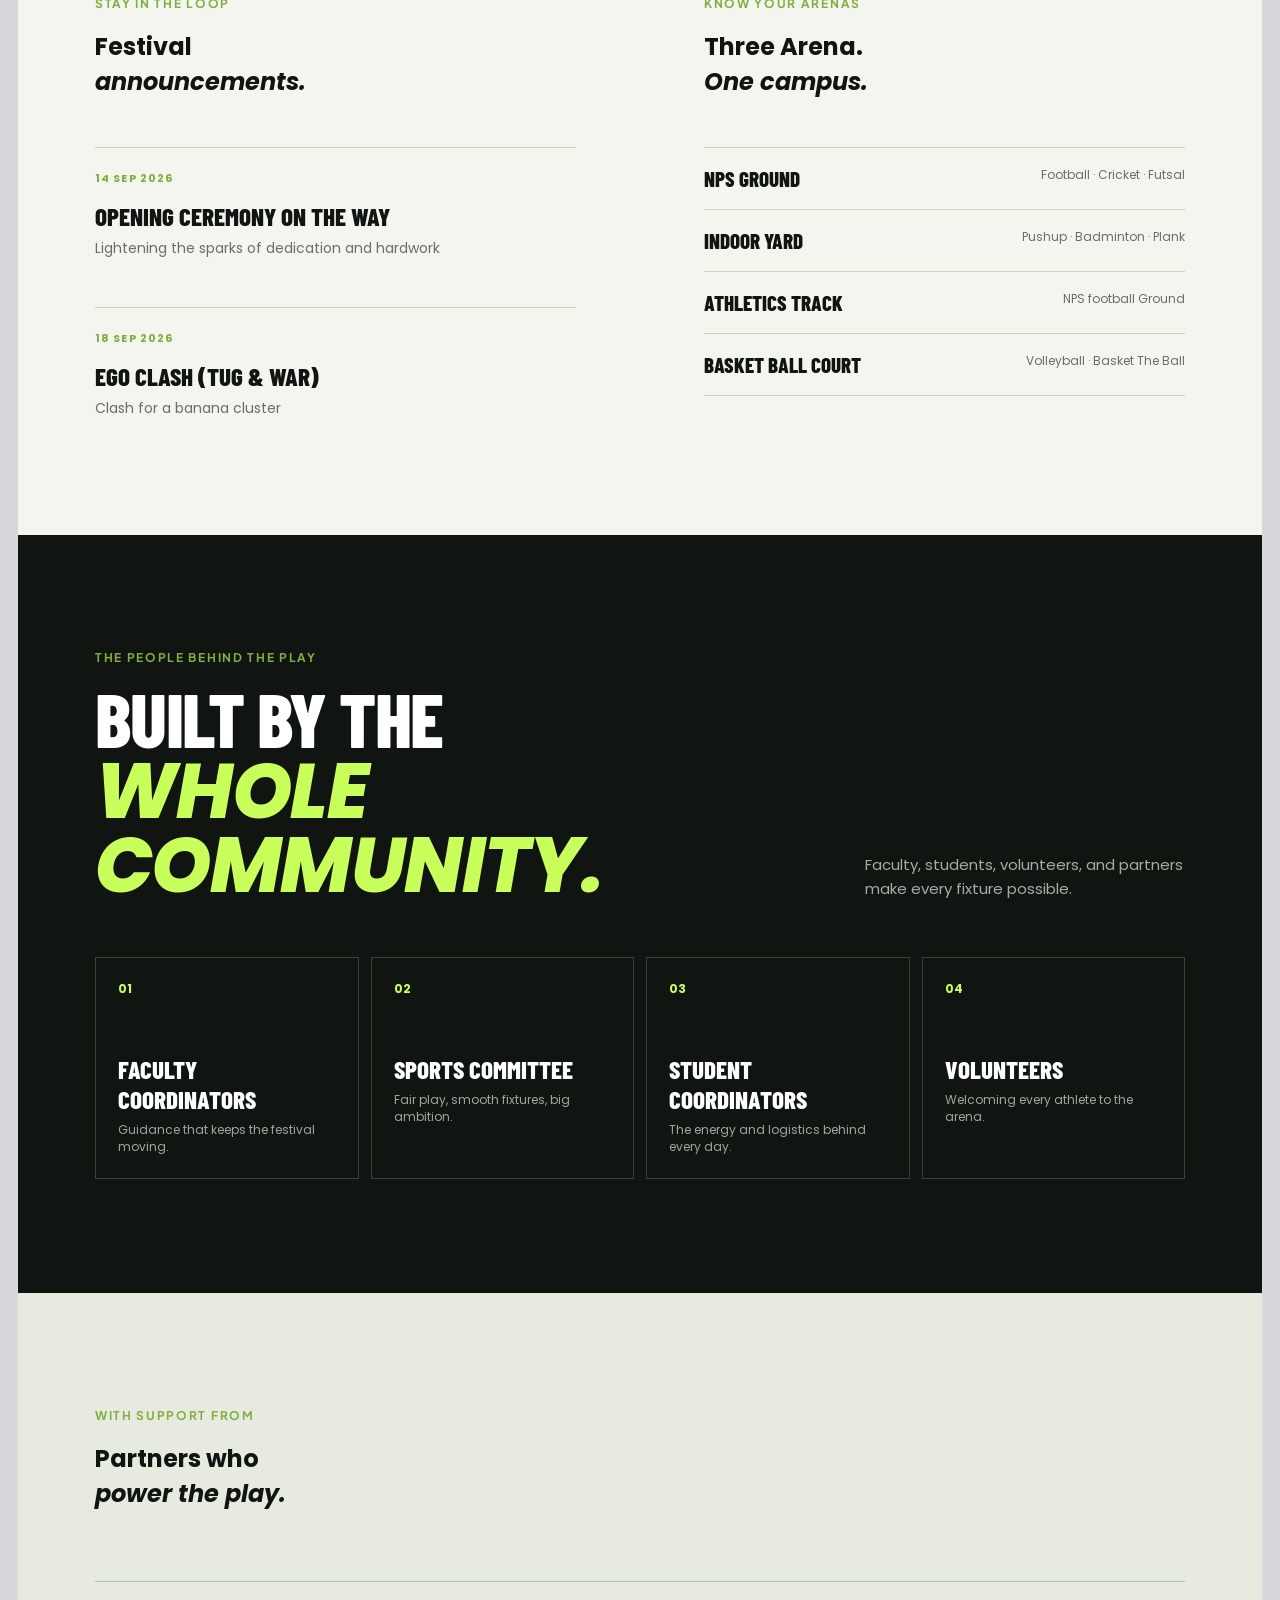
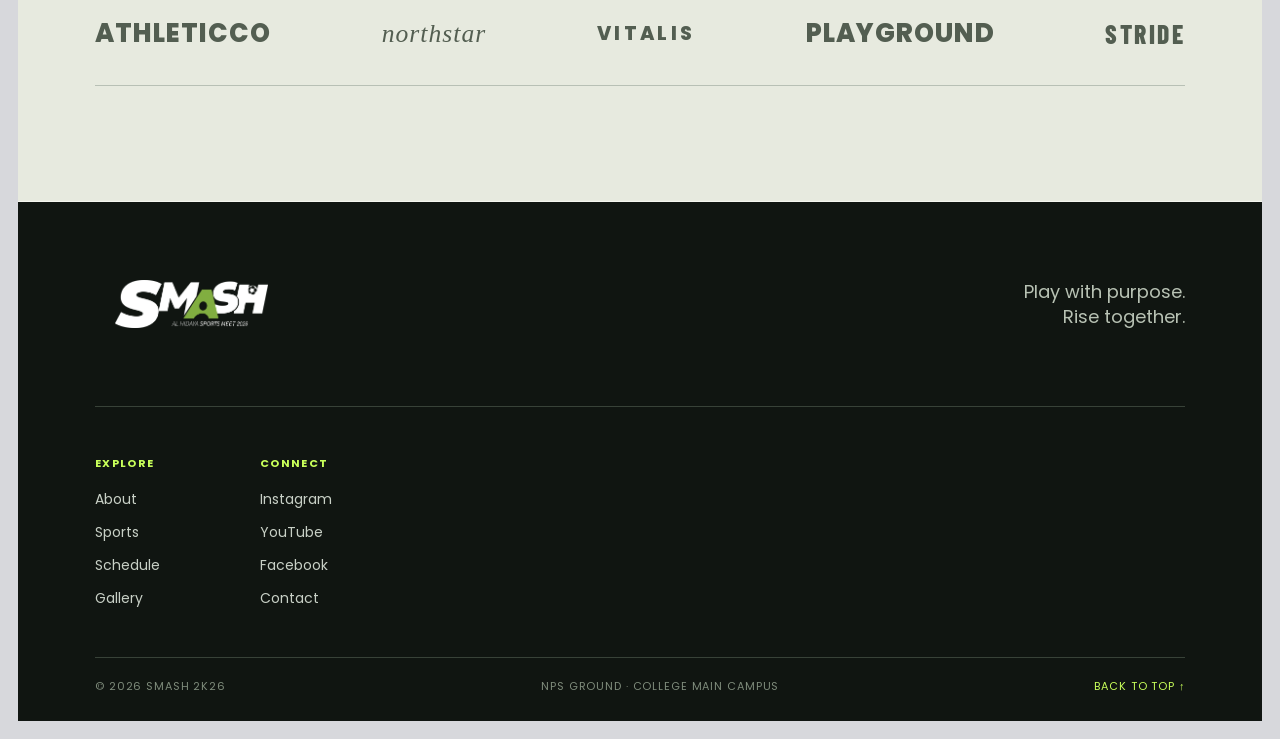
==== commit 8efbe258: "index" ====
--- a/index.html
+++ b/index.html
@@ -26,6 +26,9 @@
 <link rel="stylesheet" href="https://fonts.googleapis.com/css2?family=Material+Symbols+Outlined:opsz,wght,FILL,GRAD@20..48,100..700,0..1,-50..200&icon_names=arrow_forward" />
 </head>
 <body>
+  <div class="site-loader" id="siteLoader" aria-hidden="true">
+    <video src="./loading%20.mp4" autoplay muted playsinline preload="auto"></video>
+  </div>
    <main class="hero-container" id="heroContainer" role="region" aria-label="College Sports Festival Hero">
     
     <!-- Cinematic Full-bleed Athlete Background Layer -->
@@ -148,7 +151,7 @@
 
     <section class="highlights-section content-section" id="highlights"><div class="section-heading"><span class="section-kicker">The moments that last</span><h2>Watch the<br><em>highlights.</em></h2></div><div class="highlight-grid"><article class="highlight-card"><video controls preload="metadata" playsinline poster="https://images.unsplash.com/photo-1461896836934-ffe607ba8211?q=80&w=900&auto=format&fit=crop" aria-label="Opening ceremony highlight video"><source src="https://storage.googleapis.com/coverr-main/mp4/Mt_Baker.mp4" type="video/mp4"></video><button class="highlight-play" type="button" aria-label="Play opening ceremony highlight">▶</button><strong>Opening ceremony</strong><small>Watch the energy rise</small></article><article class="highlight-card highlight-card-tall"><video controls preload="metadata" playsinline poster="https://images.unsplash.com/photo-1579952363873-27f3bade9f55?q=80&w=900&auto=format&fit=crop" aria-label="Best moments highlight video"><source src="https://storage.googleapis.com/coverr-main/mp4/Footboys.mp4" type="video/mp4"></video><button class="highlight-play" type="button" aria-label="Play best moments highlight">▶</button><strong>Best moments</strong><small>The festival in motion</small></article><article class="highlight-card"><video controls preload="metadata" playsinline poster="https://images.unsplash.com/photo-1552674605-db6ffd4facb5?q=80&w=900&auto=format&fit=crop" aria-label="Athlete moments highlight video"><source src="https://storage.googleapis.com/coverr-main/mp4/Footage-of-a-sportsman-running-on-a-treadmill.mp4" type="video/mp4"></video><button class="highlight-play" type="button" aria-label="Play athlete moments highlight">▶</button><strong>Athlete moments</strong><small>Made for this</small></article></div></section>
 
-    <section class="info-section content-section" id="announcements"><div class="info-column"><span class="section-kicker">Stay in the loop</span><h2>Festival<br><em>announcements.</em></h2><div class="announcement"><time>08 SEP 2026</time><strong>Football fixtures are now live</strong><p>Check your team's reporting time and group-stage venue before match day.</p></div><div class="announcement"><time>04 SEP 2026</time><strong>Volunteer briefing moved to 18 Sep</strong><p>All student coordinators should report to the Indoor Stadium at 4:00 PM.</p></div></div><div class="info-column venue-column" id="venues"><span class="section-kicker">Know your arenas</span><h2>Five venues.<br><em>One campus.</em></h2><div class="venue-list"><div><strong>Main Ground</strong><span>Football · Opening Ceremony</span></div><div><strong>Indoor Stadium</strong><span>Basketball · Badminton · Table Tennis</span></div><div><strong>Athletics Track</strong><span>Track & Field Finals</span></div><div><strong>North Court</strong><span>Volleyball · Outdoor training</span></div></div></div></section>
+    <section class="info-section content-section" id="announcements"><div class="info-column"><span class="section-kicker">Stay in the loop</span><h2>Festival<br><em>announcements.</em></h2><div class="announcement"><time>14 SEP 2026</time><strong>Opening ceremony on the way</strong><p>Lightening the sparks of dedication and hardwork</p></div><div class="announcement"><time>18 SEP 2026</time><strong>Ego Clash (Tug & War)</strong><p>Clash for a banana cluster</p></div></div><div class="info-column venue-column" id="venues"><span class="section-kicker">Know your arenas</span><h2>Three Arena.<br><em>One campus.</em></h2><div class="venue-list"><div><strong>NPS Ground</strong><span>Football · Cricket · Futsal</span></div><div><strong>Indoor Yard</strong><span>Pushup · Badminton · Plank</span></div><div><strong>Athletics Track</strong><span>NPS football Ground</span></div><div><strong>Basket Ball Court</strong><span>Volleyball · Basket The Ball</span></div></div></div></section>
 
     <section class="community-section content-section" id="committee"><div class="section-heading section-heading-row"><div><span class="section-kicker">The people behind the play</span><h2>Built by the<br><em>whole community.</em></h2></div><p>Faculty, students, volunteers, and partners make every fixture possible.</p></div><div class="people-grid"><div><b>01</b><strong>Faculty coordinators</strong><span>Guidance that keeps the festival moving.</span></div><div><b>02</b><strong>Sports committee</strong><span>Fair play, smooth fixtures, big ambition.</span></div><div><b>03</b><strong>Student coordinators</strong><span>The energy and logistics behind every day.</span></div><div><b>04</b><strong>Volunteers</strong><span>Welcoming every athlete to the arena.</span></div></div></section>
 
@@ -174,6 +177,13 @@
   </div>
 
   <script>
+
+    document.querySelector('#siteLoader video')?.addEventListener('ended', () => {
+      const siteLoader = document.getElementById('siteLoader');
+      if (!siteLoader) return;
+      siteLoader.classList.add('is-hidden');
+      window.setTimeout(() => siteLoader.remove(), 850);
+    }, { once: true });
 
 
     document.addEventListener('DOMContentLoaded', () => {
--- a/style.css
+++ b/style.css
@@ -82,6 +82,33 @@
       align-items: center;
       justify-content: flex-start;
       gap: 18px;
+    }
+
+    .site-loader {
+      position: fixed;
+      inset: 0;
+      z-index: 3000;
+      background: #050607;
+      opacity: 1;
+      transform: translateY(0);
+      transition: transform .8s var(--ease-cinematic), visibility .8s ease;
+    }
+
+    .site-loader.is-hidden {
+      visibility: hidden;
+      pointer-events: none;
+      transform: translateY(-100%);
+    }
+
+    .site-loader video {
+      display: block;
+      width: 100%;
+      height: 100%;
+      object-fit: cover;
+    }
+
+    @media (prefers-reduced-motion: reduce) {
+      .site-loader { transition: none; }
     }
 
     @media (min-width: 1024px) {
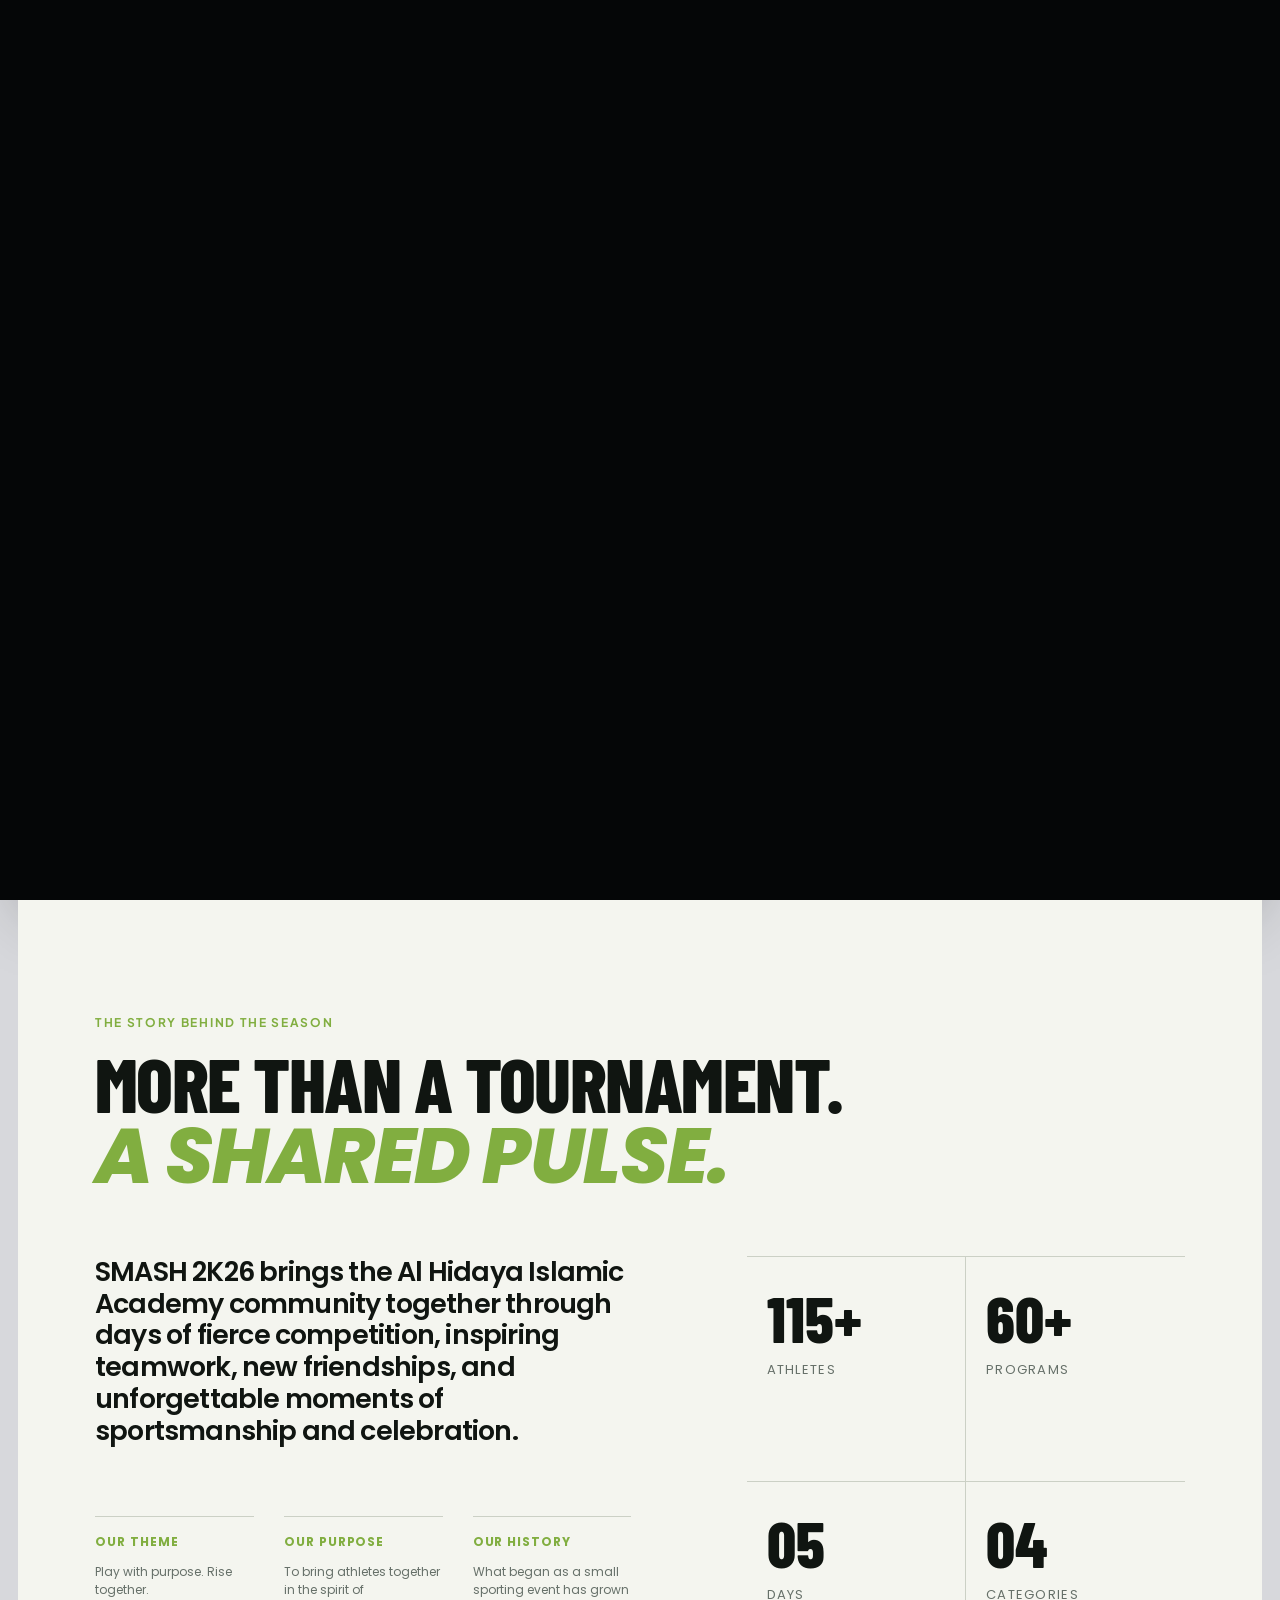
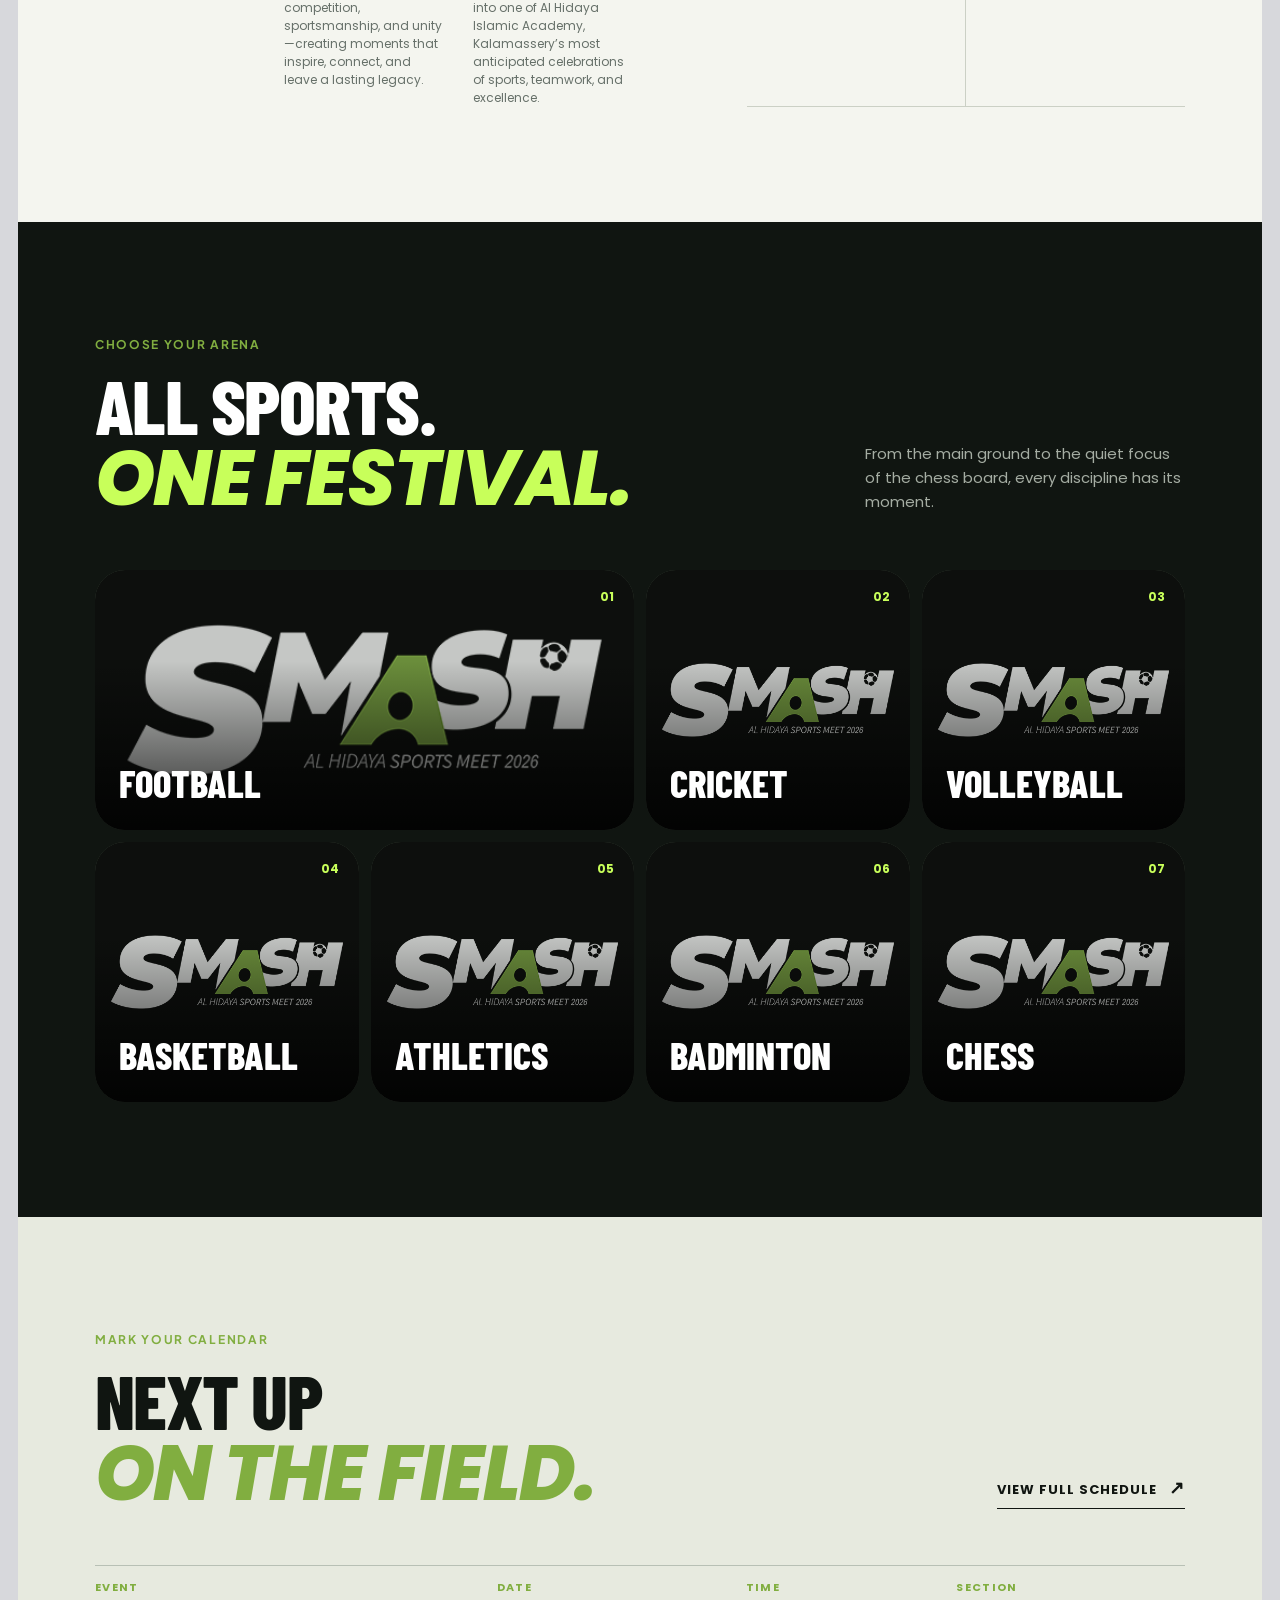
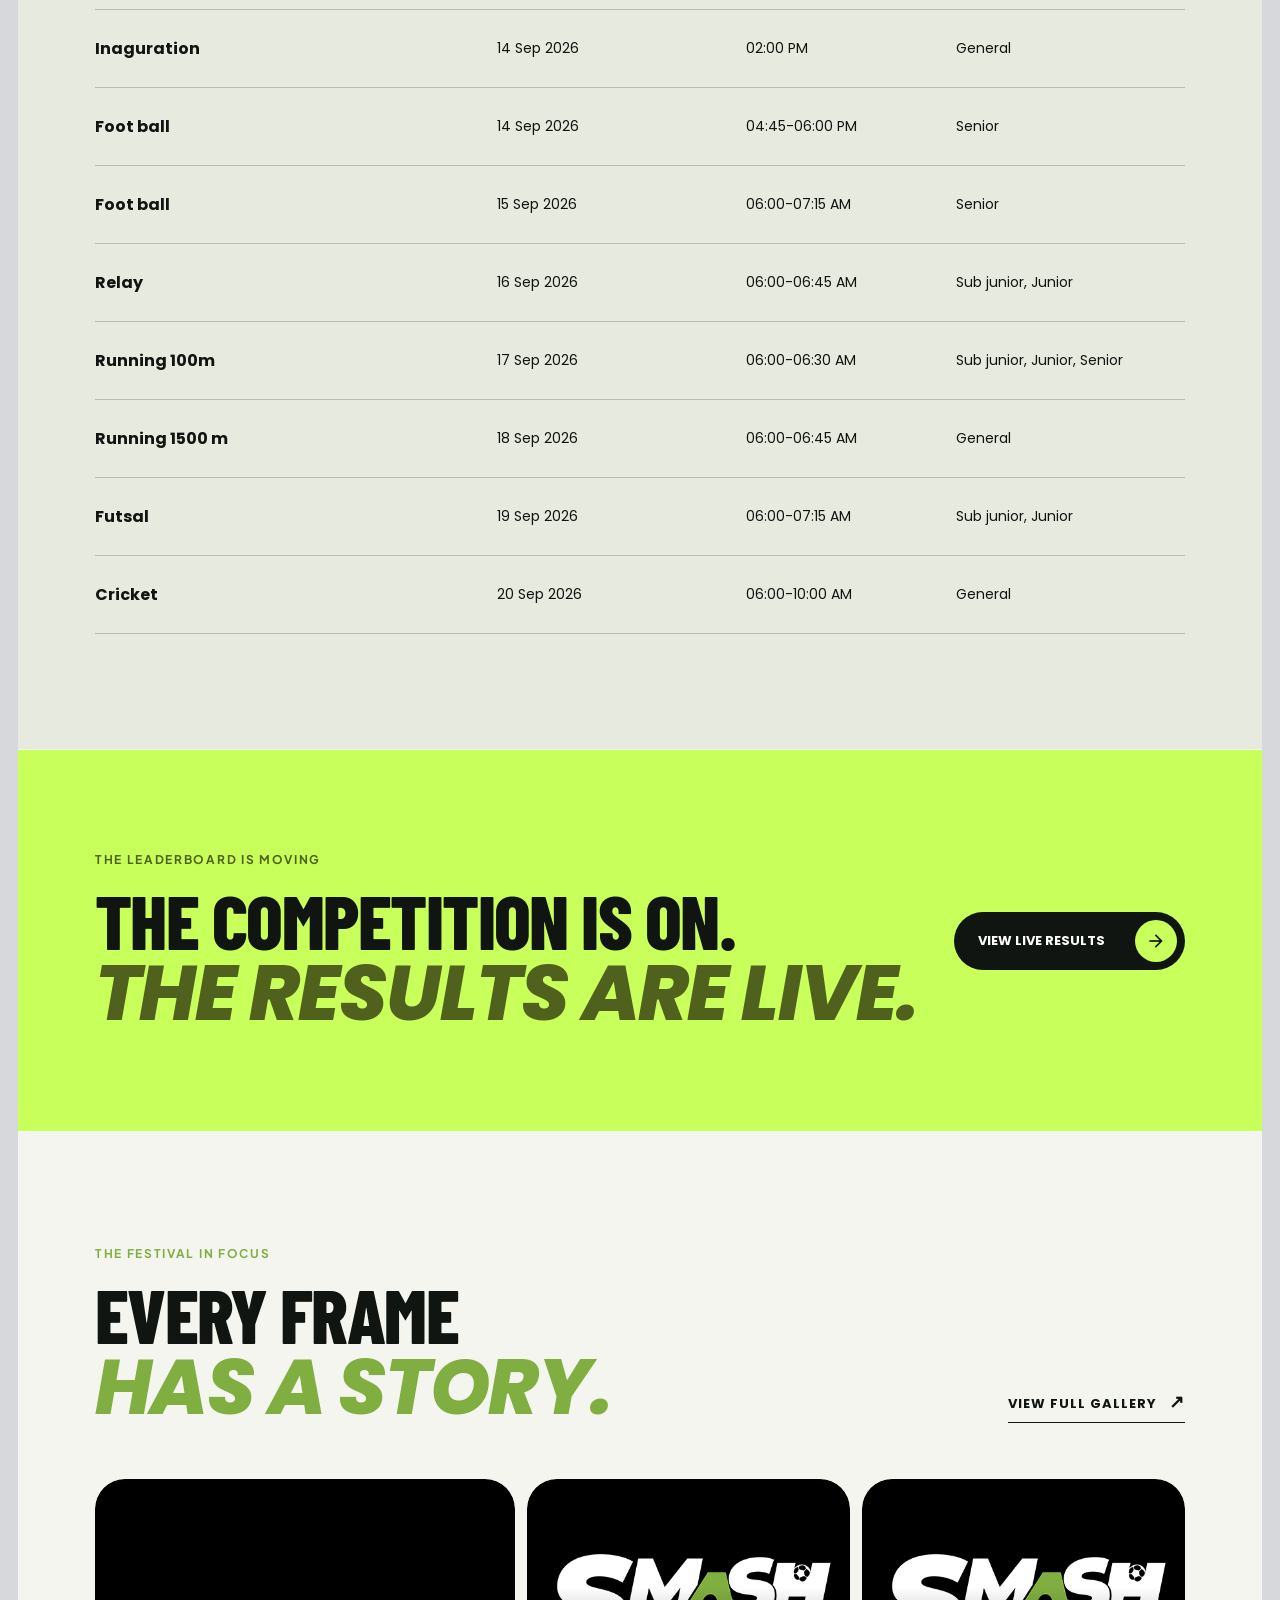
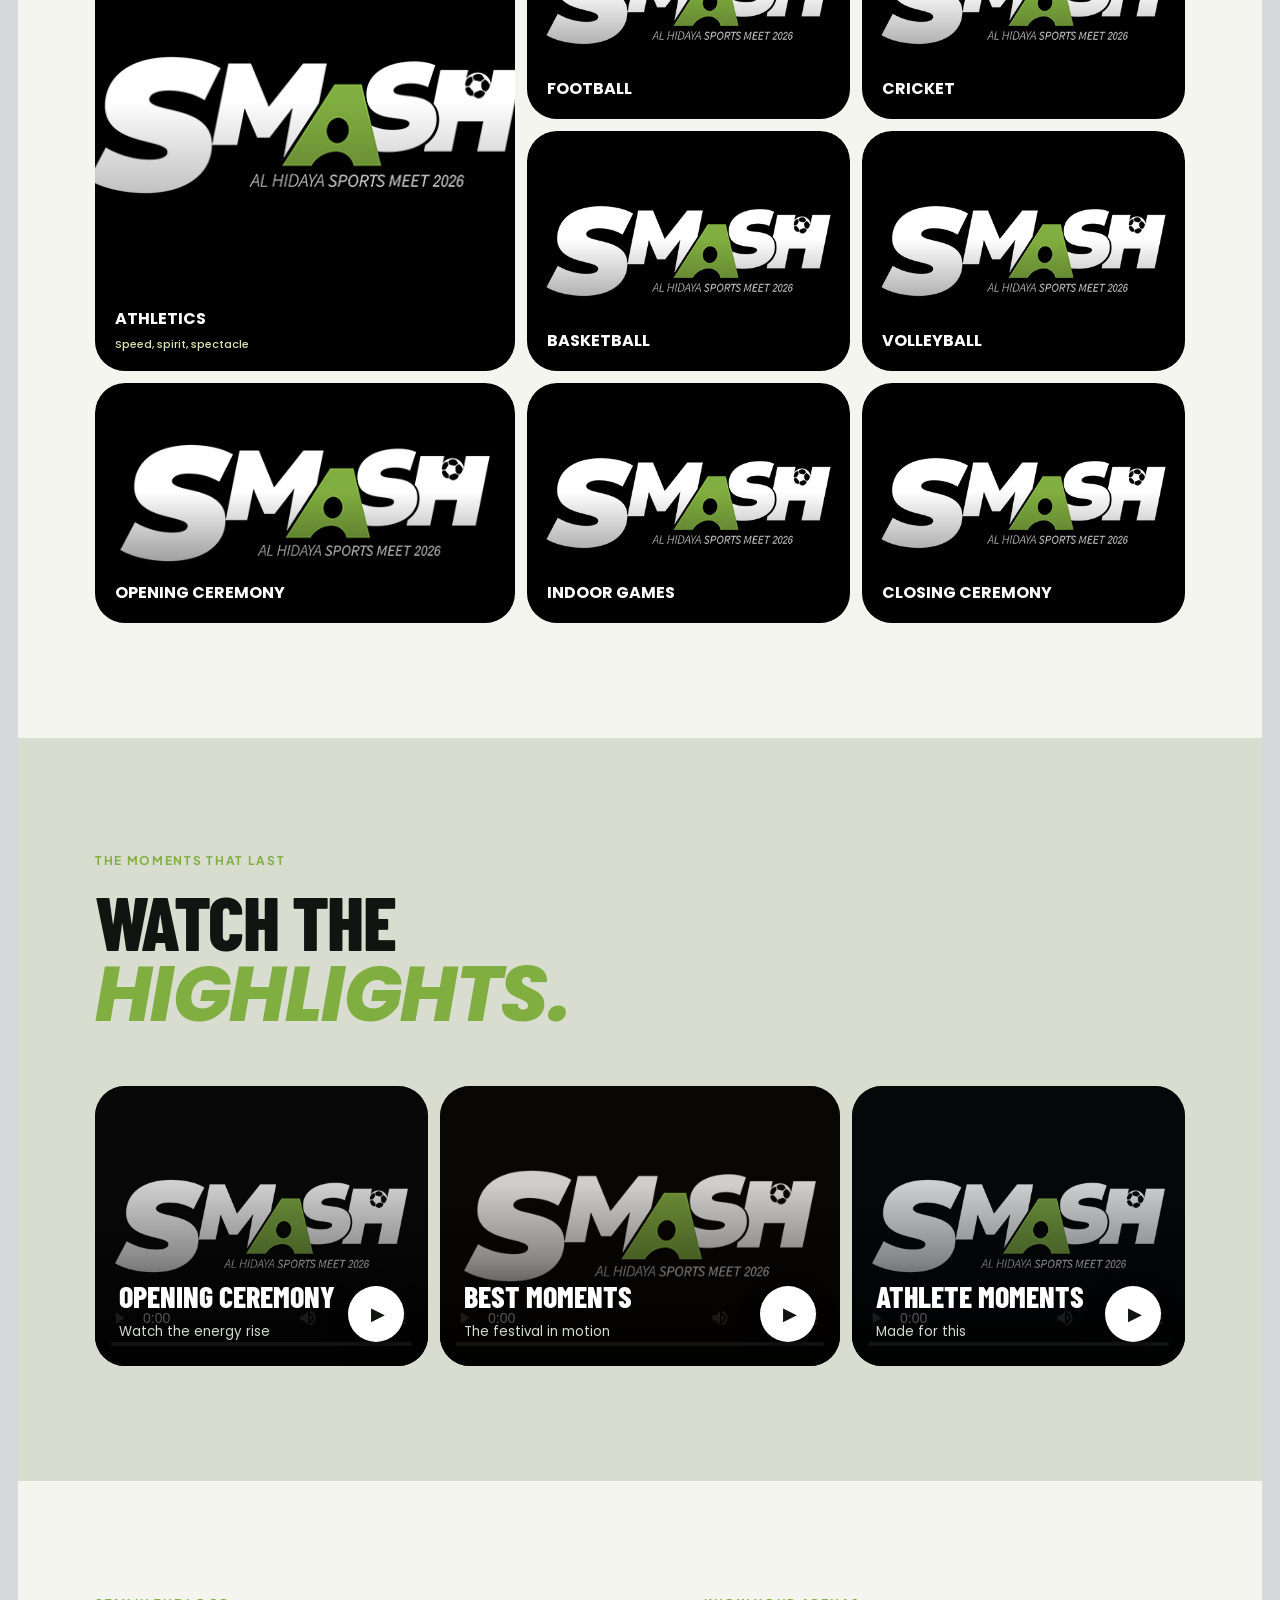
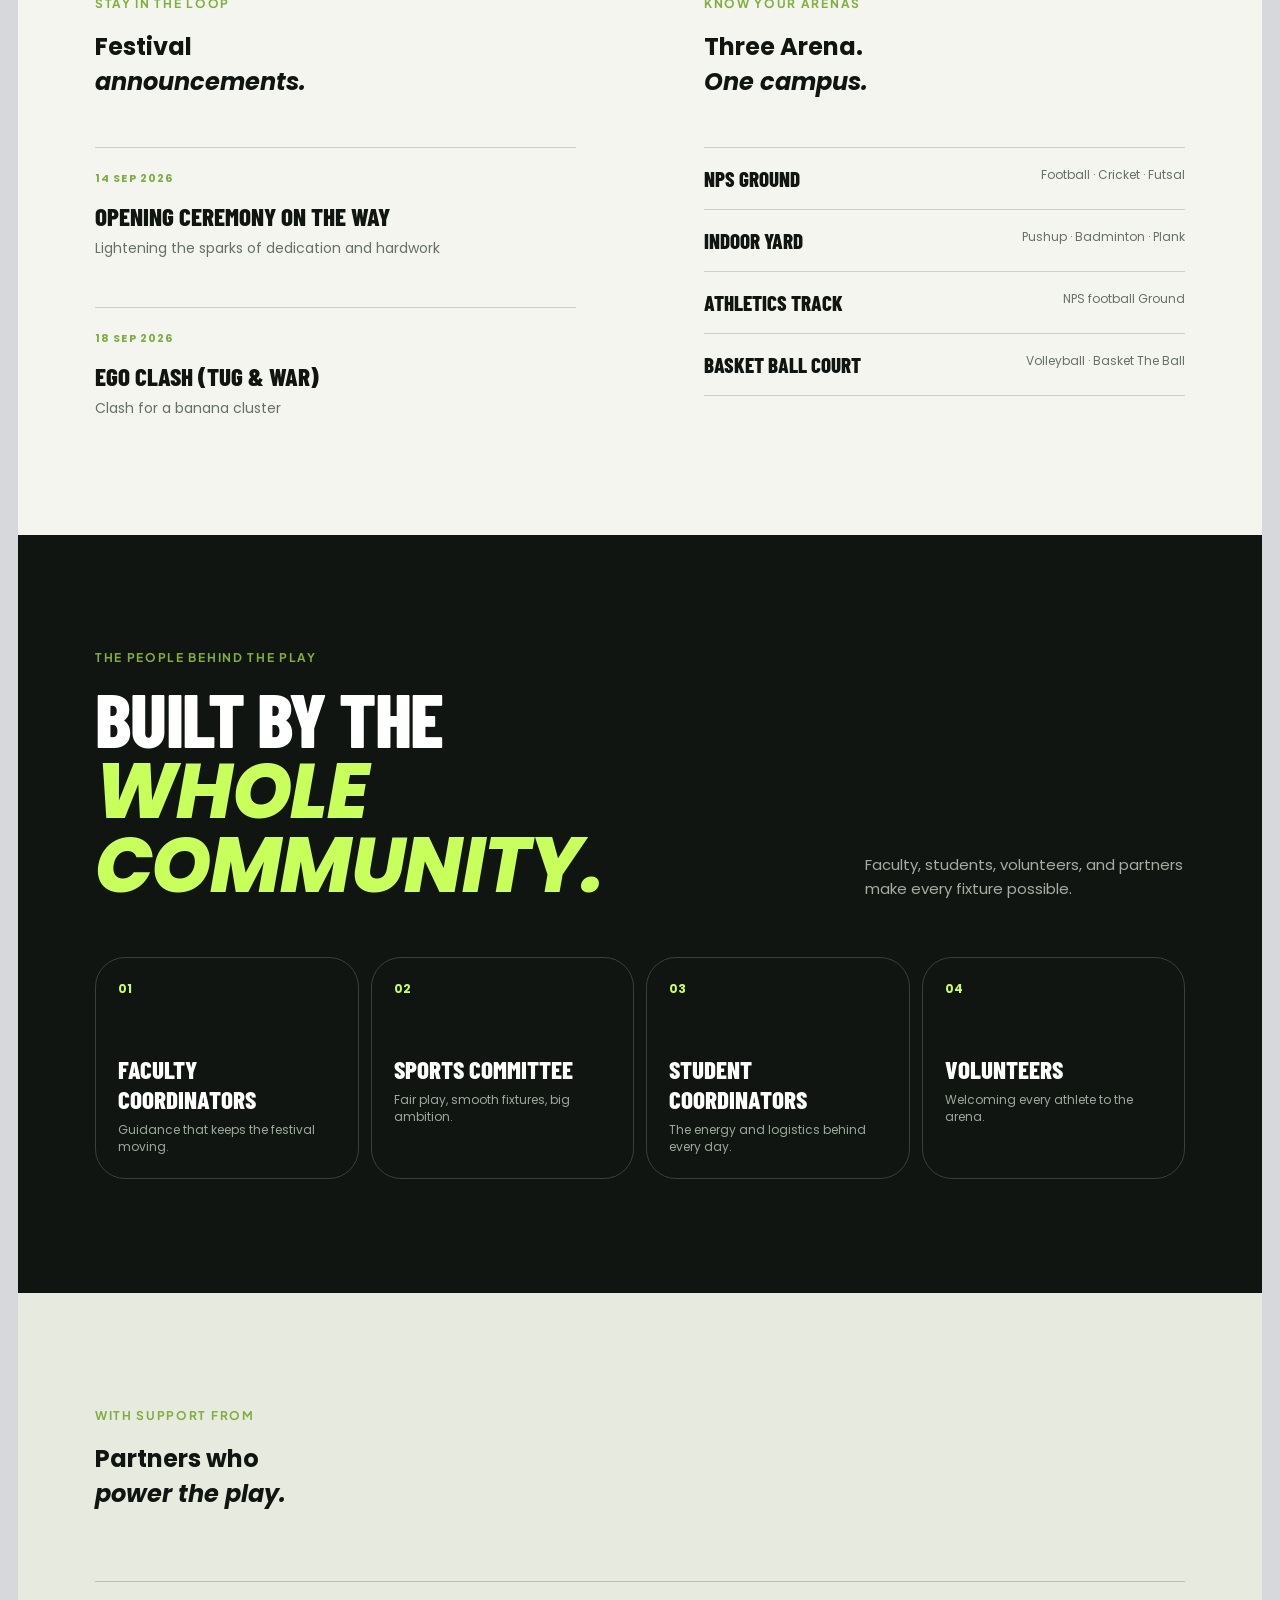
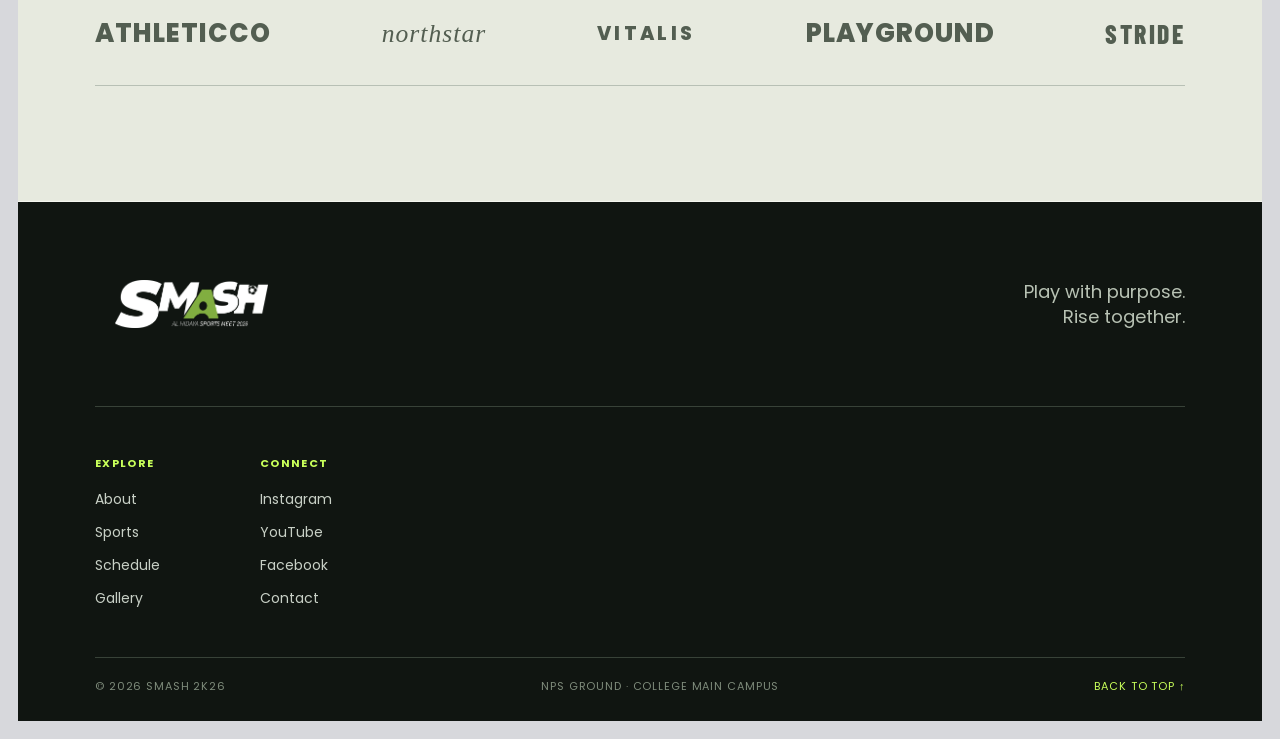
==== commit a5db05e0: "index" ====
--- a/index.html
+++ b/index.html
@@ -139,7 +139,7 @@
     </section>
 
     <section class="sports-section content-section" id="sports"><div class="section-heading section-heading-row"><div><span class="section-kicker">Choose your arena</span><h2>All sports.<br><em>One festival.</em></h2></div><p>From the main ground to the quiet focus of the chess board, every discipline has its moment.</p></div><div class="sports-grid">
-      <a class="sport-card sport-card-wide" href="#schedule"><img src="https://images.unsplash.com/photo-1579952363873-27f3bade9f55?q=80&w=1200&auto=format&fit=crop" alt="Football match on a field"><span>Football</span><b>01</b></a><a class="sport-card" href="#schedule"><img src="https://images.unsplash.com/photo-1540747913346-19e32dc3e97e?q=80&w=900&auto=format&fit=crop" alt="Cricket player batting"><span>Cricket</span><b>02</b></a><a class="sport-card" href="#schedule"><img src="https://images.unsplash.com/photo-1547347298-4074fc3086f0?q=80&w=900&auto=format&fit=crop" alt="Volleyball players at the net"><span>Volleyball</span><b>03</b></a><a class="sport-card" href="#schedule"><img src="https://images.unsplash.com/photo-1546519638-68e109498ffc?q=80&w=900&auto=format&fit=crop" alt="Basketball player holding a ball"><span>Basketball</span><b>04</b></a><a class="sport-card" href="#schedule"><img src="https://images.unsplash.com/photo-1552674605-db6ffd4facb5?q=80&w=900&auto=format&fit=crop" alt="Athlete running on a track"><span>Athletics</span><b>05</b></a><a class="sport-card" href="#schedule"><img src="https://images.unsplash.com/photo-1626224583764-f87db24ac4ea?q=80&w=900&auto=format&fit=crop" alt="Badminton player in motion"><span>Badminton</span><b>06</b></a><a class="sport-card" href="#schedule"><img src="https://images.unsplash.com/photo-1586165368502-1bad197a6461?q=80&w=900&auto=format&fit=crop" alt="Chess board and pieces"><span>Chess</span><b>07</b></a></a>
+      <a class="sport-card sport-card-wide" href="#schedule"><img src="./logo34.png" alt="Football match on a field"><span>Football</span><b>01</b></a><a class="sport-card" href="#schedule"><img src="./logo34.png" alt="Cricket player batting"><span>Cricket</span><b>02</b></a><a class="sport-card" href="#schedule"><img src="./logo34.png" alt="Volleyball players at the net"><span>Volleyball</span><b>03</b></a><a class="sport-card" href="#schedule"><img src="./logo34.png" alt="Basketball player holding a ball"><span>Basketball</span><b>04</b></a><a class="sport-card" href="#schedule"><img src="./logo34.png" alt="Athlete running on a track"><span>Athletics</span><b>05</b></a><a class="sport-card" href="#schedule"><img src="./logo34.png" alt="Badminton player in motion"><span>Badminton</span><b>06</b></a><a class="sport-card" href="#schedule"><img src="./logo34.png" alt="Chess board and pieces"><span>Chess</span><b>07</b></a></a>
     </div></section>
 
     <section class="schedule-section content-section" id="schedule"><div class="section-heading section-heading-row"><div><span class="section-kicker">Mark your calendar</span><h2>Next up<br><em>on the field.</em></h2></div><a class="text-link" href="schedule.html">View full schedule <span>↗</span></a></div><div class="schedule-table" id="schedule-table"><div class="schedule-row schedule-head"><span>Event</span><span>Date</span><span>Time</span><span>Section</span></div><div class="schedule-row"><strong>Inaguration</strong><span>14 Sep 2026</span><span>02:00 PM</span><span>General</span></div><div class="schedule-row"><strong>Foot ball</strong><span>14 Sep 2026</span><span>04:45-06:00 PM</span><span>Senior</span></div><div class="schedule-row"><strong>Foot ball</strong><span>15 Sep 2026</span><span>06:00-07:15 AM</span><span>Senior</span></div><div class="schedule-row"><strong>Relay</strong><span>16 Sep 2026</span><span>06:00-06:45 AM</span><span>Sub junior, Junior</span></div><div class="schedule-row"><strong>Running 100m</strong><span>17 Sep 2026</span><span>06:00-06:30 AM</span><span>Sub junior, Junior, Senior</span></div><div class="schedule-row"><strong>Running 1500 m</strong><span>18 Sep 2026</span><span>06:00-06:45 AM</span><span>General</span></div><div class="schedule-row"><strong>Futsal</strong><span>19 Sep 2026</span><span>06:00-07:15 AM</span><span>Sub junior, Junior</span></div><div class="schedule-row"><strong>Cricket</strong><span>20 Sep 2026</span><span>06:00-10:00 AM</span><span>General</span></div></div></section>
@@ -147,9 +147,9 @@
     <section class="results-cta" id="results"><div><span class="section-kicker">The leaderboard is moving</span><h2>The competition is on.<br><em>The results are live.</em></h2></div><a class="lime-button" href="https://ahiafestresultengine-wheat.vercel.app/" target="_blank" rel="noopener noreferrer">View live results <span class="material-symbols-outlined">
 arrow_forward</a></section>
 
-    <section class="gallery-section content-section" id="gallery"><div class="section-heading section-heading-row"><div><span class="section-kicker">The festival in focus</span><h2>Every frame<br><em>has a story.</em></h2></div><a class="text-link" href="#gallery">View full gallery <span>↗</span></a></div><div class="gallery-grid"><figure class="gallery-item gallery-feature"><img src="https://images.unsplash.com/photo-1461896836934-ffe607ba8211?q=80&w=1400&auto=format&fit=crop" alt="Athlete sprinting on a track"><figcaption>Athletics <small>Speed, spirit, spectacle</small></figcaption></figure><figure class="gallery-item"><img src="https://images.unsplash.com/photo-1518609878373-06d740f60d8b?q=80&w=900&auto=format&fit=crop" alt="Football players celebrating"><figcaption>Football</figcaption></figure><figure class="gallery-item"><img src="https://images.unsplash.com/photo-1531415074968-036ba1b575da?q=80&w=900&auto=format&fit=crop" alt="Cricket batsman at the crease"><figcaption>Cricket</figcaption></figure><figure class="gallery-item"><img src="https://images.unsplash.com/photo-1519861531473-9200262188bf?q=80&w=900&auto=format&fit=crop" alt="Basketball hoop and ball"><figcaption>Basketball</figcaption></figure><figure class="gallery-item"><img src="https://images.unsplash.com/photo-1612872087720-bb876e2e67d1?q=80&w=900&auto=format&fit=crop" alt="Volleyball on a court"><figcaption>Volleyball</figcaption></figure><figure class="gallery-item"><img src="https://images.unsplash.com/photo-1546519638-68e109498ffc?q=80&w=900&auto=format&fit=crop" alt="Opening ceremony crowd"><figcaption>Opening Ceremony</figcaption></figure><figure class="gallery-item"><img src="https://images.unsplash.com/photo-1540747913346-19e32dc3e97e?q=80&w=900&auto=format&fit=crop" alt="Indoor games competition"><figcaption>Indoor Games</figcaption></figure><figure class="gallery-item"><img src="https://images.unsplash.com/photo-1521412644187-c49fa049e84d?q=80&w=900&auto=format&fit=crop" alt="Athletes celebrating at closing ceremony"><figcaption>Closing Ceremony</figcaption></figure></div></section>
-
-    <section class="highlights-section content-section" id="highlights"><div class="section-heading"><span class="section-kicker">The moments that last</span><h2>Watch the<br><em>highlights.</em></h2></div><div class="highlight-grid"><article class="highlight-card"><video controls preload="metadata" playsinline poster="https://images.unsplash.com/photo-1461896836934-ffe607ba8211?q=80&w=900&auto=format&fit=crop" aria-label="Opening ceremony highlight video"><source src="https://storage.googleapis.com/coverr-main/mp4/Mt_Baker.mp4" type="video/mp4"></video><button class="highlight-play" type="button" aria-label="Play opening ceremony highlight">▶</button><strong>Opening ceremony</strong><small>Watch the energy rise</small></article><article class="highlight-card highlight-card-tall"><video controls preload="metadata" playsinline poster="https://images.unsplash.com/photo-1579952363873-27f3bade9f55?q=80&w=900&auto=format&fit=crop" aria-label="Best moments highlight video"><source src="https://storage.googleapis.com/coverr-main/mp4/Footboys.mp4" type="video/mp4"></video><button class="highlight-play" type="button" aria-label="Play best moments highlight">▶</button><strong>Best moments</strong><small>The festival in motion</small></article><article class="highlight-card"><video controls preload="metadata" playsinline poster="https://images.unsplash.com/photo-1552674605-db6ffd4facb5?q=80&w=900&auto=format&fit=crop" aria-label="Athlete moments highlight video"><source src="https://storage.googleapis.com/coverr-main/mp4/Footage-of-a-sportsman-running-on-a-treadmill.mp4" type="video/mp4"></video><button class="highlight-play" type="button" aria-label="Play athlete moments highlight">▶</button><strong>Athlete moments</strong><small>Made for this</small></article></div></section>
+    <section class="gallery-section content-section" id="gallery"><div class="section-heading section-heading-row"><div><span class="section-kicker">The festival in focus</span><h2>Every frame<br><em>has a story.</em></h2></div><a class="text-link" href="#gallery">View full gallery <span>↗</span></a></div><div class="gallery-grid"><figure class="gallery-item gallery-feature"><img src="./logo34.png" alt="Athlete sprinting on a track"><figcaption>Athletics <small>Speed, spirit, spectacle</small></figcaption></figure><figure class="gallery-item"><img src="./logo34.png" alt="Football players celebrating"><figcaption>Football</figcaption></figure><figure class="gallery-item"><img src="./logo34.png" alt="Cricket batsman at the crease"><figcaption>Cricket</figcaption></figure><figure class="gallery-item"><img src="./logo34.png" alt="Basketball hoop and ball"><figcaption>Basketball</figcaption></figure><figure class="gallery-item"><img src="./logo34.png" alt="Volleyball on a court"><figcaption>Volleyball</figcaption></figure><figure class="gallery-item"><img src="./logo34.png" alt="Opening ceremony crowd"><figcaption>Opening Ceremony</figcaption></figure><figure class="gallery-item"><img src="./logo34.png" alt="Indoor games competition"><figcaption>Indoor Games</figcaption></figure><figure class="gallery-item"><img src="./logo34.png" alt="Athletes celebrating at closing ceremony"><figcaption>Closing Ceremony</figcaption></figure></div></section>
+
+    <section class="highlights-section content-section" id="highlights"><div class="section-heading"><span class="section-kicker">The moments that last</span><h2>Watch the<br><em>highlights.</em></h2></div><div class="highlight-grid"><article class="highlight-card"><video controls preload="metadata" playsinline poster="./logo34.png" aria-label="Opening ceremony highlight video"><source src="https://storage.googleapis.com/coverr-main/mp4/Mt_Baker.mp4" type="video/mp4"></video><button class="highlight-play" type="button" aria-label="Play opening ceremony highlight">▶</button><strong>Opening ceremony</strong><small>Watch the energy rise</small></article><article class="highlight-card highlight-card-tall"><video controls preload="metadata" playsinline poster="./logo34.png" aria-label="Best moments highlight video"><source src="https://storage.googleapis.com/coverr-main/mp4/Footboys.mp4" type="video/mp4"></video><button class="highlight-play" type="button" aria-label="Play best moments highlight">▶</button><strong>Best moments</strong><small>The festival in motion</small></article><article class="highlight-card"><video controls preload="metadata" playsinline poster="./logo34.png" aria-label="Athlete moments highlight video"><source src="https://storage.googleapis.com/coverr-main/mp4/Footage-of-a-sportsman-running-on-a-treadmill.mp4" type="video/mp4"></video><button class="highlight-play" type="button" aria-label="Play athlete moments highlight">▶</button><strong>Athlete moments</strong><small>Made for this</small></article></div></section>
 
     <section class="info-section content-section" id="announcements"><div class="info-column"><span class="section-kicker">Stay in the loop</span><h2>Festival<br><em>announcements.</em></h2><div class="announcement"><time>14 SEP 2026</time><strong>Opening ceremony on the way</strong><p>Lightening the sparks of dedication and hardwork</p></div><div class="announcement"><time>18 SEP 2026</time><strong>Ego Clash (Tug & War)</strong><p>Clash for a banana cluster</p></div></div><div class="info-column venue-column" id="venues"><span class="section-kicker">Know your arenas</span><h2>Three Arena.<br><em>One campus.</em></h2><div class="venue-list"><div><strong>NPS Ground</strong><span>Football · Cricket · Futsal</span></div><div><strong>Indoor Yard</strong><span>Pushup · Badminton · Plank</span></div><div><strong>Athletics Track</strong><span>NPS football Ground</span></div><div><strong>Basket Ball Court</strong><span>Volleyball · Basket The Ball</span></div></div></div></section>
 
--- a/style.css
+++ b/style.css
@@ -795,18 +795,18 @@
     .about-details { display: grid; grid-template-columns: repeat(3, 1fr); gap: 30px; margin-top: 70px; }
     .about-details div { border-top: 1px solid #cbd0c5; padding-top: 16px; }.about-details strong, .about-details p { display: block; font-size: 12px; }.about-details strong { color: #81ae40; text-transform: uppercase; letter-spacing: .08em; }.about-details p { margin-top: 12px; line-height: 1.5; color: #667069; }
     .stat-grid { display: grid; grid-template-columns: 1fr 1fr; border-top: 1px solid #cbd0c5; }.stat-card { min-height: 150px; padding: 22px 20px; border-bottom: 1px solid #cbd0c5; }.stat-card:nth-child(odd) { border-right: 1px solid #cbd0c5; }.stat-card strong { display: block; font: 800 clamp(42px, 5vw, 74px) var(--font-display); }.stat-card span { color: #667069; font-size: 13px; text-transform: uppercase; letter-spacing: .1em; }
-    .sports-section { background: #101511; color: white; }.sports-section .section-heading h2 { color: white; }.sports-section .section-heading h2 em { color: var(--accent-lime); }.sports-section .section-heading-row > p { color: #a5ada3; }.sports-grid { display: grid; grid-template-columns: repeat(4, 1fr); gap: 12px; }.sport-card { position: relative; display: flex; align-items: end; min-height: 260px; overflow: hidden; color: white; background: #30382f; }.sport-card-wide { grid-column: span 2; }.sport-card img { position: absolute; inset: 0; width: 100%; height: 100%; object-fit: cover; opacity: .72; transition: transform .6s ease, opacity .4s ease; }.sport-card::after { content: ''; position: absolute; inset: 35% 0 0; background: linear-gradient(transparent, rgba(0,0,0,.8)); }.sport-card:hover img { transform: scale(1.07); opacity: .95; }.sport-card span { position: relative; z-index: 1; padding: 24px; font: 800 clamp(24px, 3vw, 40px) var(--font-display); text-transform: uppercase; }.sport-card b { position: absolute; z-index: 1; top: 18px; right: 20px; color: var(--accent-lime); font-size: 12px; }
+    .sports-section { background: #101511; color: white; }.sports-section .section-heading h2 { color: white; }.sports-section .section-heading h2 em { color: var(--accent-lime); }.sports-section .section-heading-row > p { color: #a5ada3; }.sports-grid { display: grid; grid-template-columns: repeat(4, 1fr); gap: 12px; }.sport-card { border-radius: 30px; position: relative; display: flex; align-items: end; min-height: 260px; overflow: hidden; color: white; background: #30382f; }.sport-card-wide { grid-column: span 2; }.sport-card img { position: absolute;border-radius: 30px; inset: 0; width: 100%; height: 100%; object-fit: cover; opacity: .72; transition: transform .6s ease, opacity .4s ease; }.sport-card::after { content: ''; position: absolute; inset: 35% 0 0; background: linear-gradient(transparent, rgba(0,0,0,.8)); }.sport-card:hover img { transform: scale(1.07); opacity: .95; }.sport-card span { position: relative; z-index: 1; padding: 24px; font: 800 clamp(24px, 3vw, 40px) var(--font-display); text-transform: uppercase; }.sport-card b { position: absolute; z-index: 1; top: 18px; right: 20px; color: var(--accent-lime); font-size: 12px; }
     .schedule-section { background: #e7eadf; }.schedule-table { border-top: 1px solid #b8c0b5; }.schedule-row { display: grid; grid-template-columns: 2fr 1.2fr 1fr 1.2fr; gap: 20px; align-items: center; min-height: 78px; border-bottom: 1px solid #b8c0b5; font-size: 14px; }.schedule-row strong { font-size: 16px; }.schedule-head { min-height: 44px; color: #81ae40; font-size: 11px; font-weight: 700; letter-spacing: .12em; text-transform: uppercase; }.text-link { color: #101511; border-bottom: 1px solid #101511; padding-bottom: 7px; font-size: 13px; font-weight: 700; text-transform: uppercase; letter-spacing: .08em; }.text-link span { font-size: 18px; margin-left: 8px; }
     .results-cta { display: flex; align-items: center; justify-content: space-between; gap: 32px; padding: clamp(64px, 8vw, 120px) clamp(24px, 6vw, 100px); background: #c8ff5a; }.results-cta .section-kicker { color: #50611e; }.results-cta h2 em { color: #50611e; }.lime-button { display: inline-flex; align-items: center; gap: 30px; padding: 8px 8px 8px 24px; color: white; background: #101511; border-radius: 999px; font-size: 13px; font-weight: 700; text-transform: uppercase; white-space: nowrap; }.lime-button span { display: grid; width: 42px; height: 42px; place-items: center; border-radius: 50%; color: #101511; background: #c8ff5a; font-size: 20px; }
-    .gallery-section { background: #f4f5ef; }.gallery-grid { display: grid; grid-template-columns: 1.3fr 1fr 1fr; grid-auto-rows: 240px; gap: 12px; }.gallery-item { position: relative; overflow: hidden; margin: 0; background: #c5c9bd; cursor: zoom-in; }.gallery-feature { grid-row: span 2; }.gallery-item img { width: 100%; height: 100%; object-fit: cover; transition: transform .6s ease; }.gallery-item:hover img { transform: scale(1.06); }.gallery-item::after { content: ''; position: absolute; inset: 45% 0 0; background: linear-gradient(transparent, rgba(0,0,0,.7)); }.gallery-item figcaption { position: absolute; z-index: 1; right: 20px; bottom: 18px; left: 20px; color: white; font-weight: 700; text-transform: uppercase; }.gallery-item small { display: block; margin-top: 5px; color: #d6e5b2; font-size: 11px; font-weight: 500; text-transform: none; }
+    .gallery-section { background: #f4f5ef; }.gallery-grid { display: grid; grid-template-columns: 1.3fr 1fr 1fr; grid-auto-rows: 240px; gap: 12px; }.gallery-item {border-radius: 30px; position: relative; overflow: hidden; margin: 0; background: #c5c9bd; cursor: zoom-in; }.gallery-feature { grid-row: span 2; }.gallery-item img { border-radius: 30px;width: 100%; height: 100%; object-fit: cover; transition: transform .6s ease; }.gallery-item:hover img { transform: scale(1.06); }.gallery-item::after { content: ''; position: absolute; inset: 45% 0 0; background: linear-gradient(transparent, rgba(0,0,0,.7)); }.gallery-item figcaption { position: absolute; z-index: 1; right: 20px; bottom: 18px; left: 20px; color: white; font-weight: 700; text-transform: uppercase; }.gallery-item small { display: block; margin-top: 5px; color: #d6e5b2; font-size: 11px; font-weight: 500; text-transform: none; }
     .index-media-modal { position: fixed; inset: 0; z-index: 2000; display: grid; place-items: center; padding: 70px 24px 24px; background: rgba(5, 6, 7, .94); opacity: 0; pointer-events: none; transition: opacity .3s ease; }
     .index-media-modal.is-open { opacity: 1; pointer-events: auto; }
     .index-media-modal img, .index-media-modal video { display: block; width: min(1100px, 100%); max-height: 82vh; object-fit: contain; box-shadow: 0 25px 80px rgba(0,0,0,.55); }
     .index-media-modal [hidden] { display: none !important; }
     .index-media-modal-close { position: absolute; top: 26px; right: 30px; display: grid; width: 48px; height: 48px; place-items: center; border: 1px solid rgba(255,255,255,.25); border-radius: 50%; color: #fff; background: rgba(255,255,255,.08); font-size: 30px; cursor: pointer; }
-    .highlights-section { background: #d8ddd0; }.highlight-grid { display: grid; grid-template-columns: 1fr 1.2fr 1fr; gap: 12px; margin-top: 56px; }.highlight-card { position: relative; display: flex; min-height: 280px; padding: 24px; flex-direction: column; justify-content: flex-end; color: white; background: #202820; overflow: hidden; cursor: pointer; }.highlight-card:nth-child(2) { background: #292216; }.highlight-card:nth-child(3) { background: #17212a; }.highlight-card video { position: absolute; inset: 0; z-index: 0; width: 100%; height: 100%; object-fit: cover; opacity: .78; pointer-events: none; }.highlight-card::after { content: ''; position: absolute; inset: 35% 0 0; z-index: 1; background: linear-gradient(transparent, rgba(0,0,0,.82)); pointer-events: none; }.highlight-play { position: absolute; bottom: 24px; right: 24px; z-index: 3; display: grid; width: 56px; height: 56px; place-items: center; padding: 0 0 0 3px; border: 0; border-radius: 50%; color: #101511; background: #fff; font-size: 18px; line-height: 1; cursor: pointer; box-shadow: 0 8px 24px rgba(0,0,0,.3); transition: transform .3s var(--ease-spring), background .3s ease; }.highlight-card:hover .highlight-play, .highlight-play:focus-visible { transform: scale(1.1); background: var(--accent-lime); }.highlight-card strong, .highlight-card small { position: relative; z-index: 2; }.highlight-card strong { font: 800 30px var(--font-display); text-transform: uppercase; }.highlight-card small { margin-top: 8px; color: #d2dbd0; }
+    .highlights-section { background: #d8ddd0; }.highlight-grid { display: grid; grid-template-columns: 1fr 1.2fr 1fr; gap: 12px; margin-top: 56px; }.highlight-card { border-radius: 30px; position: relative; display: flex; min-height: 280px; padding: 24px; flex-direction: column; justify-content: flex-end; color: white; background: #202820; overflow: hidden; cursor: pointer; }.highlight-card:nth-child(2) { background: #292216; }.highlight-card:nth-child(3) { background: #17212a; }.highlight-card video { position: absolute; inset: 0; z-index: 0; width: 100%; height: 100%; object-fit: cover; opacity: .78; pointer-events: none; }.highlight-card::after { content: ''; position: absolute; inset: 35% 0 0; z-index: 1; background: linear-gradient(transparent, rgba(0,0,0,.82)); pointer-events: none; }.highlight-play { position: absolute; bottom: 24px; right: 24px; z-index: 3; display: grid; width: 56px; height: 56px; place-items: center; padding: 0 0 0 3px; border: 0; border-radius: 50%; color: #101511; background: #fff; font-size: 18px; line-height: 1; cursor: pointer; box-shadow: 0 8px 24px rgba(0,0,0,.3); transition: transform .3s var(--ease-spring), background .3s ease; }.highlight-card:hover .highlight-play, .highlight-play:focus-visible { transform: scale(1.1); background: var(--accent-lime); }.highlight-card strong, .highlight-card small { position: relative; z-index: 2; }.highlight-card strong { font: 800 30px var(--font-display); text-transform: uppercase; }.highlight-card small { margin-top: 8px; color: #d2dbd0; }
     .info-section { display: grid; grid-template-columns: 1fr 1fr; gap: 10vw; background: #f4f5ef; }.announcement { margin-top: 48px; padding-top: 16px; border-top: 1px solid #cbd0c5; }.announcement time { color: #81ae40; font-size: 11px; font-weight: 700; letter-spacing: .1em; }.announcement strong { display: block; margin-top: 12px; font: 800 25px var(--font-display); text-transform: uppercase; }.announcement p { margin-top: 7px; color: #667069; font-size: 14px; line-height: 1.5; }.venue-list { margin-top: 48px; border-top: 1px solid #cbd0c5; }.venue-list div { display: flex; justify-content: space-between; gap: 16px; padding: 18px 0; border-bottom: 1px solid #cbd0c5; }.venue-list strong { font: 800 21px var(--font-display); text-transform: uppercase; }.venue-list span { color: #667069; font-size: 12px; text-align: right; }
-    .community-section { background: #101511; color: white; }.community-section .section-heading h2 { color: white; }.community-section .section-heading h2 em { color: var(--accent-lime); }.community-section .section-heading-row > p { color: #a5ada3; }.people-grid { display: grid; grid-template-columns: repeat(4, 1fr); gap: 12px; margin-top: 56px; }.people-grid div { min-height: 190px; padding: 22px; border: 1px solid #384238; }.people-grid b { display: block; color: var(--accent-lime); font-size: 12px; }.people-grid strong { display: block; margin-top: 56px; font: 800 25px var(--font-display); text-transform: uppercase; }.people-grid span { display: block; margin-top: 8px; color: #9da89d; font-size: 12px; line-height: 1.4; }
+    .community-section { background: #101511; color: white; }.community-section .section-heading h2 { color: white; }.community-section .section-heading h2 em { color: var(--accent-lime); }.community-section .section-heading-row > p { color: #a5ada3; }.people-grid { display: grid; grid-template-columns: repeat(4, 1fr); gap: 12px; margin-top: 56px; }.people-grid div {border-radius: 30px; min-height: 190px; padding: 22px; border: 1px solid #384238; }.people-grid b { display: block; color: var(--accent-lime); font-size: 12px; }.people-grid strong { display: block; margin-top: 56px; font: 800 25px var(--font-display); text-transform: uppercase; }.people-grid span { display: block; margin-top: 8px; color: #9da89d; font-size: 12px; line-height: 1.4; }
     .partners-section { background: #e7eadf; }.partner-row { display: flex; justify-content: space-between; align-items: center; gap: 30px; margin-top: 70px; padding: 32px 0; border-top: 1px solid #b8c0b5; border-bottom: 1px solid #b8c0b5; color: #535e51; font-size: clamp(18px, 2vw, 30px); font-weight: 800; letter-spacing: .04em; }.partner-row span:nth-child(2) { font-family: Georgia, serif; font-style: italic; font-weight: 400; }.partner-row span:nth-child(3) { font-size: .75em; letter-spacing: .18em; }.partner-row span:nth-child(5) { font-family: var(--font-display); letter-spacing: .1em; }
     .site-footer { padding: 70px clamp(24px, 6vw, 100px) 26px; color: white; background: #101511; }.footer-brand { display: flex; align-items: center; justify-content: space-between; padding-bottom: 70px; border-bottom: 1px solid #384238; }.footer-brand img { max-width: 240px; height: 64px; object-fit: contain; padding: 8px 20px; }.footer-brand p { color: #b8c2b4; font-size: 18px; line-height: 1.4; text-align: right; }.footer-links { display: flex; gap: 100px; padding: 48px 0; }.footer-links div { display: flex; flex-direction: column; gap: 12px; }.footer-links strong { margin-bottom: 5px; color: var(--accent-lime); font-size: 11px; letter-spacing: .12em; text-transform: uppercase; }.footer-links a { color: #c8d0c6; font-size: 14px; }.footer-bottom { display: flex; justify-content: space-between; gap: 20px; padding-top: 20px; color: #7e8b7b; border-top: 1px solid #384238; font-size: 11px; text-transform: uppercase; letter-spacing: .08em; }.footer-bottom a { color: var(--accent-lime); }
     @media (min-width: 761px) and (max-width: 1023px) { .content-section { padding: 88px 44px; }.sports-grid, .gallery-grid { grid-template-columns: 1fr 1fr; }.sport-card-wide { grid-column: span 2; }.gallery-feature { grid-row: span 2; }.highlight-grid, .people-grid { grid-template-columns: 1fr 1fr; }.highlight-card-tall { grid-row: span 2; }.info-section { grid-template-columns: 1fr; gap: 64px; }.partner-row { align-items: flex-start; flex-wrap: wrap; justify-content: flex-start; } }
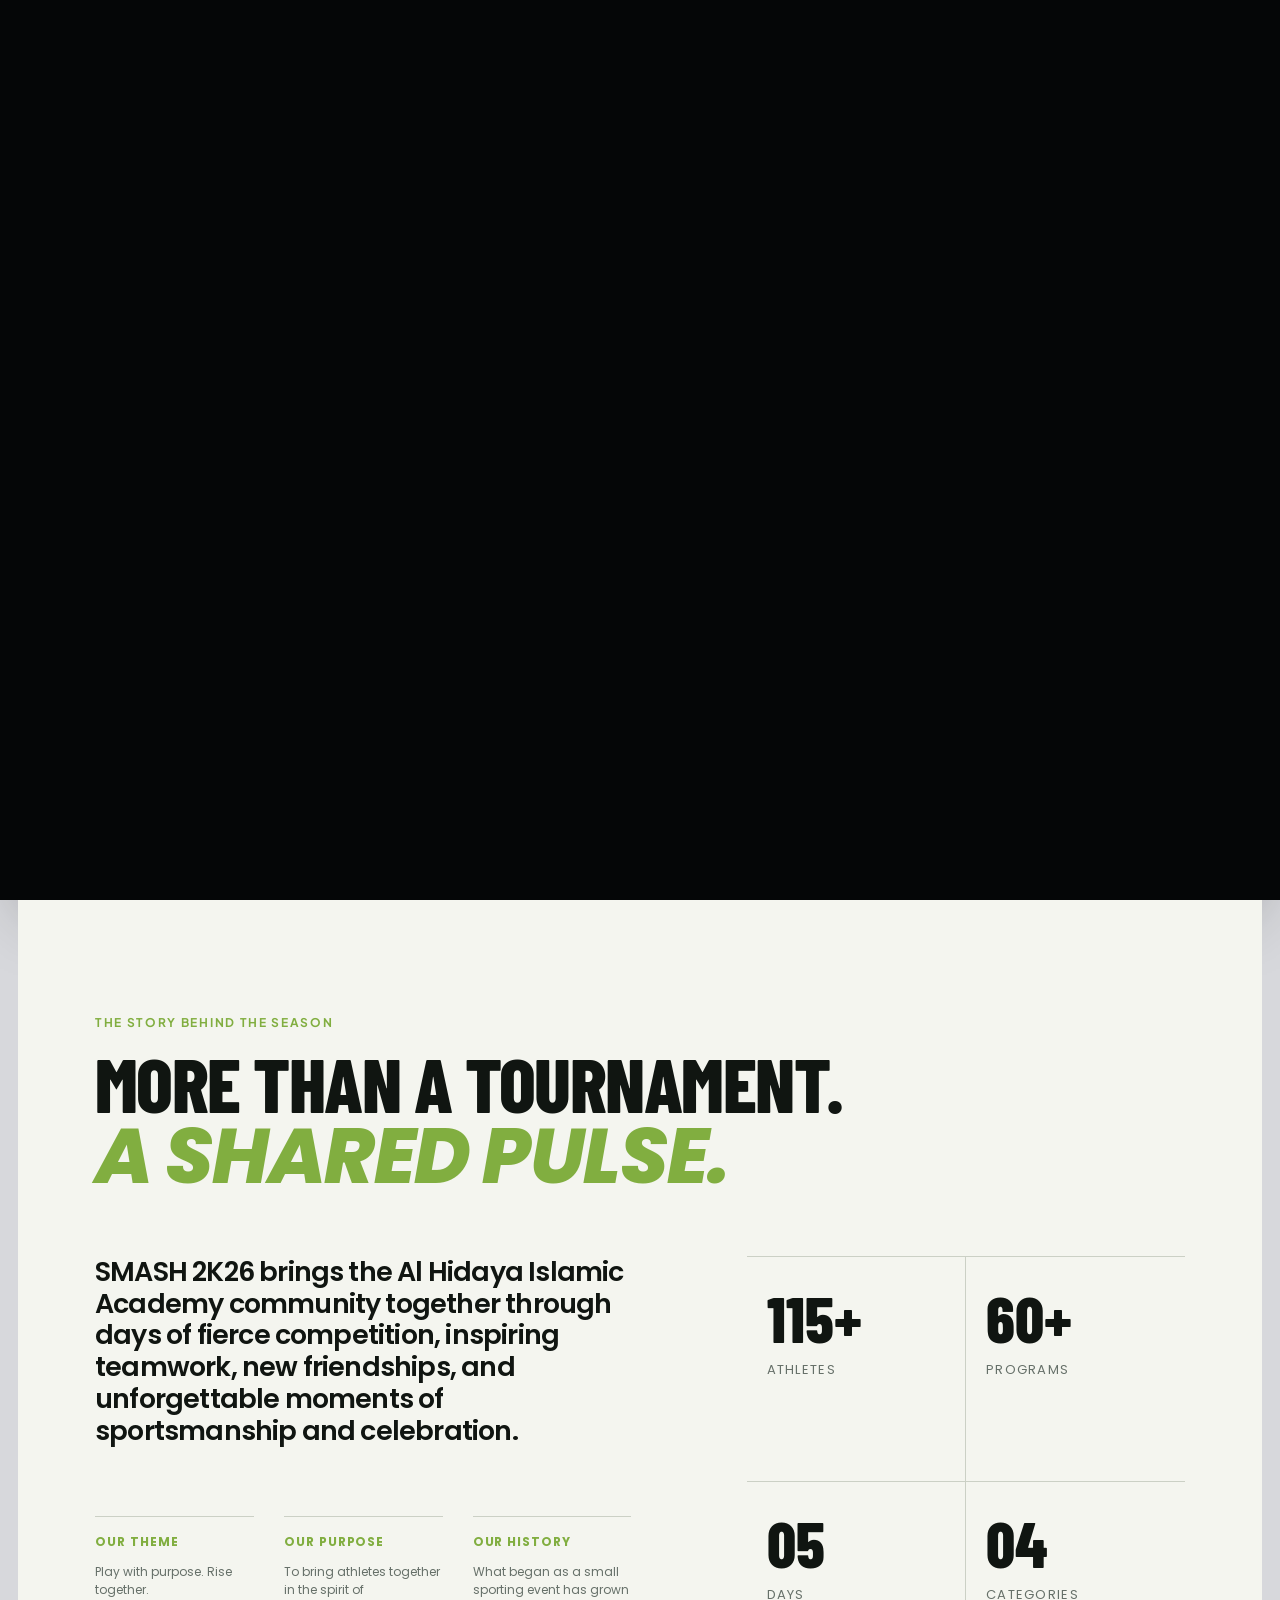
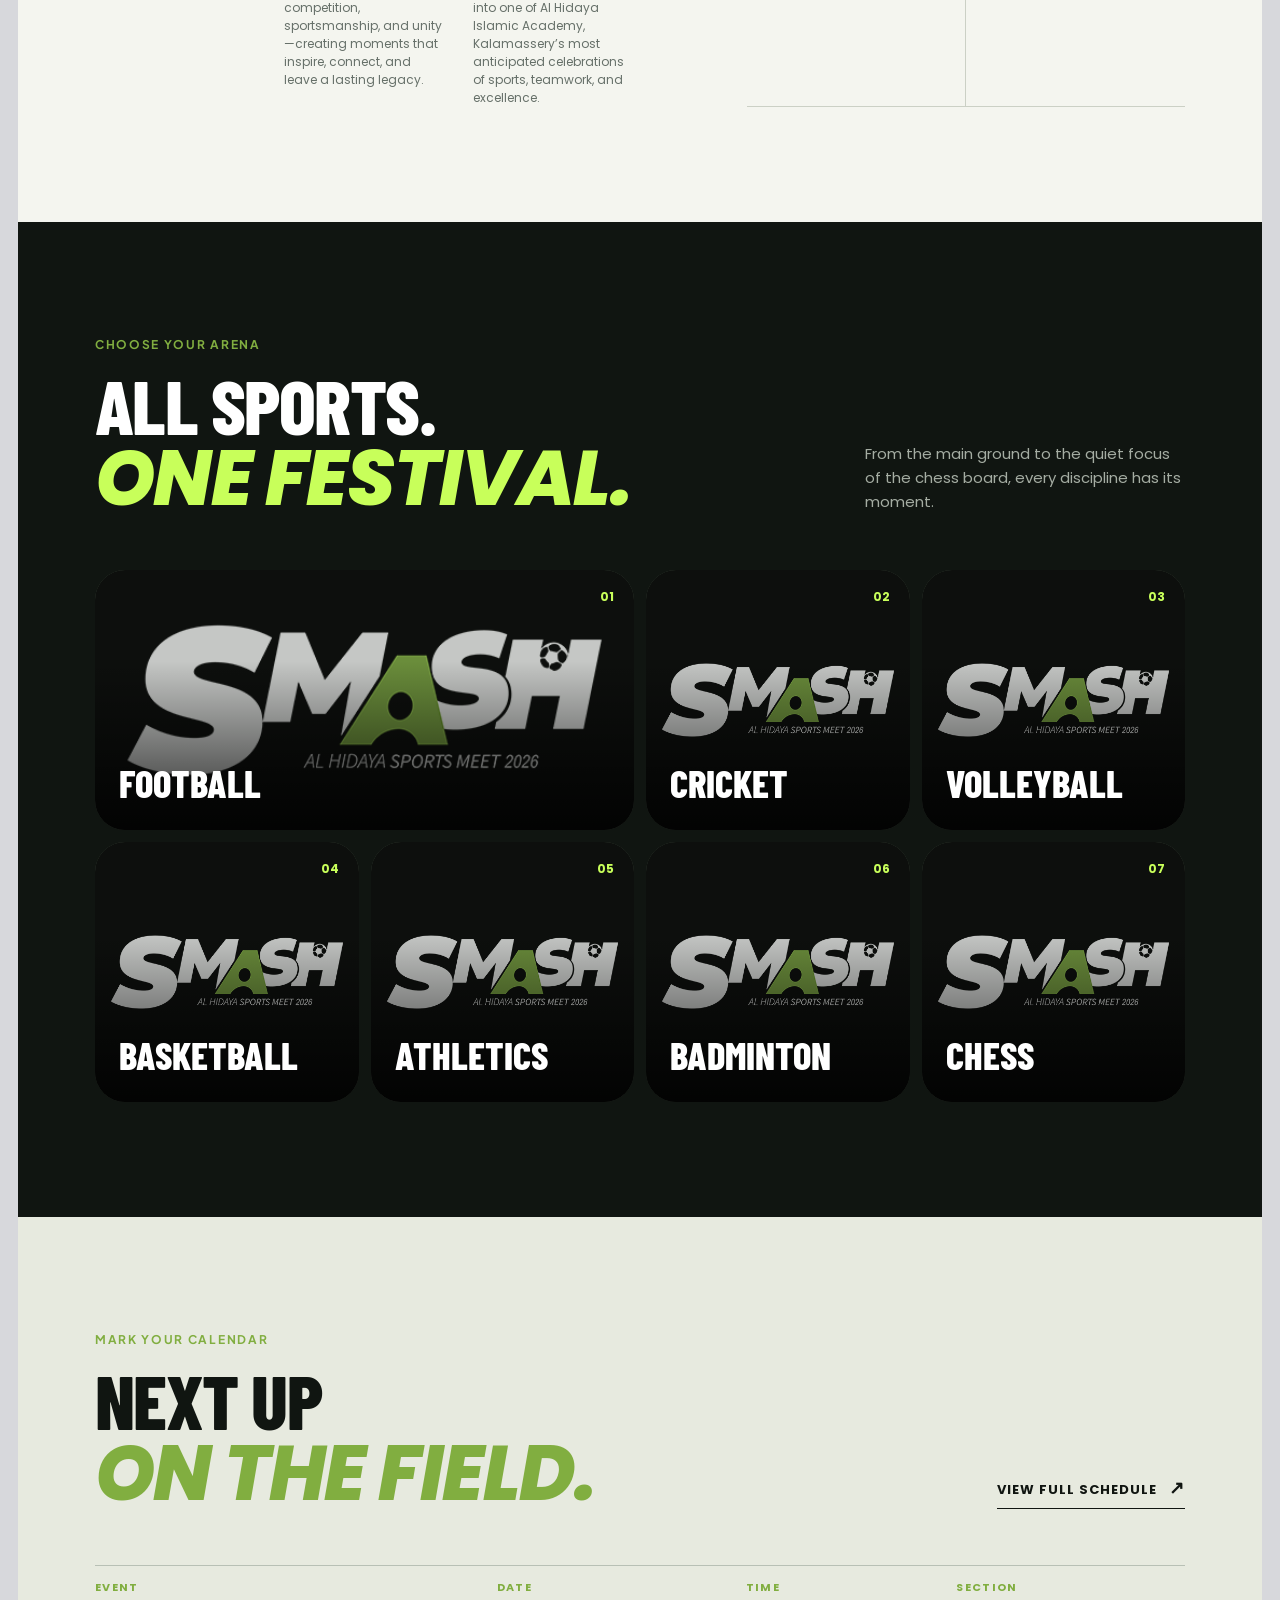
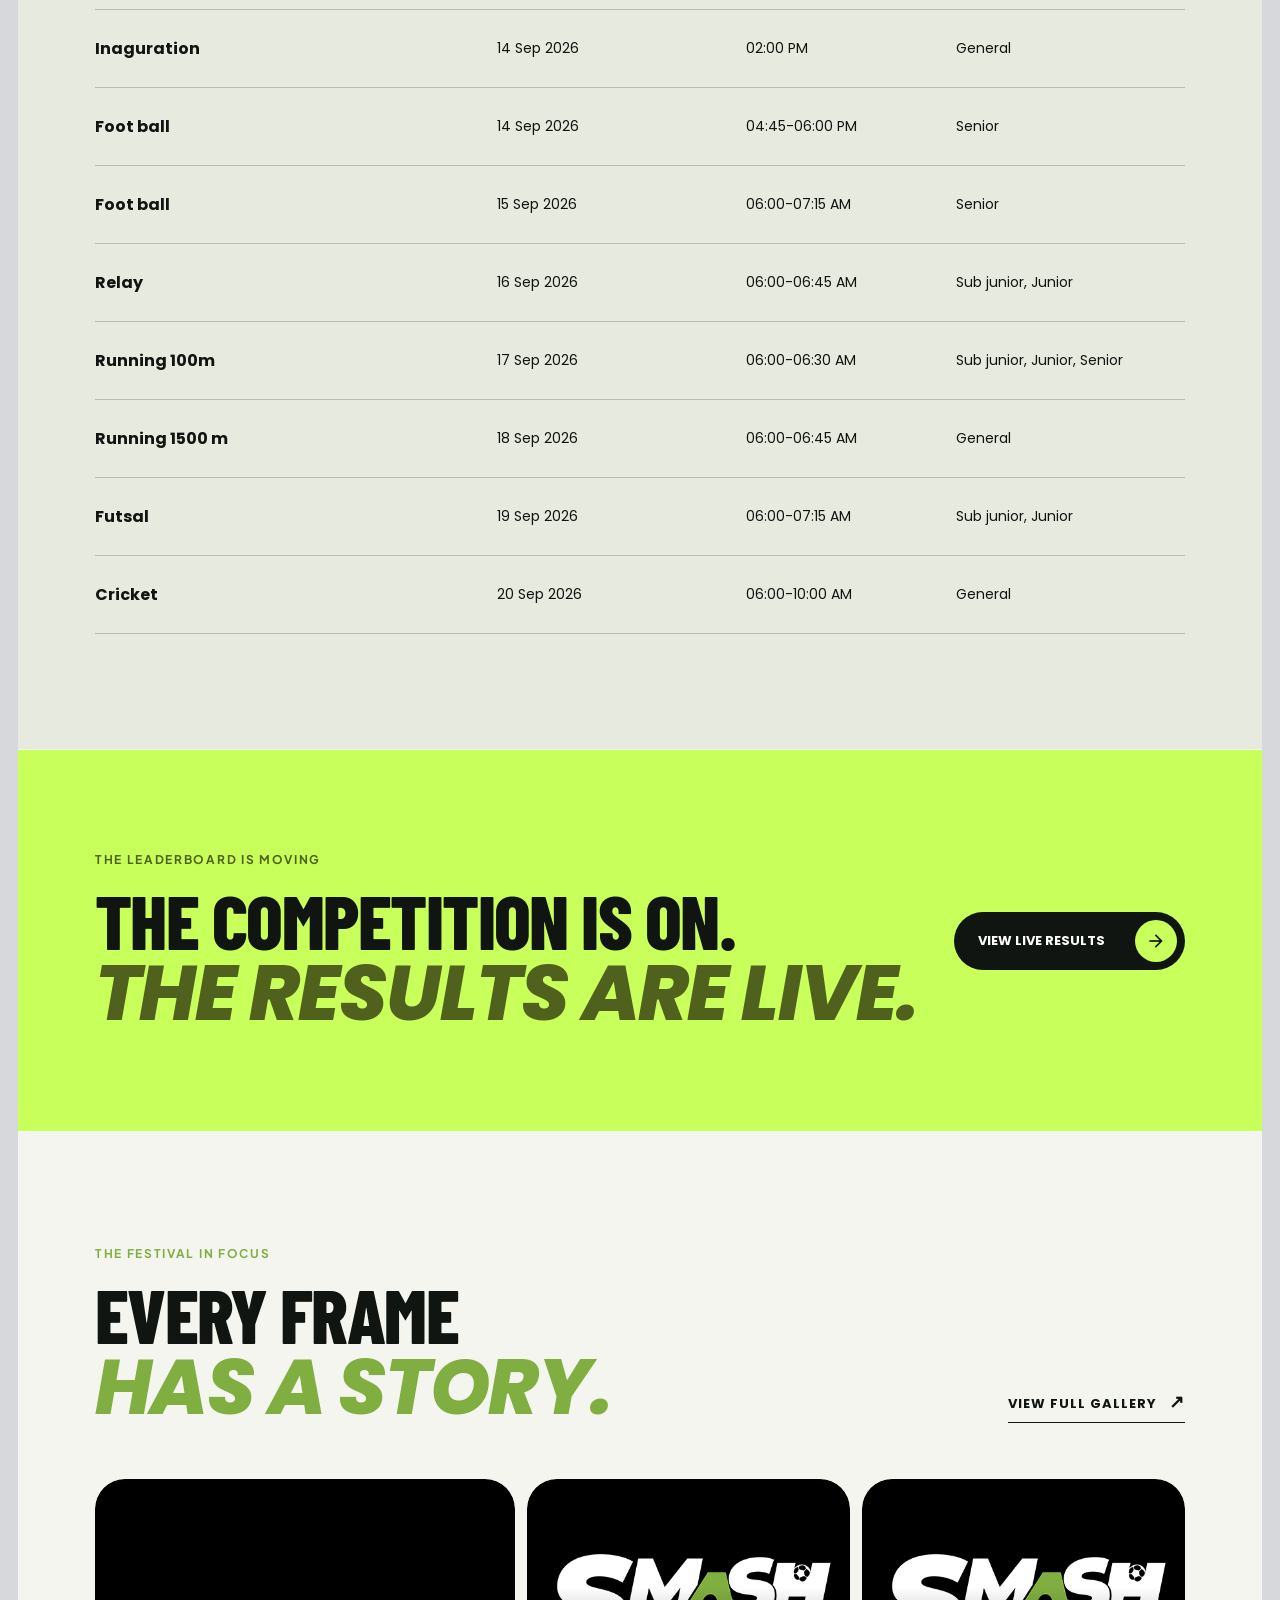
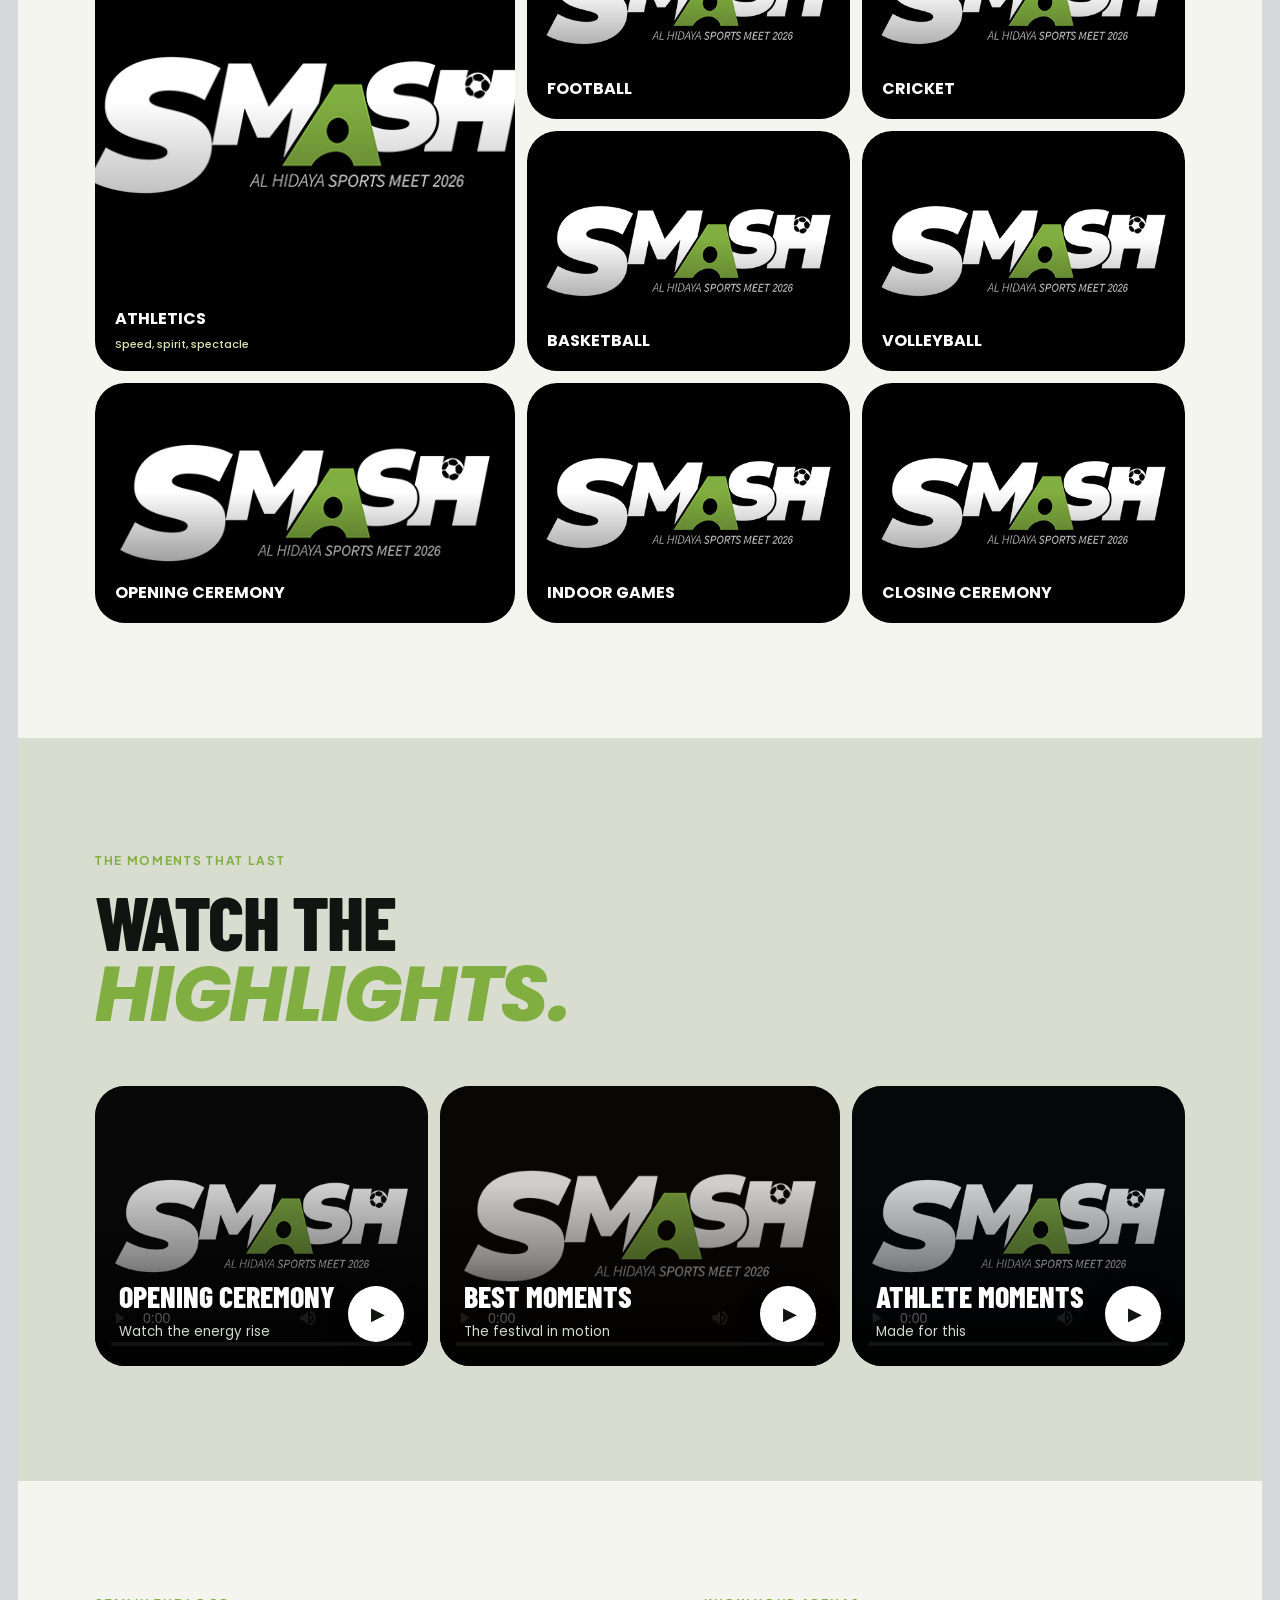
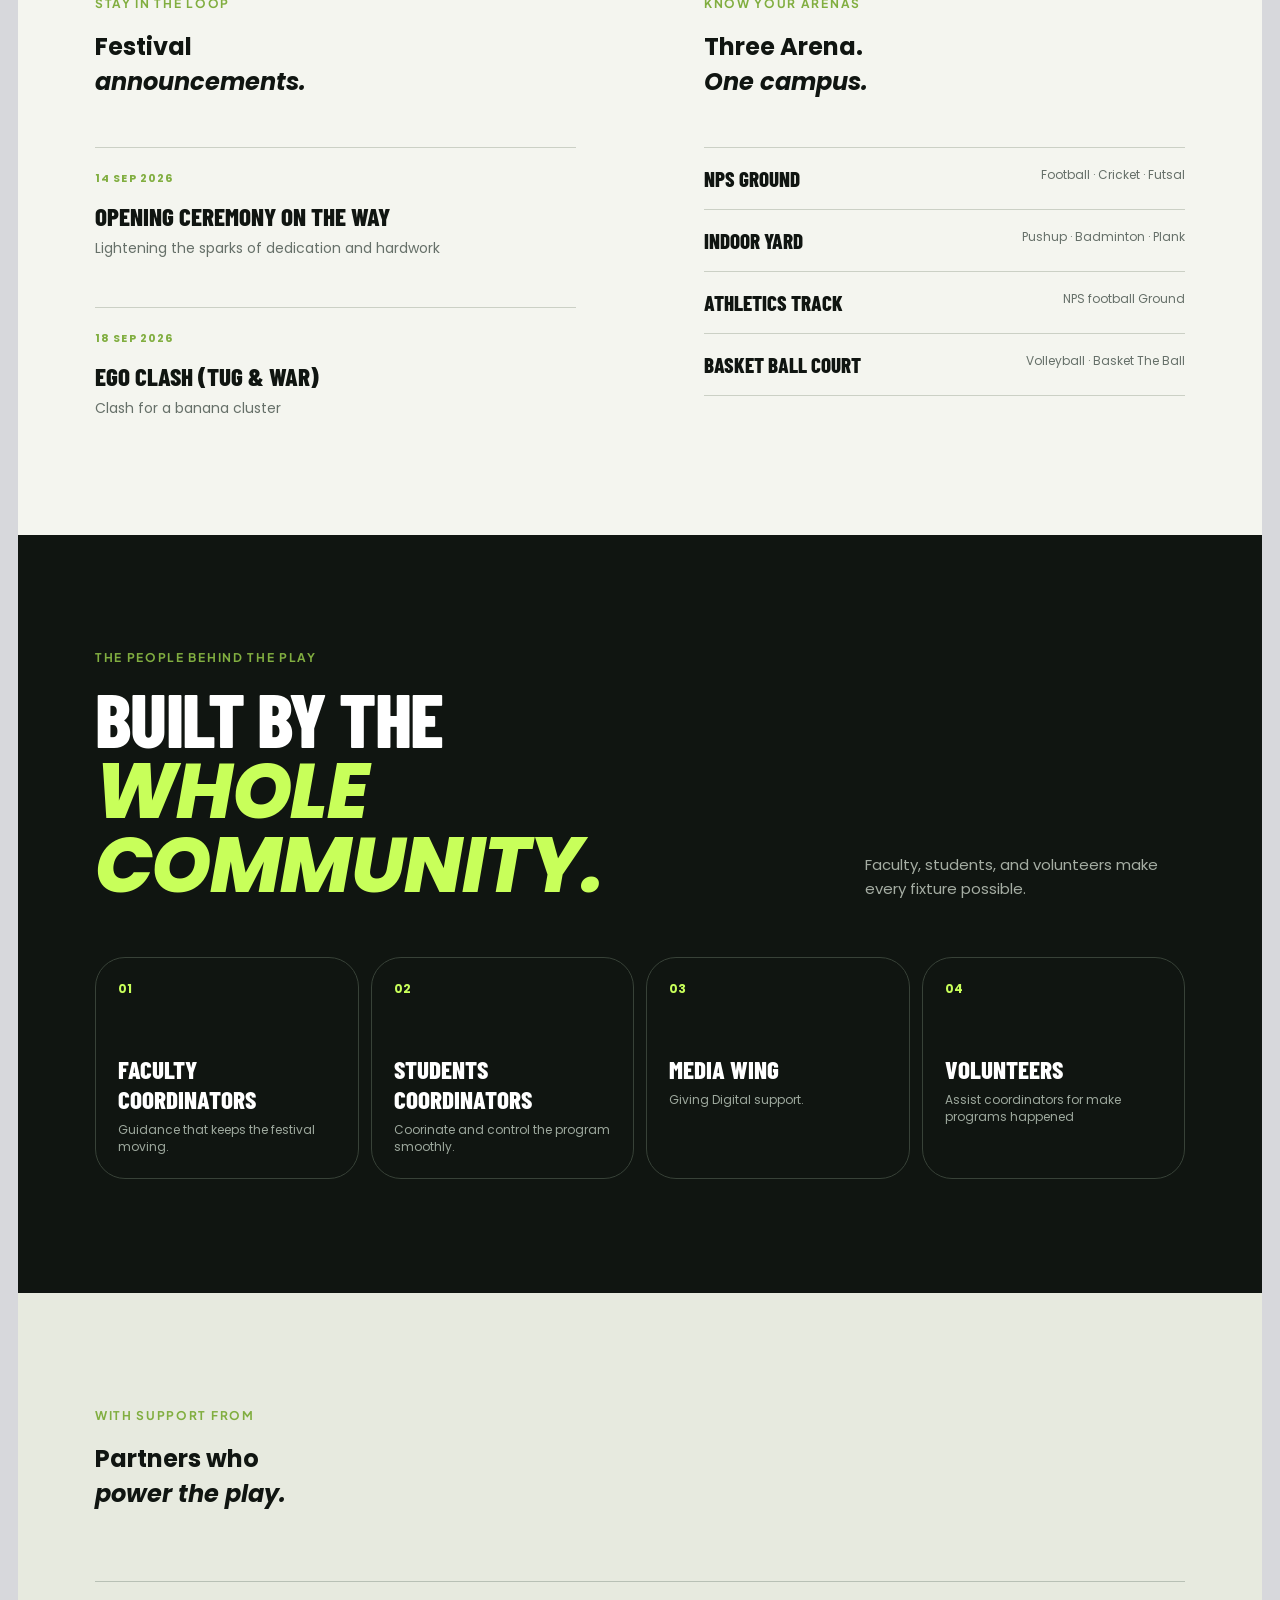
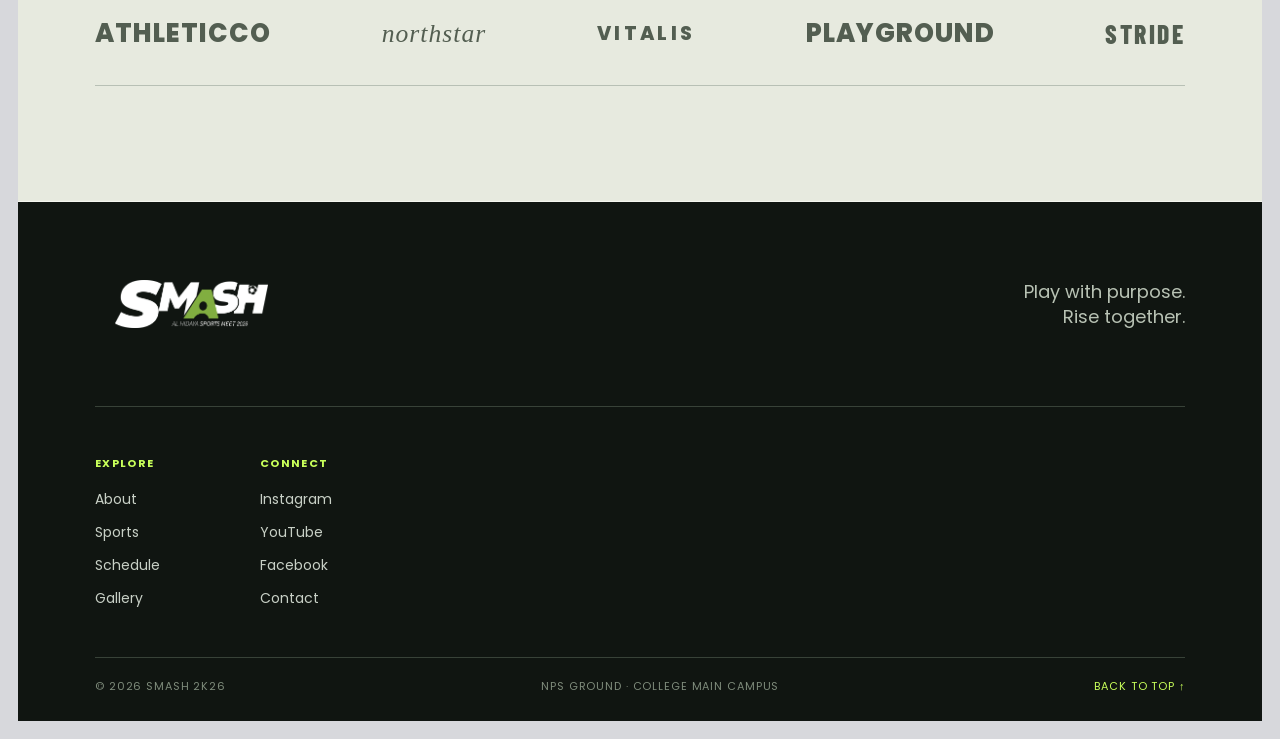
==== commit 90d9a24b: "index" ====
--- a/index.html
+++ b/index.html
@@ -153,7 +153,7 @@
 
     <section class="info-section content-section" id="announcements"><div class="info-column"><span class="section-kicker">Stay in the loop</span><h2>Festival<br><em>announcements.</em></h2><div class="announcement"><time>14 SEP 2026</time><strong>Opening ceremony on the way</strong><p>Lightening the sparks of dedication and hardwork</p></div><div class="announcement"><time>18 SEP 2026</time><strong>Ego Clash (Tug & War)</strong><p>Clash for a banana cluster</p></div></div><div class="info-column venue-column" id="venues"><span class="section-kicker">Know your arenas</span><h2>Three Arena.<br><em>One campus.</em></h2><div class="venue-list"><div><strong>NPS Ground</strong><span>Football · Cricket · Futsal</span></div><div><strong>Indoor Yard</strong><span>Pushup · Badminton · Plank</span></div><div><strong>Athletics Track</strong><span>NPS football Ground</span></div><div><strong>Basket Ball Court</strong><span>Volleyball · Basket The Ball</span></div></div></div></section>
 
-    <section class="community-section content-section" id="committee"><div class="section-heading section-heading-row"><div><span class="section-kicker">The people behind the play</span><h2>Built by the<br><em>whole community.</em></h2></div><p>Faculty, students, volunteers, and partners make every fixture possible.</p></div><div class="people-grid"><div><b>01</b><strong>Faculty coordinators</strong><span>Guidance that keeps the festival moving.</span></div><div><b>02</b><strong>Sports committee</strong><span>Fair play, smooth fixtures, big ambition.</span></div><div><b>03</b><strong>Student coordinators</strong><span>The energy and logistics behind every day.</span></div><div><b>04</b><strong>Volunteers</strong><span>Welcoming every athlete to the arena.</span></div></div></section>
+    <section class="community-section content-section" id="committee"><div class="section-heading section-heading-row"><div><span class="section-kicker">The people behind the play</span><h2>Built by the<br><em>whole community.</em></h2></div><p>Faculty, students, and volunteers make every fixture possible.</p></div><div class="people-grid"><div><b>01</b><strong>Faculty coordinators</strong><span>Guidance that keeps the festival moving.</span></div><div><b>02</b><strong>Students coordinators</strong><span>Coorinate and control the program smoothly.</span></div><div><b>03</b><strong>Media Wing</strong><span>Giving Digital support.</span></div><div><b>04</b><strong>Volunteers</strong><span>Assist coordinators for make programs happened</span></div></div></section>
 
     <section class="partners-section content-section" id="partners"><span class="section-kicker">With support from</span><h2>Partners who<br><em>power the play.</em></h2><div class="partner-row"><span>ATHLETIC<span>CO</span></span><span>northstar</span><span>VITALIS</span><span>PLAYGROUND</span><span>STRIDE</span></div></section>
 
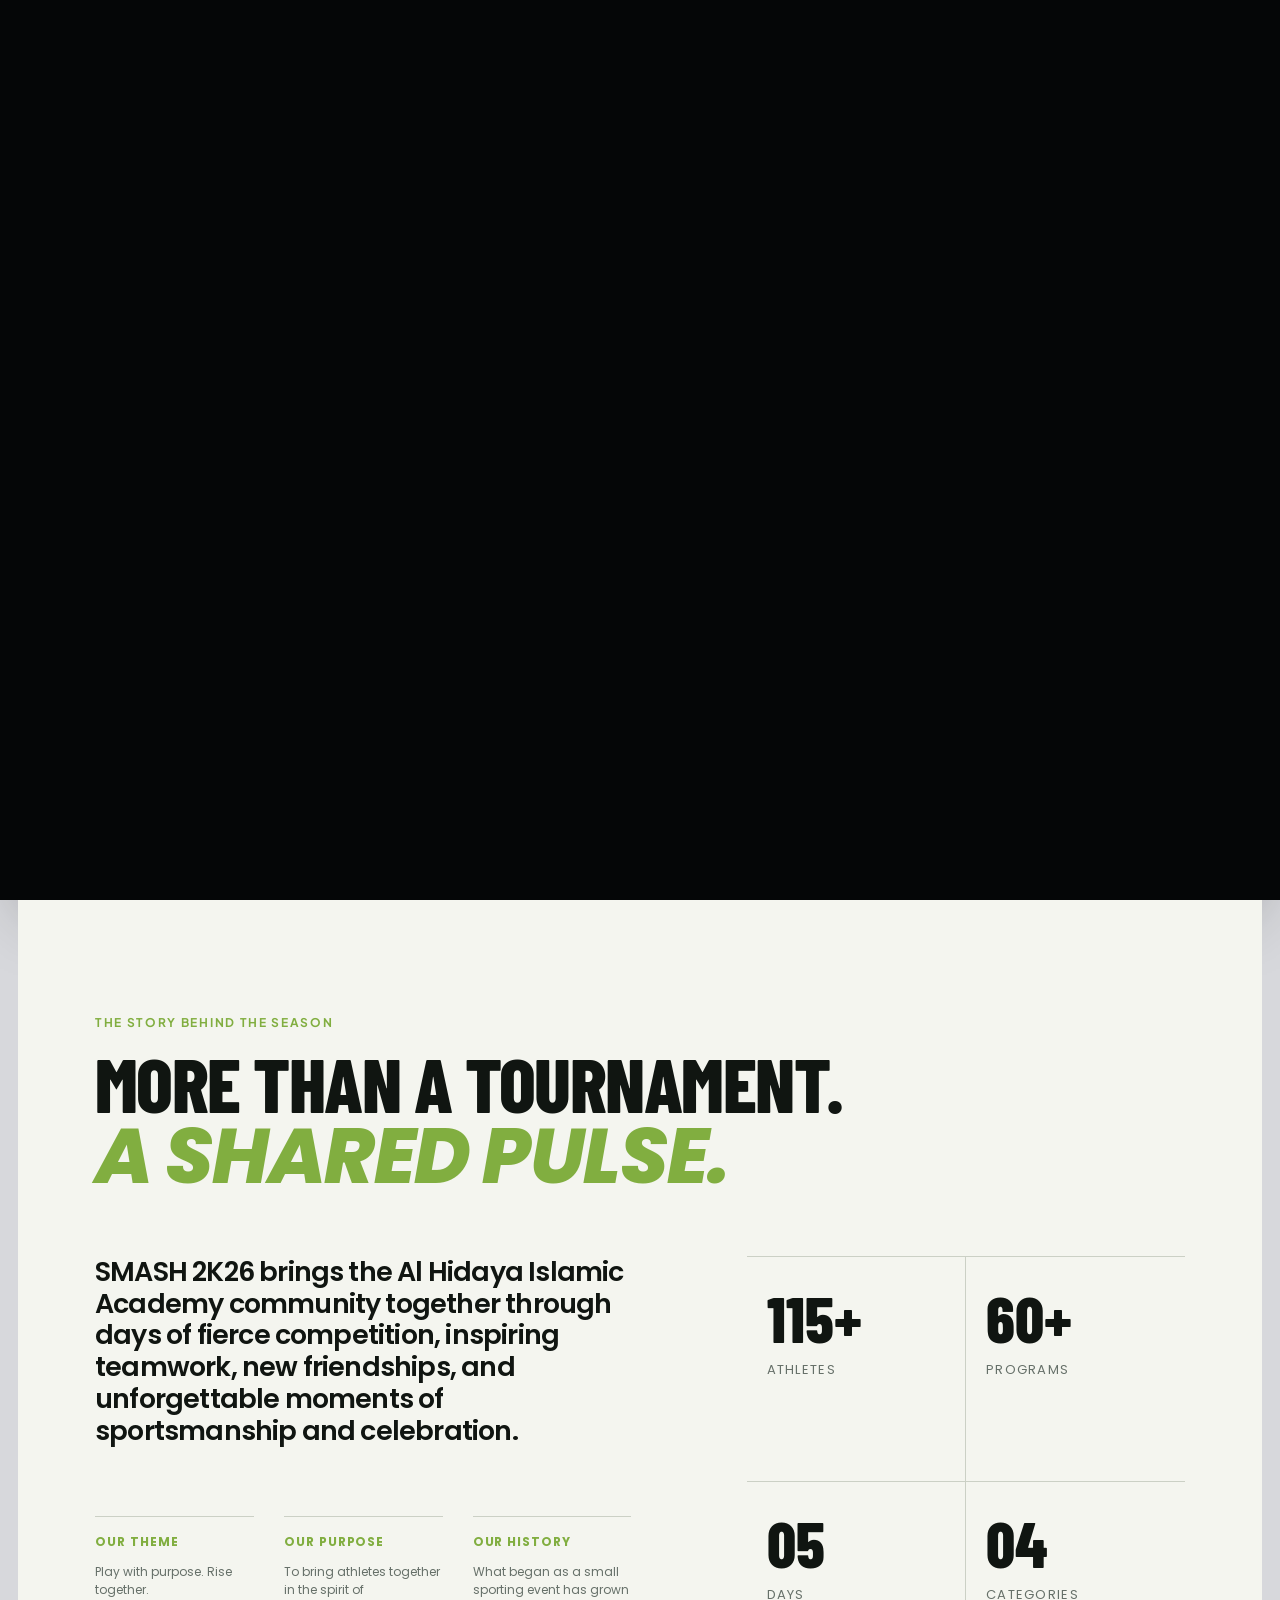
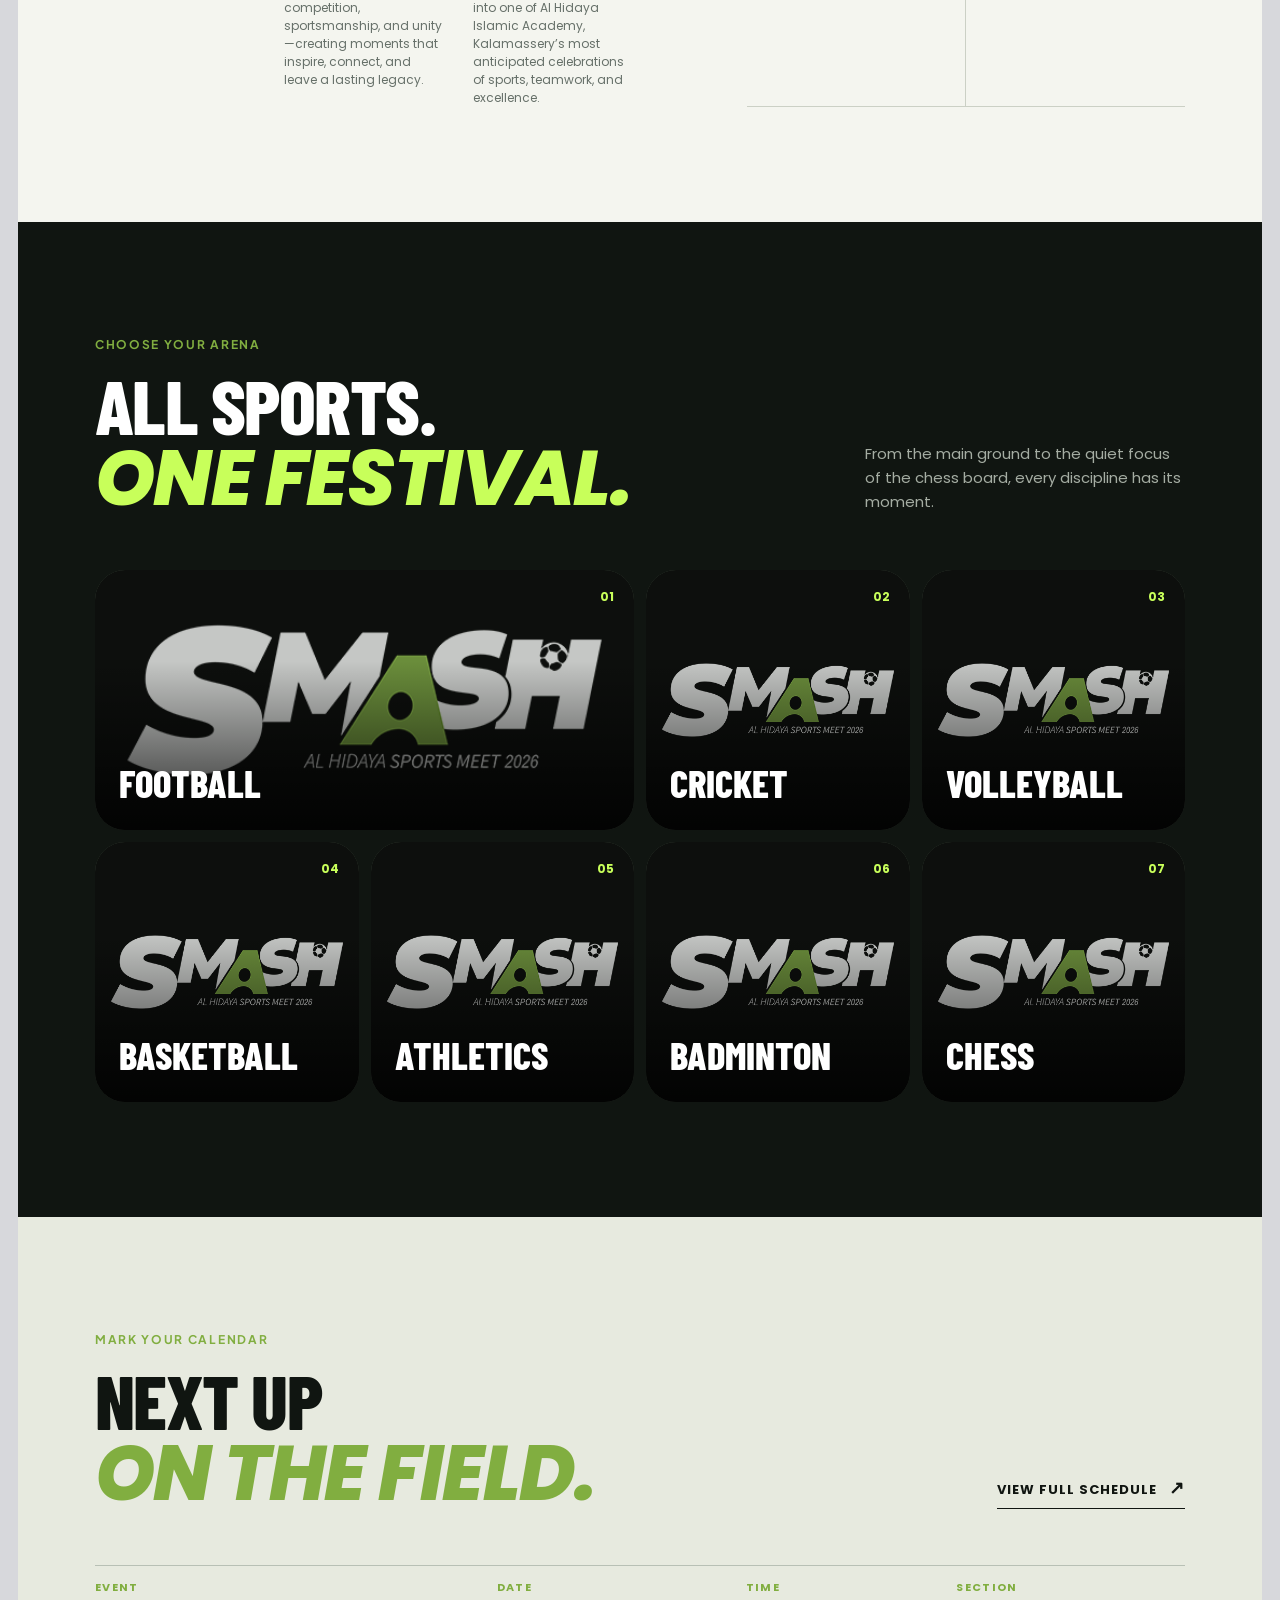
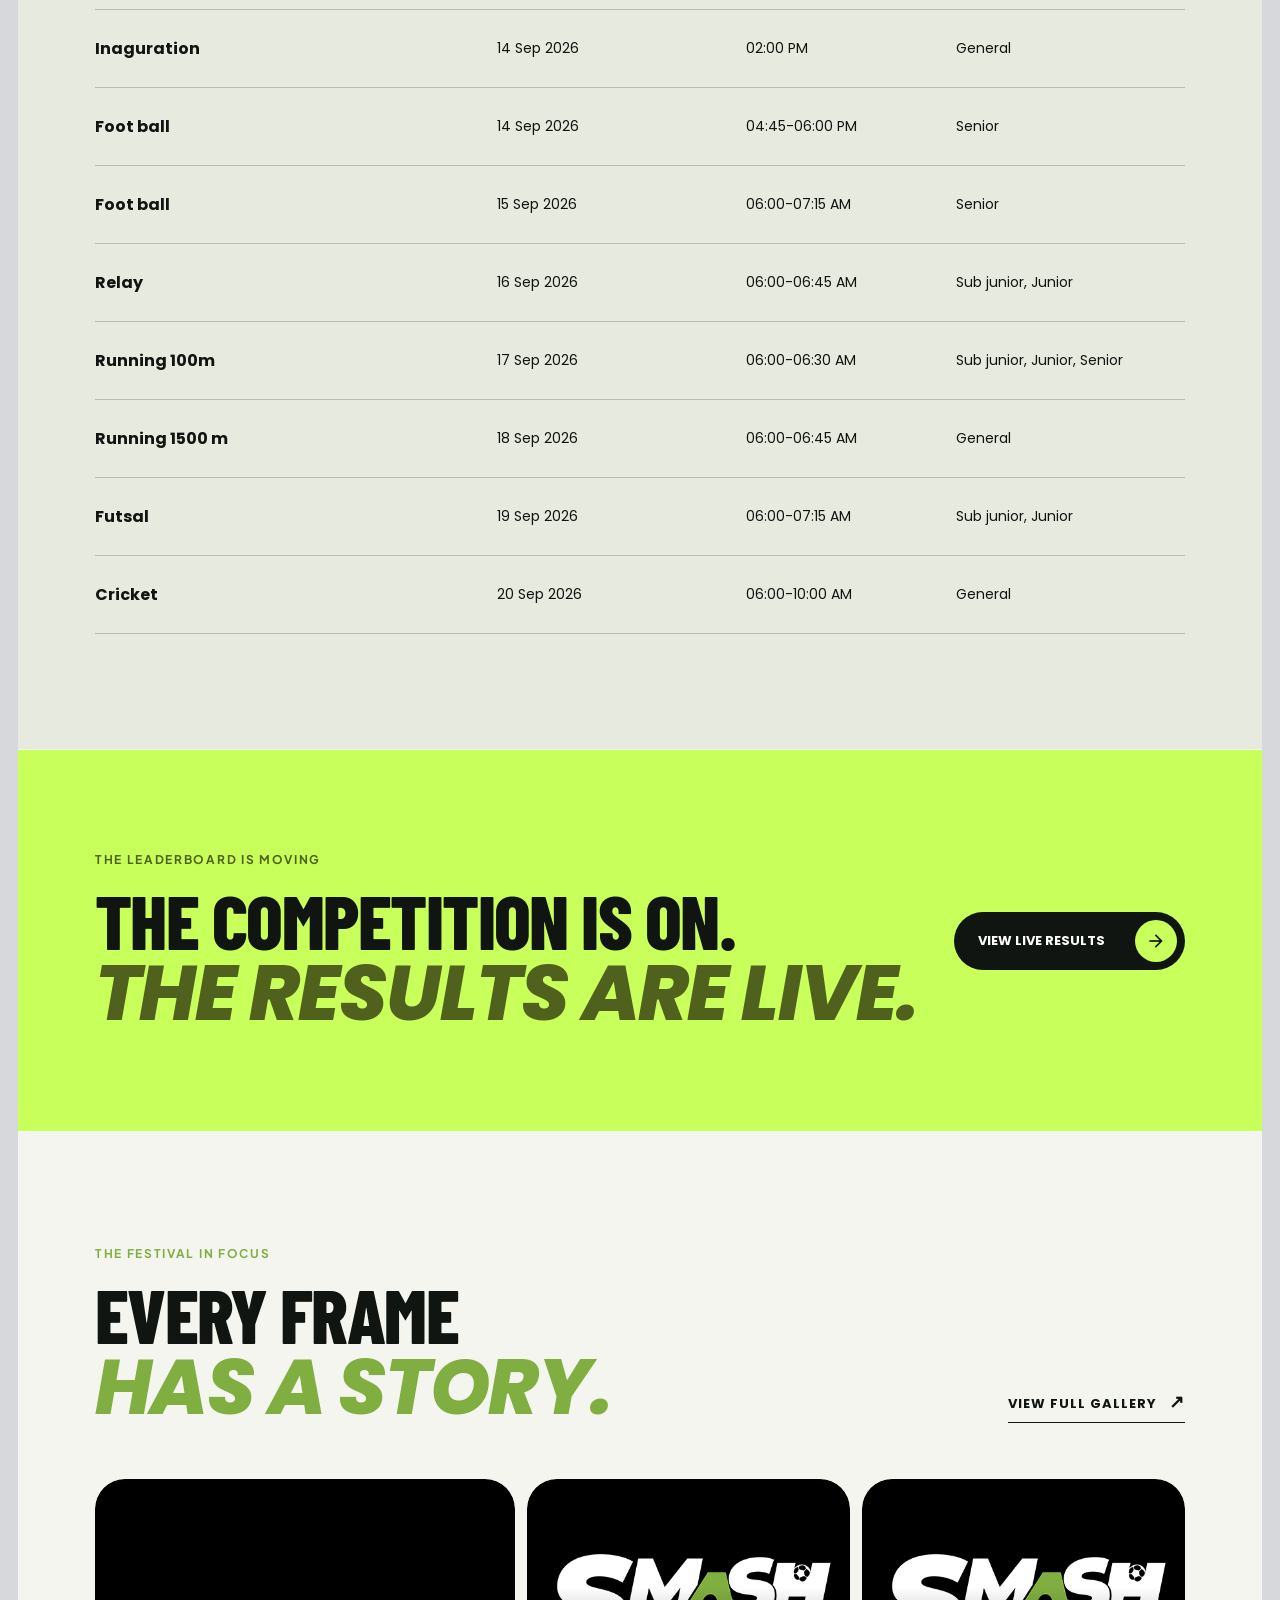
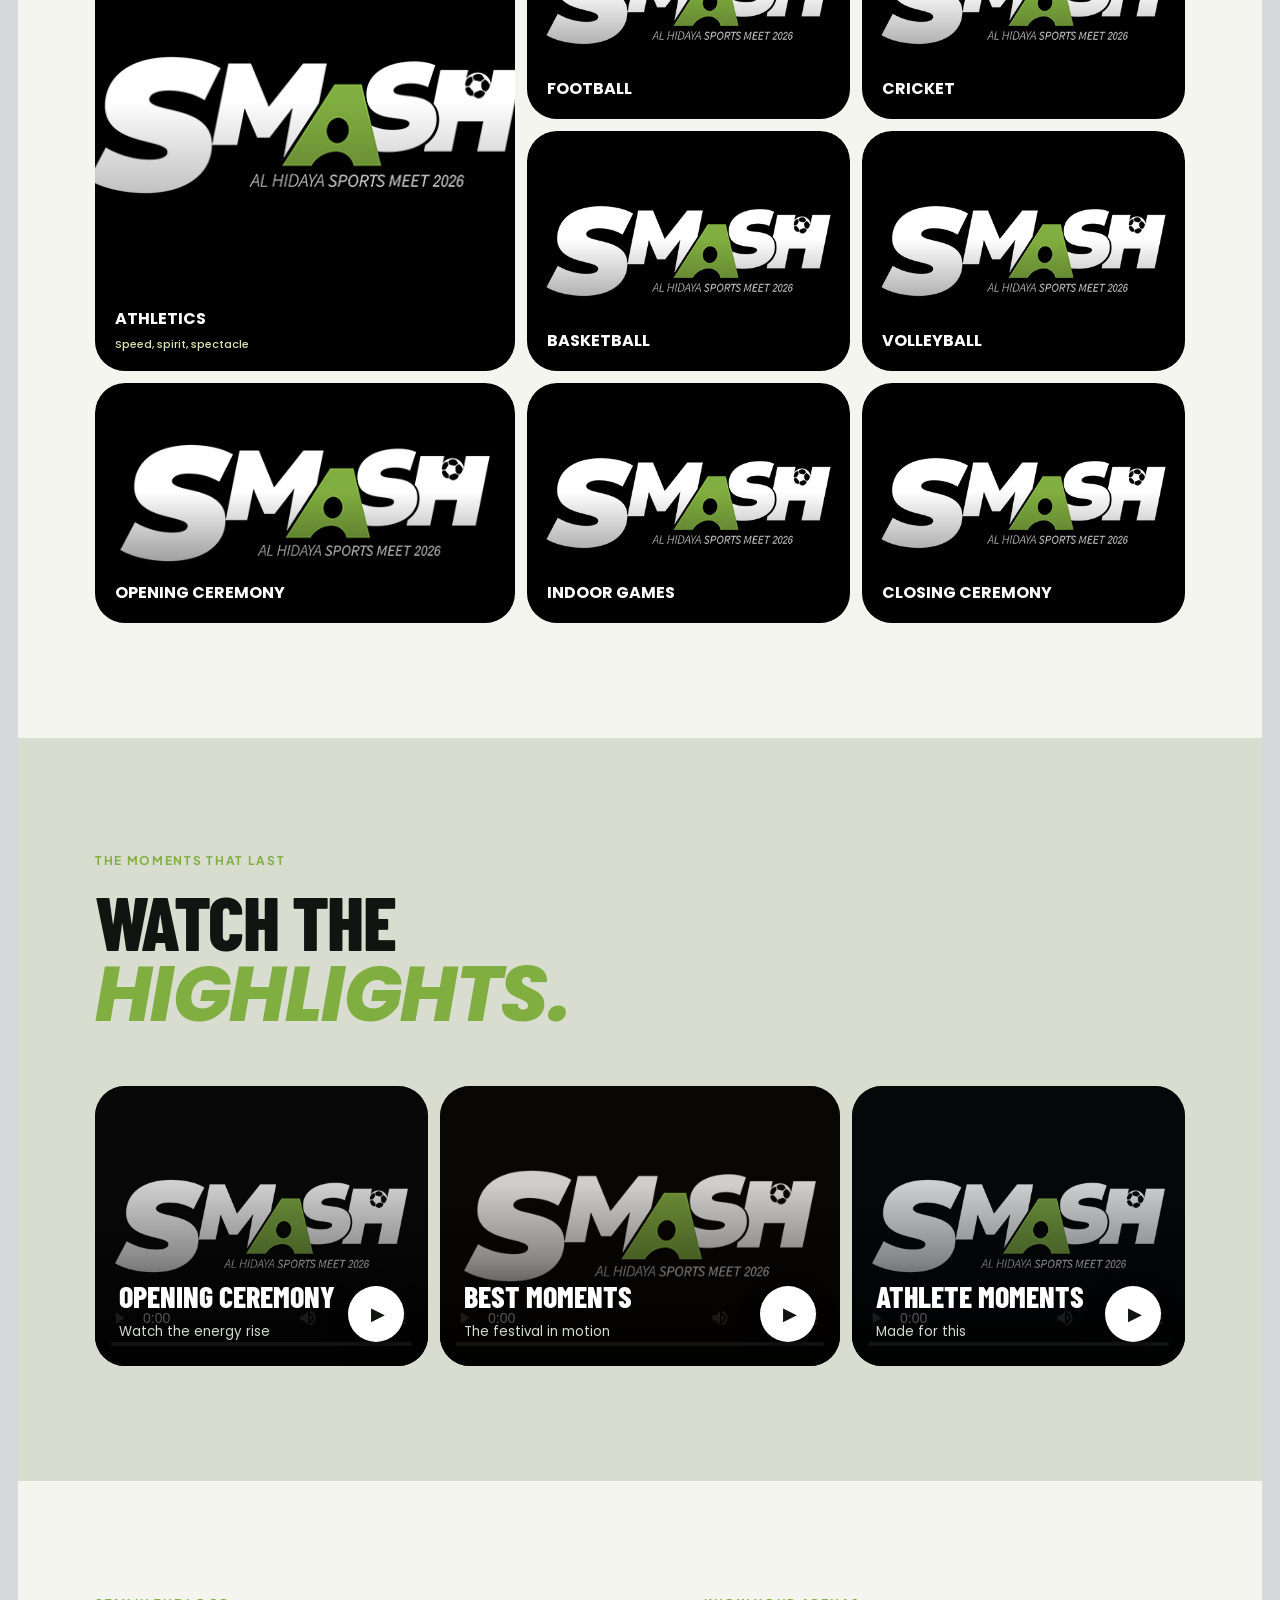
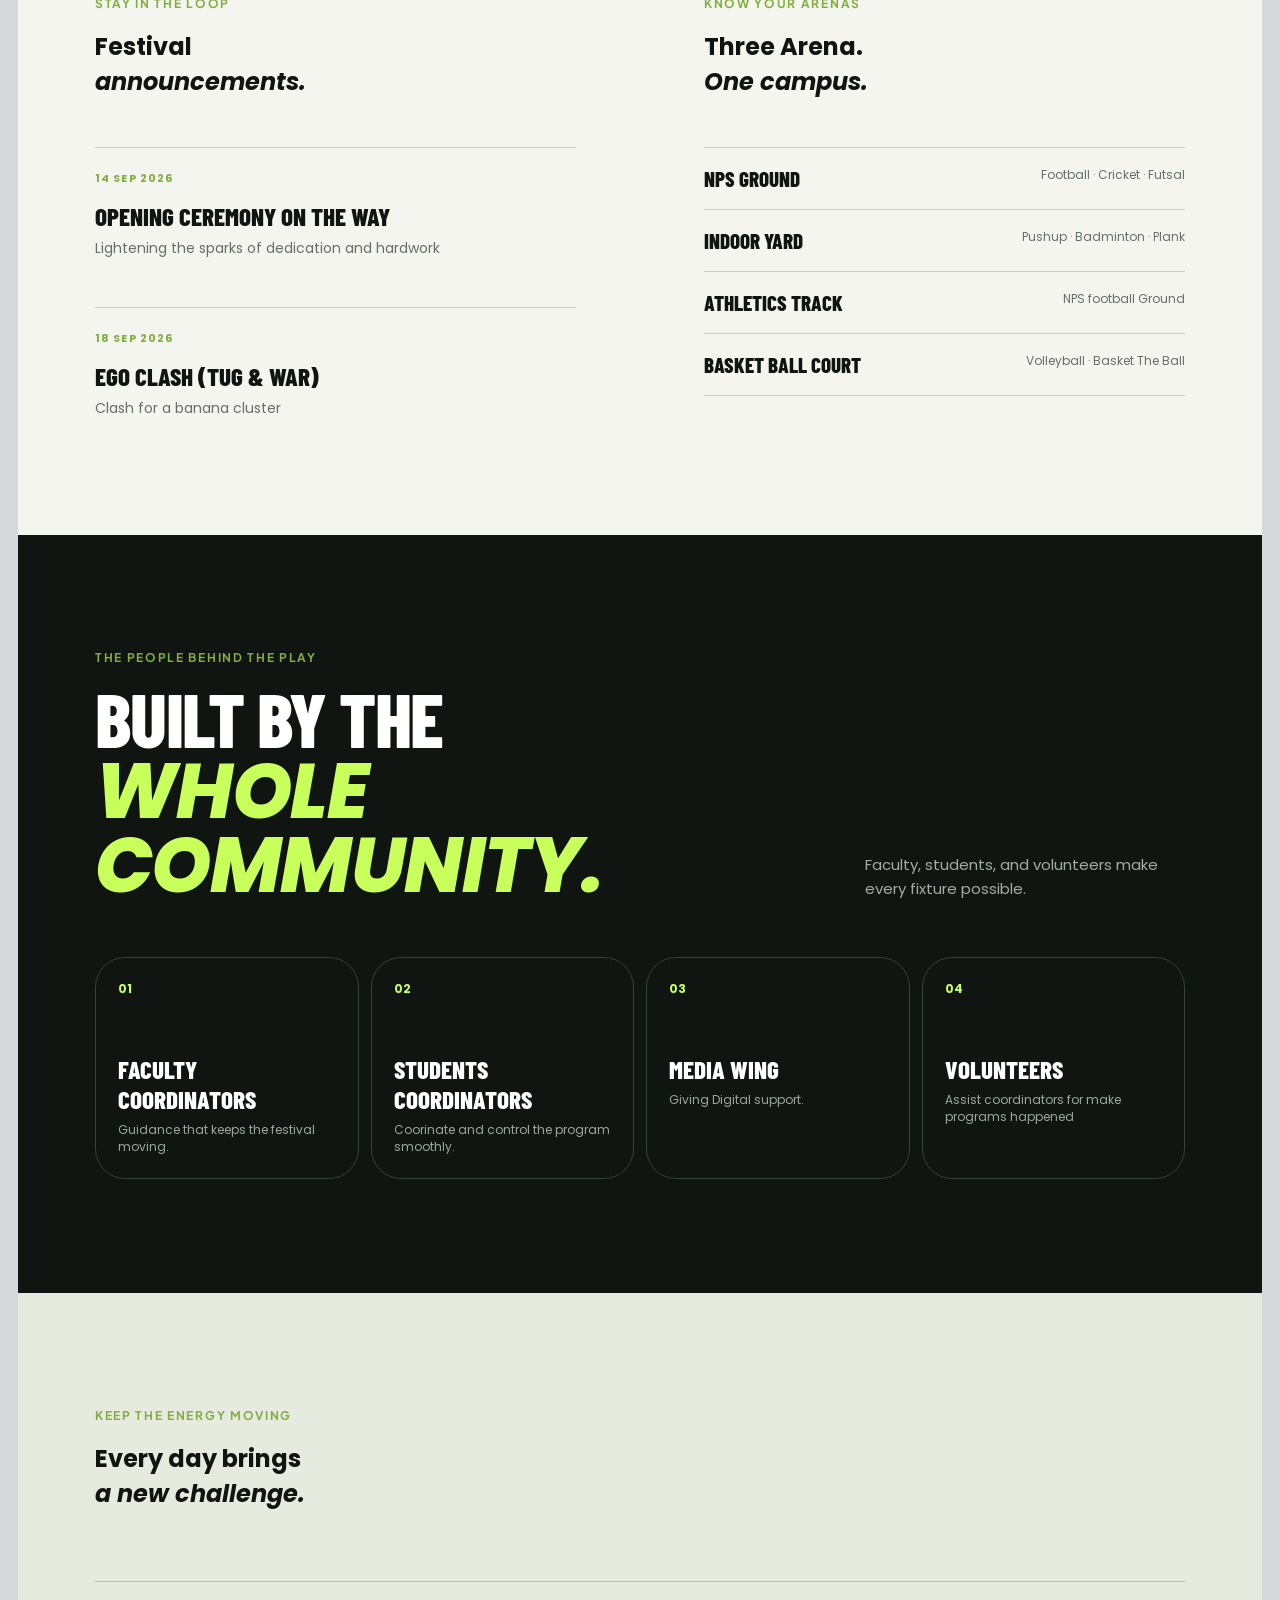
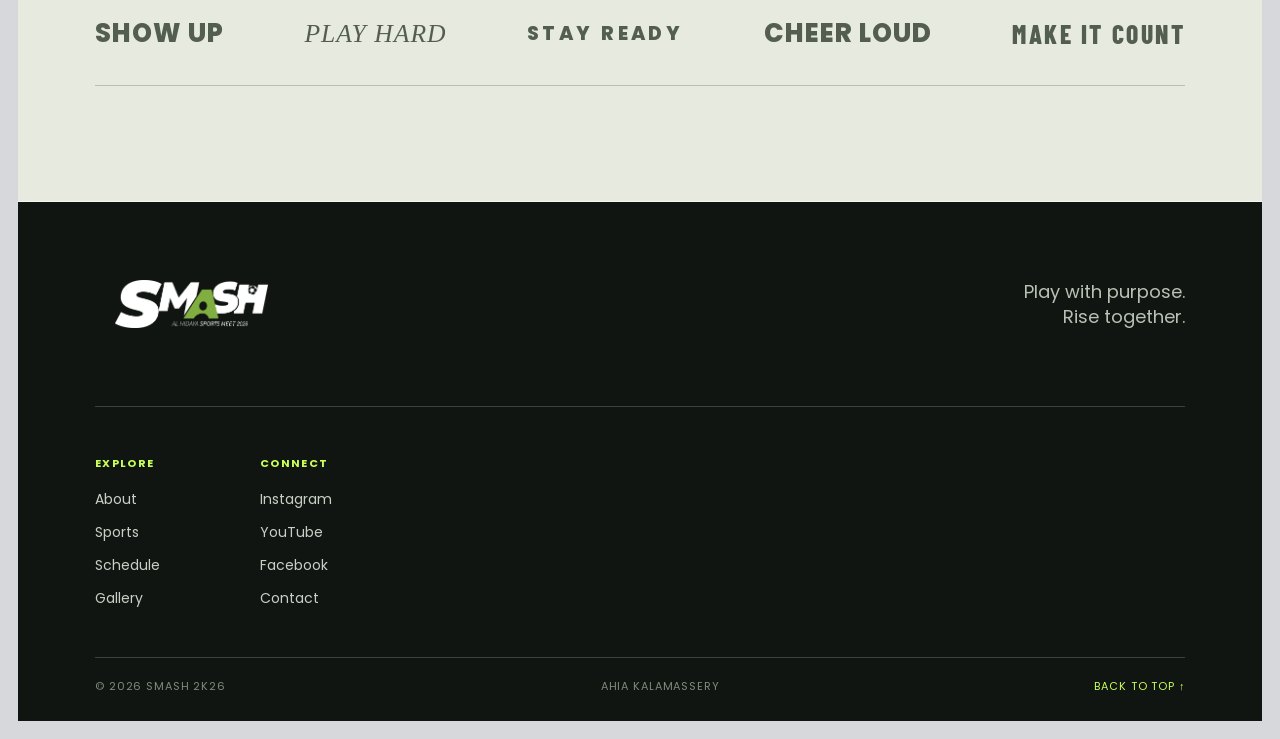
==== commit f6c3217b: "index" ====
--- a/index.html
+++ b/index.html
@@ -155,9 +155,9 @@
 
     <section class="community-section content-section" id="committee"><div class="section-heading section-heading-row"><div><span class="section-kicker">The people behind the play</span><h2>Built by the<br><em>whole community.</em></h2></div><p>Faculty, students, and volunteers make every fixture possible.</p></div><div class="people-grid"><div><b>01</b><strong>Faculty coordinators</strong><span>Guidance that keeps the festival moving.</span></div><div><b>02</b><strong>Students coordinators</strong><span>Coorinate and control the program smoothly.</span></div><div><b>03</b><strong>Media Wing</strong><span>Giving Digital support.</span></div><div><b>04</b><strong>Volunteers</strong><span>Assist coordinators for make programs happened</span></div></div></section>
 
-    <section class="partners-section content-section" id="partners"><span class="section-kicker">With support from</span><h2>Partners who<br><em>power the play.</em></h2><div class="partner-row"><span>ATHLETIC<span>CO</span></span><span>northstar</span><span>VITALIS</span><span>PLAYGROUND</span><span>STRIDE</span></div></section>
-
-    <footer class="site-footer" id="contact"><div class="footer-brand"><img src="./Asset 3.png" alt="SMASH 2K26 festival logo"><p>Play with purpose.<br>Rise together.</p></div><div class="footer-links"><div><strong>Explore</strong><a href="#about">About</a><a href="#sports">Sports</a><a href="schedule.html">Schedule</a><a href="#gallery">Gallery</a></div><div><strong>Connect</strong><a href="https://instagram.com" target="_blank" rel="noopener noreferrer">Instagram</a><a href="https://youtube.com" target="_blank" rel="noopener noreferrer">YouTube</a><a href="https://facebook.com" target="_blank" rel="noopener noreferrer">Facebook</a><a href="mailto:hello@smash2k26.edu">Contact</a></div></div><div class="footer-bottom"><span>© 2026 SMASH 2K26</span><span>NPS Ground · College Main Campus</span><a href="#home">Back to top ↑</a></div></footer>
+    <section class="partners-section content-section" id="partners"><span class="section-kicker">Keep the energy moving</span><h2>Every day brings<br><em>a new challenge.</em></h2><div class="partner-row"><span>SHOW UP</span><span>PLAY HARD</span><span>STAY READY</span><span>CHEER LOUD</span><span>MAKE IT COUNT</span></div></section>
+
+    <footer class="site-footer" id="contact"><div class="footer-brand"><img src="./Asset 3.png" alt="SMASH 2K26 festival logo"><p>Play with purpose.<br>Rise together.</p></div><div class="footer-links"><div><strong>Explore</strong><a href="#about">About</a><a href="#sports">Sports</a><a href="schedule.html">Schedule</a><a href="#gallery">Gallery</a></div><div><strong>Connect</strong><a href="https://instagram.com" target="_blank" rel="noopener noreferrer">Instagram</a><a href="https://youtube.com" target="_blank" rel="noopener noreferrer">YouTube</a><a href="https://facebook.com" target="_blank" rel="noopener noreferrer">Facebook</a><a href="mailto:hello@smash2k26.edu">Contact</a></div></div><div class="footer-bottom"><span>© 2026 SMASH 2K26</span><span>AHIA Kalamassery</span><a href="#home">Back to top ↑</a></div></footer>
   </div>
 
   <!-- Mobile Drawer Overlay -->
